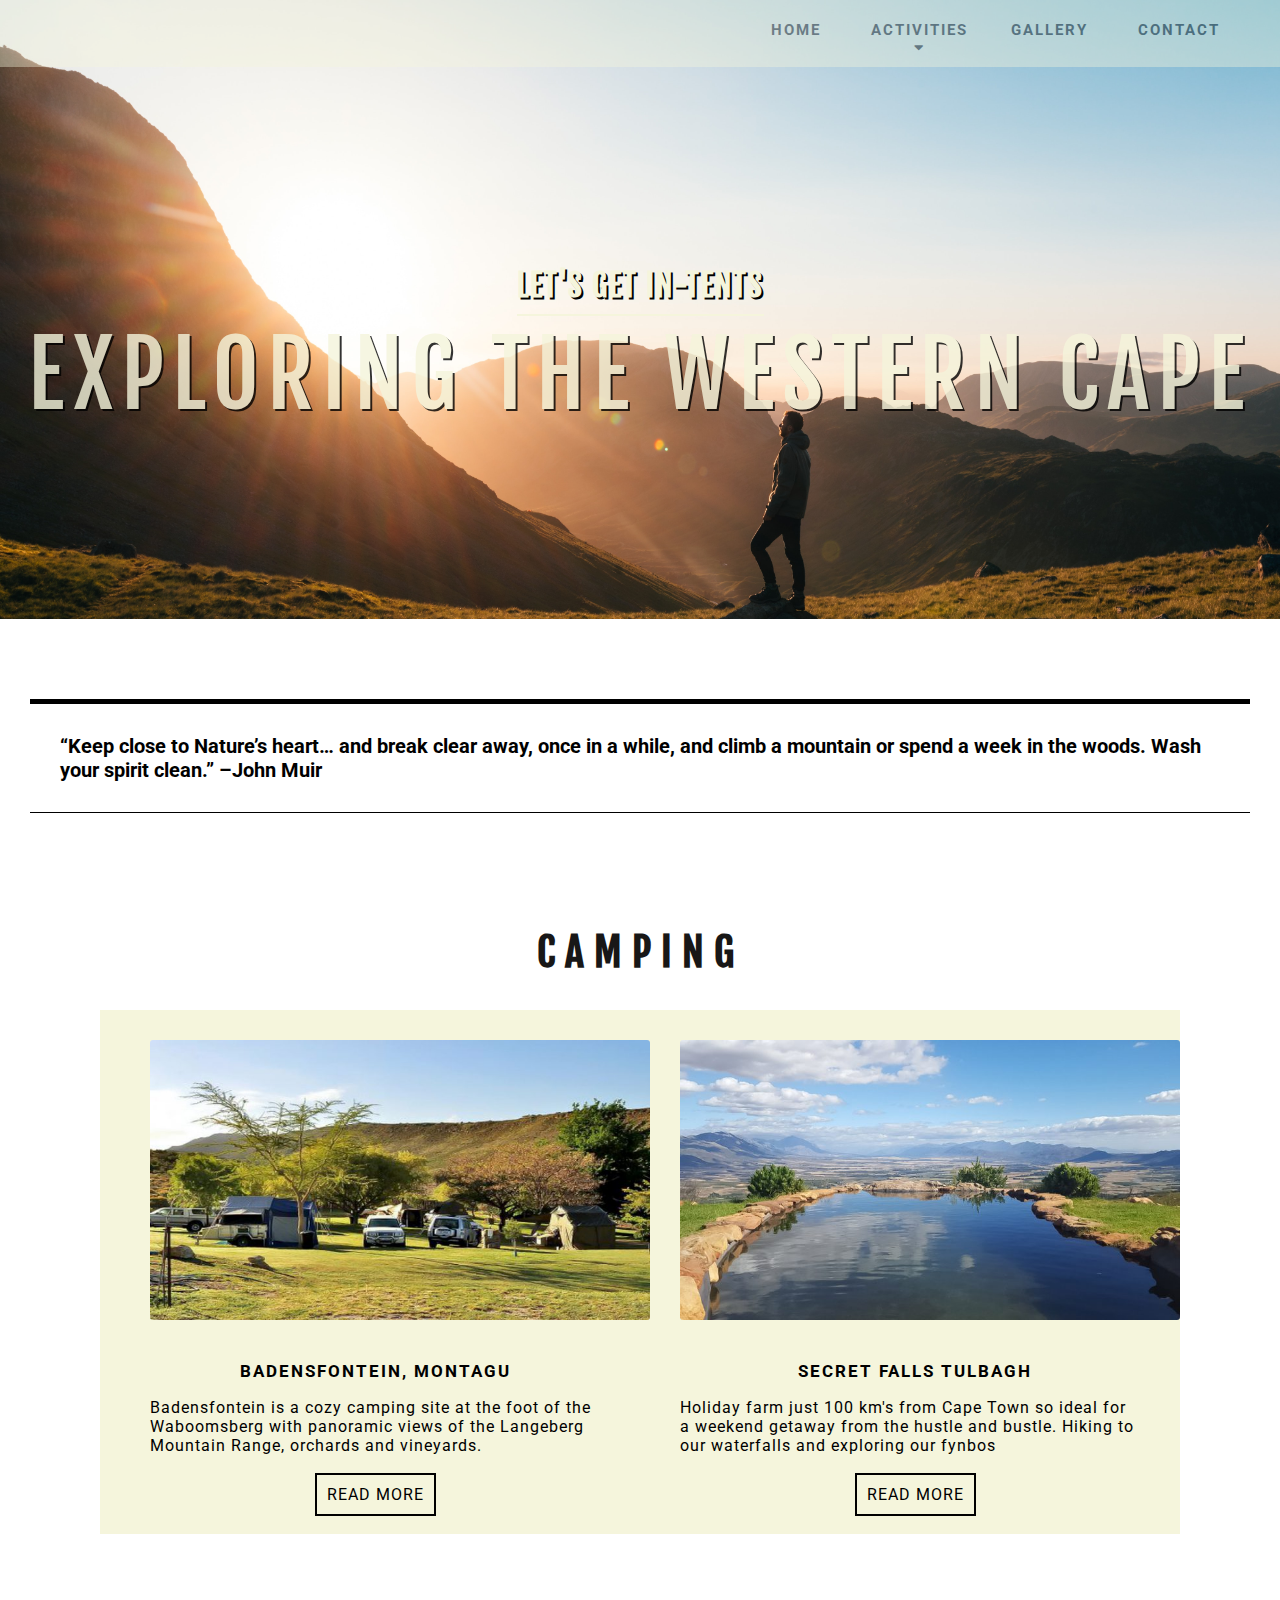
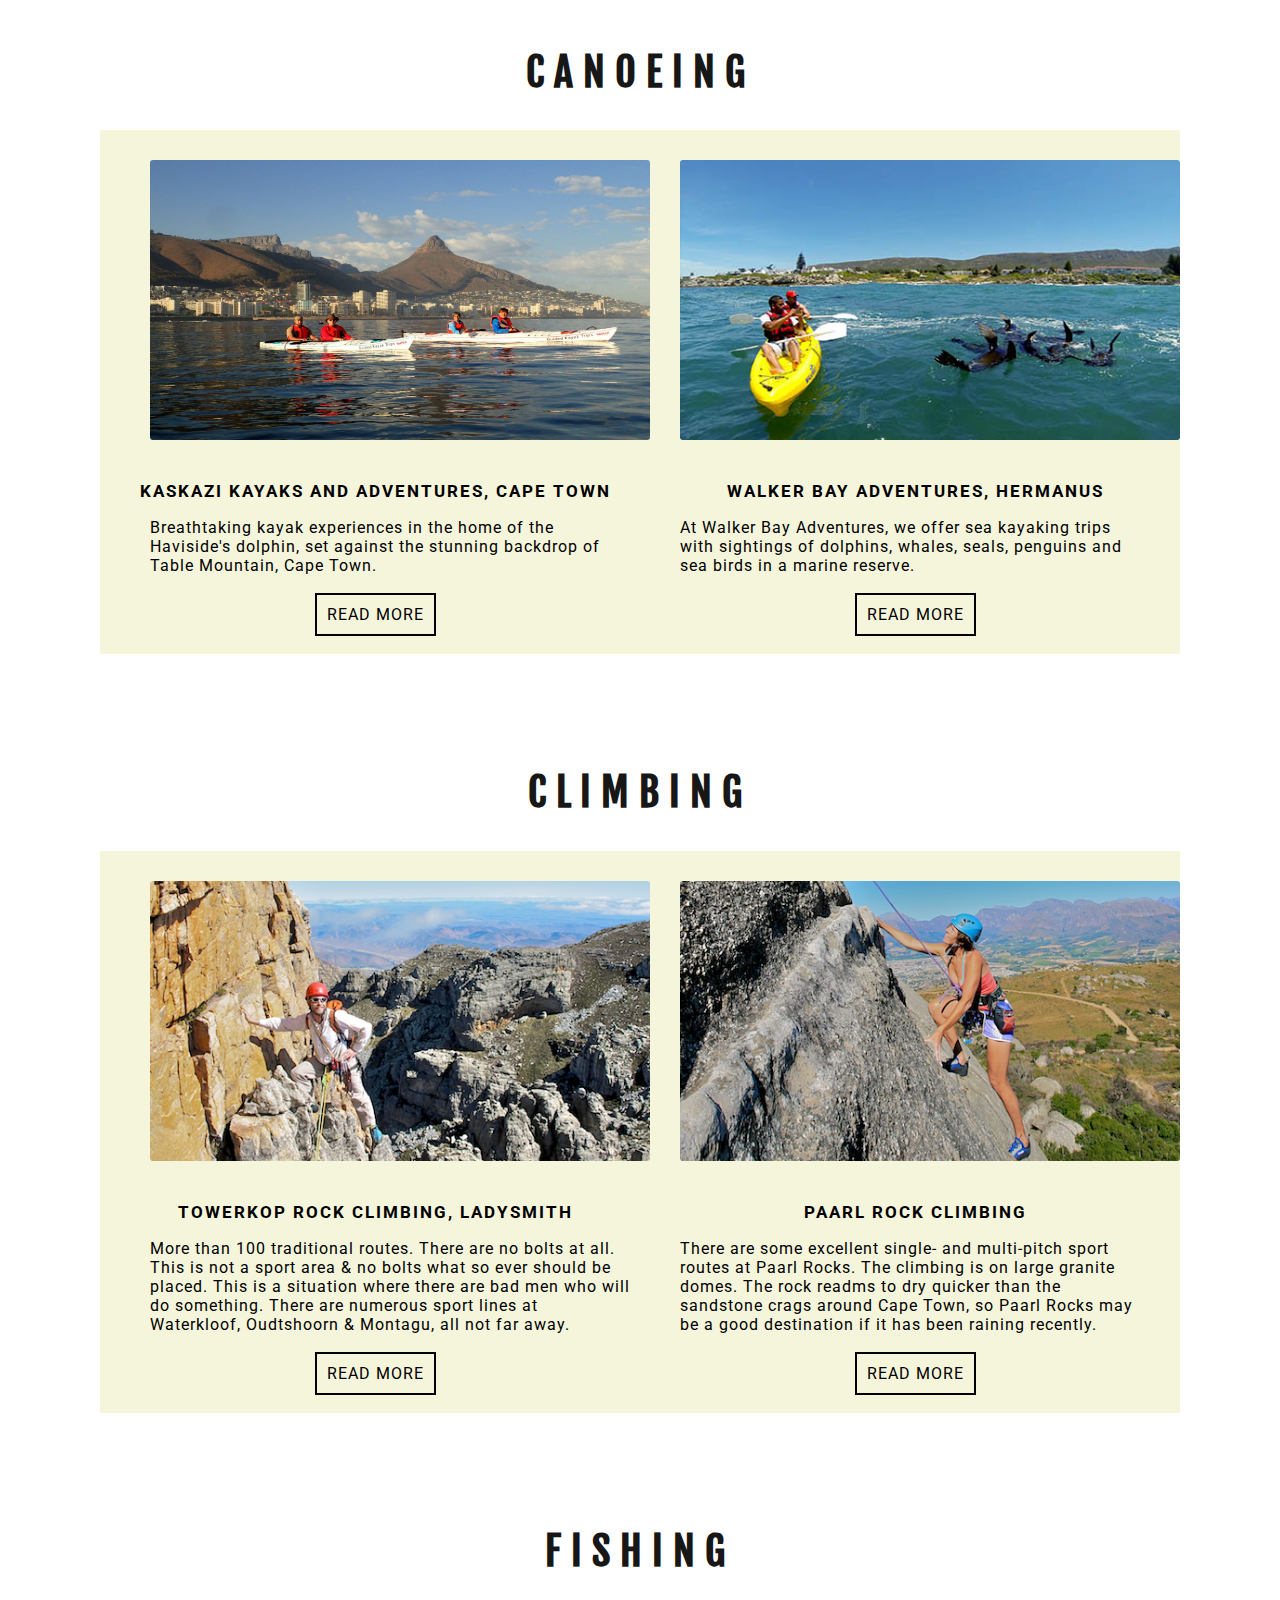
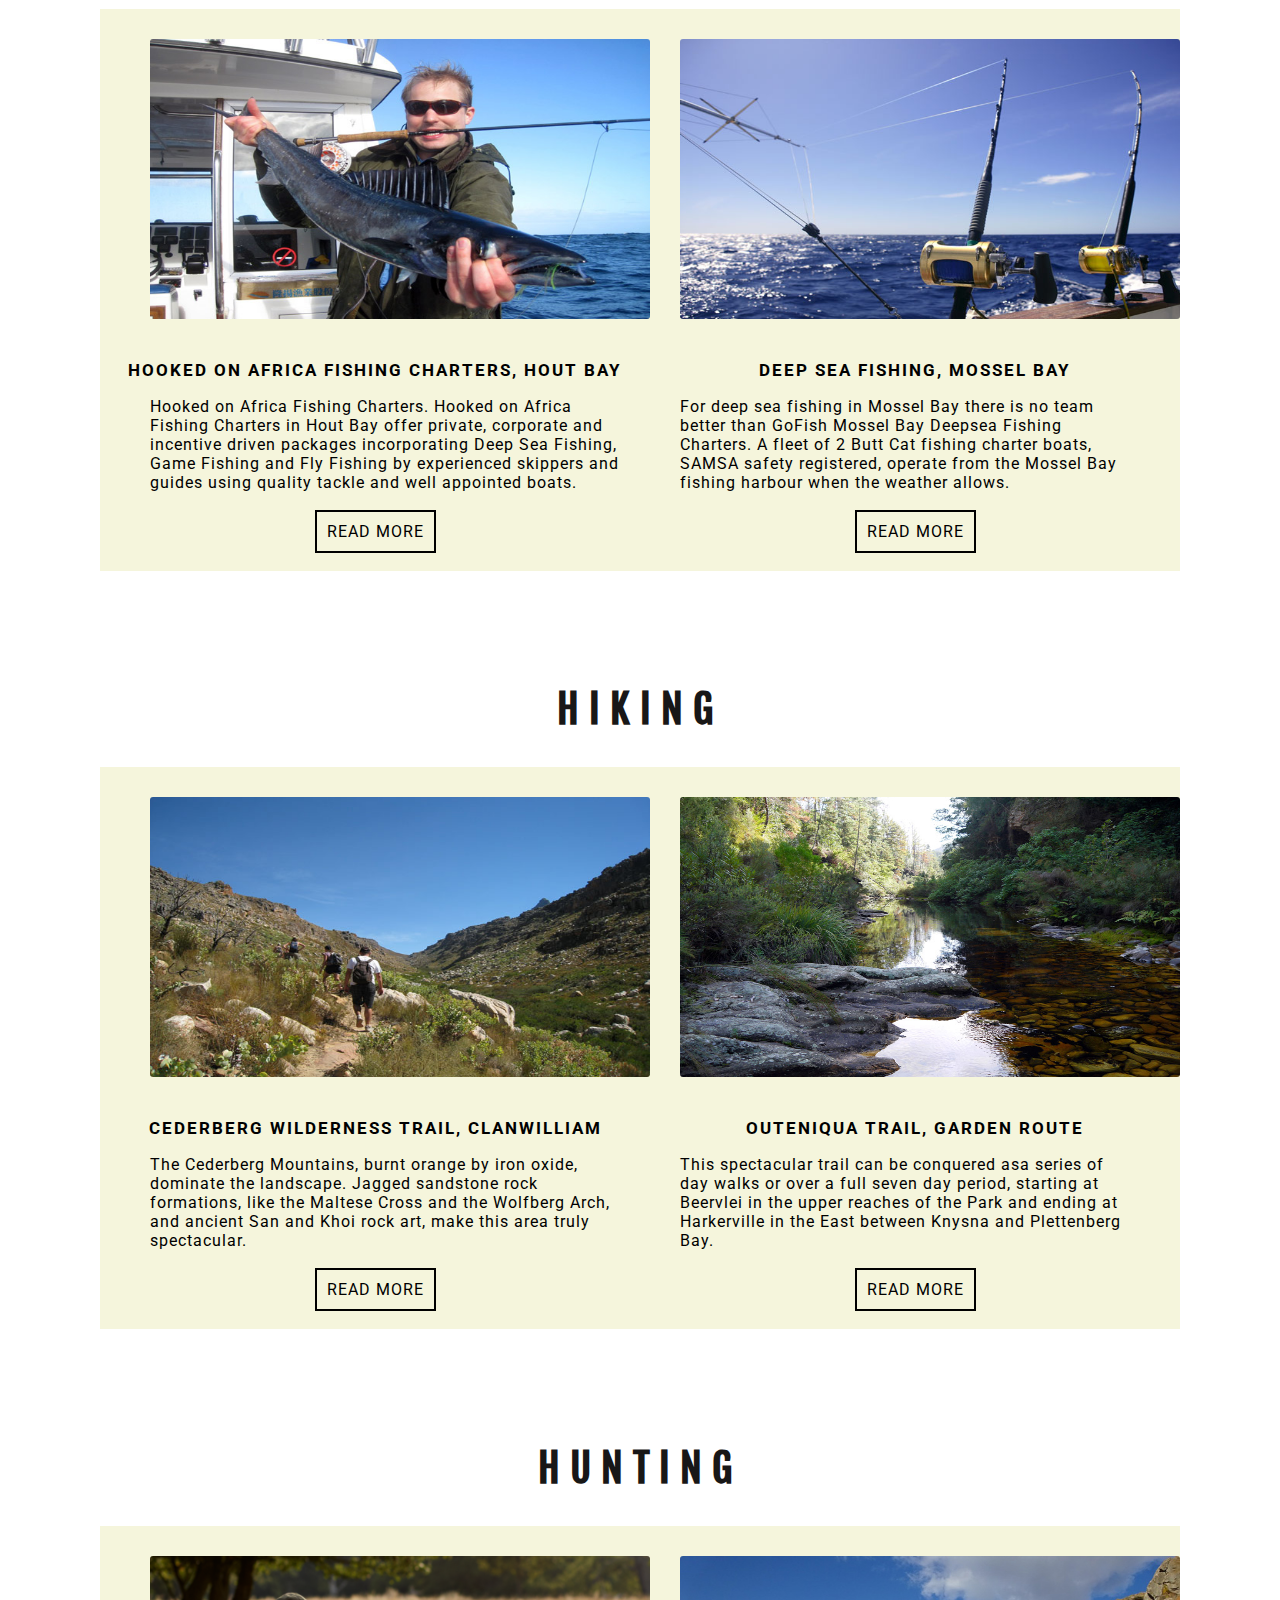
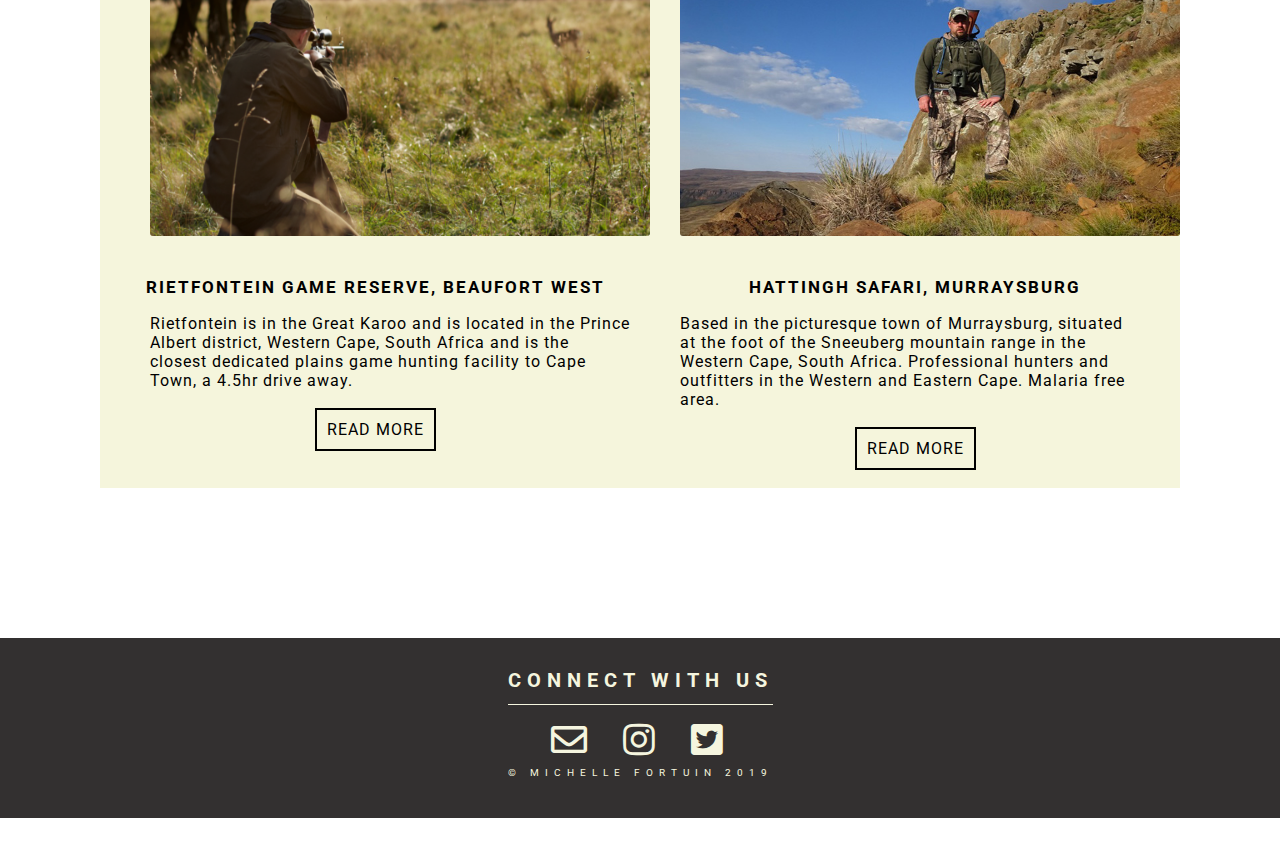
==== index.html @ d0aac638 "update project" ====
<!DOCTYPE html>
<html>
<head>
    <meta charset="utf-8" />
    <meta http-equiv="X-UA-Compatible" content="IE=edge">
    <title>Outdoor Adventures</title>
    <meta name="viewport" content="width=device-width, initial-scale=1">
    <link rel="stylesheet" type="text/css" media="screen" href="css/main.css" />
    <script src="main.js"></script>
</head>
<body>
    
    <header class="main-header parallax">
        <h1></h1>
        <nav>
            <ul>
                <li><a href="#home" class="navitem">Home</a></li>
                <li class="dropdown">
                    <a class="dropbtn navitem">Activities 
                        <i class="fa fa-caret-down"></i>
                    </a>
                    <div class="dropdown-content">
                        <a href="#activities" class="text">Camping</a>
                        <a href="#activities" class="text">Canoeing</a>
                        <a href="#activities" class="text">Climbing</a>
                        <a href="#activities" class="text">Fishing</a>
                        <a href="#activities" class="text">Hiking</a>
                        <a href="#activities" class="text">Hunting</a>
                    </div>
                <li><a href="gallery.html" class="navitem">Gallery</a></li>
                <li><a href="contact.html" class="navitem">Contact</a> </li> 
        </ul>
    </nav>
        <main class="secondary-header">
            <span class="main-title">Let's Get In-Tents</span>
            <h1 class="main-heading">Exploring the Western Cape</h1>
        </main>
        
    </header>

    <h3>
        “Keep close to Nature’s heart… and break clear away, once in a while, and climb a mountain or spend a week in the woods. Wash your spirit clean.” –John Muir
    </h3>
 
    <!-- Camping section -->
    <h2>Camping</h2>
    <div class="grid1">
    <div class="camping">
        <img src="images/Badensfontein-Camping-768x512.jpg" alt="" class="activity-pic">
        <p class="activity-title">
            Badensfontein, Montagu
        <p class="activity-desc">Badensfontein is a cozy camping site at the foot of the Waboomsberg with panoramic views of the Langeberg Mountain Range, orchards and vineyards.</p>     
        </p>
        <div class="activity-link">
            <a href="http://www.badensfontein.co.za/documents/campsite.html" target="_blank"  class="activity-link">read More</a>
        </div>
    </div>

    <div class=camping2>
        <img src="images/Taryn-Ventures-Secret-Falls-Camping-768x432.jpg" alt="" class="activity-pic2">        
        <p class="activity-title">
            Secret Falls Tulbagh 
        </p>
        <p class="activity-desc2">Holiday farm just 100 km's from Cape Town so ideal for a weekend getaway from the hustle and bustle. Hiking to our waterfalls and exploring our fynbos
        </p>
        <div class="activity-link">
            <a href="https://www.secret-falls-tulbagh.com/" target="_blank" class="activity-link">
        read more</a>
        </div>
    </div>
</div>


    <!-- Canoeing section -->
    <h2>Canoeing</h2>
    <div class="grid2">
        <div class="canoeing">
            <img src="images/scenic-6-1435x950.jpg" alt="" class="activity-pic">
            <p class="activity-title">
                Kaskazi Kayaks and Adventures, Cape Town 
            </p>
            <p class="activity-desc">Breathtaking kayak experiences in the home of the Haviside's dolphin, set against the stunning backdrop of Table Mountain, Cape Town.</p> 
            <div class="activity-link">
                <a href="https://kayak.co.za/" target="blank" class="activity-link">read More</a>
            </div>
        </div>

        <div class="canoeing2">
            <img src="images/slide03.jpg" alt="" class="activity-pic2">
            <p class="activity-title">Walker Bay Adventures, Hermanus</p> 
            <p class="activity-desc2">At Walker Bay Adventures, we offer sea kayaking trips with sightings of dolphins, whales, seals, penguins and sea birds in a marine reserve.</p>
            <div class="activity-link">
                <a href="http://www.walkerbayadventures.co.za/" target="blank" class="activity-link">read More</a>  
            </div> 
        </div>
    </div>

    <!-- Climbing section -->
    <h2>Climbing</h2>
    <div class="grid3">
        <div class="climbing">
            <img src="images/TowerkopIMG_3225.jpg" alt="" class="activity-pic">
            <p class="activity-title">
                Towerkop Rock Climbing, Ladysmith 
            </p>
            <p class="activity-desc">More than 100 traditional routes. There are no bolts at all. This is not a sport area & no bolts what so ever should be placed. This is a situation where there are bad men who will do something. There are numerous sport lines at Waterkloof, Oudtshoorn & Montagu, all not far away.</p>
            <div class="activity-link">
                <a href="https://www.nightjartravel.com/climbing/towerkop-rock-climbing-nel%E2%80%99s-cave" target="_blank" class="activity-link">read More</a>
            </div>
        </div>

        <div class="climbing2">
            <img src="images/Paarl, Climbing paarl Rock, image Fiona McIntosh_MG_4861.jpg" alt="" class="activity-pic2">
            <p class="activity-title">
                Paarl Rock Climbing
            </p>
            <p class="activity-desc2">
                There are some excellent single- and multi-pitch sport routes at Paarl Rocks. The climbing is on large granite domes.
                The rock readms to dry quicker than the sandstone crags around Cape Town, so Paarl Rocks may be a good destination if it has been raining recently.</p>
            <div class="activity-link">
                <a href="https://www.nightjartravel.com/climbing/paarl-rock-rock-climbing" target="_blank" class="activity-link">read More</a>
            </div>
        </div>
    </div>

    <!-- Fishing section -->
    <h2>Fishing</h2>
    <div class="grid4">
        <div class="fishing">
            <img src="images/2.jpg" alt="" class="activity-pic">
            <p class="activity-title">
                Hooked on Africa Fishing Charters, Hout Bay 
            </p>
            <p class="activity-desc">
                Hooked on Africa Fishing Charters. Hooked on Africa Fishing Charters in Hout Bay offer private, corporate and incentive driven packages incorporating Deep Sea Fishing, Game Fishing and Fly Fishing by experienced skippers and guides using quality tackle and well appointed boats.
            </p>
            <div class="activity-link">
                <a href="https://www.sa-venues.com/things-to-do/westerncape/go-fish/" target="_blank" class="activity-link">read More</a>
            </div>
        </div>


        <div class="fishing2">
            <img src="images/1.jpg" alt="" class="activity-pic2">
            <p class="activity-title">
                Deep Sea Fishing, Mossel Bay 
            </p>
            <p class="activity-desc2">
                For deep sea fishing in Mossel Bay there is no team better than GoFish Mossel Bay Deepsea Fishing Charters. A fleet of 2 Butt Cat fishing charter boats, SAMSA safety registered, operate from the Mossel Bay fishing harbour when the weather allows.
            </p>
            <div class="activity-link">
                <a href="https://www.sa-venues.com/things-to-do/gardenroute/deep-sea-fishing/" target="_blank" class="activity-link">read More</a>
            </div>    
        </div>
    </div>

    <!-- Hiking section -->
    <h2 class="hike-head">Hiking</h2>
    <div class="grid5">
        <div class="hiking">            
            <img src="images/clanwilliam.jpg" alt="" class="activity-pic">
            <p class="activity-title">
                Cederberg Wilderness Trail, Clanwilliam
            </p>
            <p class="activity-desc">
                The Cederberg Mountains, burnt orange by iron oxide, dominate the landscape. Jagged sandstone rock formations, like the Maltese Cross and the Wolfberg Arch, and ancient San and Khoi rock art, make this area truly spectacular.
            </p>
            <div class="activity-link">
                <a href="https://www.sa-venues.com/things-to-do/westerncape/cederberg-wilderness-trail/" target="_blank" class="activity-link">read More</a>
            </div>
        </div>
        
        <div class="hiking2">
            <img src="images/Outeniqua-trail-hiking-guide-6-1.jpg" alt="" class="activity-pic2">
            <p class="activity-title">
                Outeniqua Trail, Garden Route 
            </p>
            <p class="activity-desc2">
                This spectacular trail can be conquered asa series of day walks or over a full seven day period, starting at Beervlei in the upper reaches of the Park and ending at Harkerville in the East between Knysna and Plettenberg Bay.
            </p>
            <div class="activity-link">
                <a href="https://stingynomads.com/outeniqua-trail-hiking-guide-garden-route/" target="_blank" class="activity-link">read More</a>
            </div>    
        </div>
    </div>

    <!-- Hunting section -->
    <h2>Hunting</h2>
    <div class="grid6">
        <div class="hunting">
            <img src="images/hunting-promo.png " alt="" class="activity-pic">
            <p class="activity-title">
                Rietfontein Game Reserve, Beaufort West  
            </p>
            <p class="activity-desc">
                Rietfontein is in the Great Karoo and is located in the Prince Albert district, Western Cape, South Africa and is the closest dedicated plains game hunting facility to Cape Town, a 4.5hr drive away.
            </p>
            <div class="activity-link">
                <a href="https://rietfonteingamefarm.co.za/" target="_blank" class="activity-link">read More</a>
            </div>    
        </div> 
        
        <div class="hunting2">    
            <img src="images/text_hunt.jpg" alt="" class="activity-pic2">
            <p class="activity-title">
               Hattingh Safari, Murraysburg 
            </p>
            <p class="activity-desc2">
                Based in the picturesque town of Murraysburg, situated at the foot of the Sneeuberg mountain range in the Western Cape, South Africa. Professional hunters and outfitters in the Western and Eastern Cape. Malaria free area.</p>
            <div class="activity-link">    
                <a href="http://www.hatsafaris.co.za/" target="_blank" class="activity-link">read More</a>
            </div>    
        </div>    
    </div>

    <footer>
            <span class="connect">Connect with us</span>
            <div class="icons">
                <i class="far fa-envelope"></i>
                <i class="fab fa-instagram"></i>
                <i class="fab fa-twitter-square"></i>
            </div>
            <div class="copyright">
                &copy;  Michelle Fortuin 2019
            </div>
    </footer>

</body>
</html>
---- css/main.css ----
/* Mixins -------------------- */
@import "https://fonts.googleapis.com/css?family=Noto+Sans+SC|Unlock|Roboto|Oswald|Fahkwang|Abril+Fatface|Montserrat|Fjalla+One|Dancing+Script";
@import "https://use.fontawesome.com/releases/v5.7.0/css/all.css";
html {
  scroll-behavior: smooth;
  height: 100%; }

body {
  margin: 0; }

nav {
  overflow: hidden;
  padding-top: 2.5rem;
  padding-left: 1.25rem;
  background-color: beige;
  opacity: 0.4; }

ul {
  float: right;
  font-size: 0.9375rem;
  color: beige;
  text-align: center;
  text-decoration: none;
  margin: 0.625rem;
  letter-spacing: 0.0625rem; }

li {
  float: left;
  list-style: none;
  margin-right: 3.125rem;
  padding-top: 0.625rem; }

.dropdown-content {
  display: none;
  position: absolute;
  width: 9.375rem;
  float: left;
  padding-left: 0.625rem;
  margin-left: 16.875rem;
  margin-top: 0.625rem; }

li a,
.dropbtn {
  text-decoration: none;
  display: inline-block; }

li.dropdown {
  display: inline-block;
  width: 1.875rem;
  margin-right: 110px; }

h3 {
  font-family: 'Roboto';
  border-top: 5px solid;
  border-bottom: 1px solid;
  font-size: 20px;
  margin: 0 30px;
  padding: 30px 30px; }

h2 {
  text-align: center;
  color: #181717;
  font-family: 'Fjalla One';
  font-size: 2.5rem;
  letter-spacing: 0.625rem;
  text-transform: uppercase;
  padding-top: 5rem; }

img {
  margin-left: 3.125rem;
  width: 31.25rem;
  height: 17.5rem;
  margin-bottom: 1.25rem;
  border-radius: 0.1875rem; }

a {
  font-family: 'Roboto';
  text-decoration: none;
  color: black;
  letter-spacing: 0.0625rem; }

a.text {
  font-family: "Roboto";
  color: black;
  padding: 0.75rem 0;
  text-decoration: none;
  display: block;
  padding-left: 0.9375rem;
  padding-bottom: 0; }
a.navitem {
  color: black;
  font-weight: bold;
  font-family: "Roboto";
  text-transform: uppercase;
  letter-spacing: 0.125rem; }
a.activity-link:hover {
  background-color: #ceff2f;
  border: 0.125rem solid #ceff2f;
  color: black;
  font-weight: bold;
  border-radius: 5px; }
a.activity-link {
  border: 0.125rem black solid;
  padding: 0.625rem; }

footer {
  padding-top: 1.875rem;
  margin-top: 9.375rem;
  height: 9.375rem;
  background-color: #1d1a1a;
  opacity: 0.9;
  text-align: center;
  text-transform: uppercase;
  font-size: 1.25rem;
  font-family: 'Roboto';
  letter-spacing: 6px;
  color: beige;
  font-weight: bold; }

i:nth-child(2),
i:nth-child(3),
i:nth-child(4) {
  margin-left: 0.9375rem;
  padding-top: 1.875rem; }

form {
  opacity: 0.8;
  padding-top: 2rem;
  margin: 0 26.25rem;
  border-radius: 0.625rem; }

input {
  height: 2.5rem;
  border-radius: 0.625rem;
  border: none;
  outline: none;
  padding-left: 1.25rem;
  margin-bottom: 0.9375rem;
  color: black;
  background-color: beige;
  opacity: 0.8;
  width: 25rem; }

select {
  height: 2.5rem;
  border-radius: 0.625rem;
  border: none;
  outline: none;
  padding-left: 1.25rem;
  margin-bottom: 0.9375rem;
  color: black;
  background-color: beige;
  opacity: 0.8;
  width: 26.25rem;
  background-color: beige;
  opacity: 0.8; }

textarea {
  width: 23.75rem;
  border-radius: 0.6875rem;
  border: none;
  outline: none;
  padding: 1.25rem 1.25rem 0 1.25rem;
  background-color: beige;
  opacity: 0.8; }

button {
  background-color: beige; }

/* Web Fonts -------------------- */
.dropdown-content {
  display: none;
  position: absolute;
  top: 3.5rem;
  left: 640px;
  width: 8.125rem;
  text-align: center;
  padding-right: 1.125rem; }

.dropdown:hover .dropdown-content {
  display: block;
  background-color: beige;
  opacity: 0.9; }

.dropdown-content a {
  text-decoration: none;
  display: block; }

.grid1,
.grid2,
.grid3,
.grid4,
.grid5,
.grid6 {
  margin: 1.25rem 6.25rem;
  background-color: beige;
  padding: 30px 0; }

.activity-pic2 {
  margin-left: 1.875rem; }

.activity-title {
  text-align: center;
  font-family: 'Roboto';
  text-transform: uppercase;
  font-size: 1.0625rem;
  font-weight: bold;
  letter-spacing: 0.125rem; }

.activity-desc {
  padding-left: 3.125rem;
  margin-right: 1.25rem;
  font-family: 'Roboto';
  letter-spacing: 0.0625rem; }

.activity-desc2 {
  padding-left: 1.875rem;
  margin-right: 2.8125rem;
  font-family: 'Roboto';
  letter-spacing: 0.0625rem; }

.activity-link {
  font-family: 'Roboto';
  text-align: center;
  margin-top: 1.875rem;
  text-transform: uppercase; }

.main-header {
  background-image: url(../images/adventure-alone-backlit-746386.jpg);
  background-attachment: fixed;
  background-repeat: no-repeat;
  background-size: cover;
  height: 41.125rem;
  text-align: center;
  margin: -3.75rem 0 5rem 0; }

.main-heading {
  text-align: center;
  font-size: 5.625rem;
  text-transform: uppercase;
  font-family: 'Fjalla One';
  font-weight: normal;
  line-height: 1.3;
  margin: 0.75rem 0 0;
  color: beige;
  opacity: 0.8;
  text-shadow: 0.125rem 0.125rem black;
  letter-spacing: 0.5rem; }
.main-title {
  font-family: 'Fjalla One';
  text-transform: uppercase;
  color: beige;
  text-shadow: 0.125rem 0.125rem black;
  font-weight: bold;
  font-size: 1.875rem;
  letter-spacing: 2px;
  border-bottom: 0.125rem solid;
  padding-bottom: 0.625rem; }

.secondary-header {
  margin-top: 12.5rem; }

.connect {
  border-bottom: 0.0625rem solid;
  padding-bottom: 0.75rem;
  margin-bottom: 1.875rem; }

.icons {
  font-size: 2.25rem; }

.copyright {
  font-size: 0.625rem;
  margin-top: 0.3125rem;
  font-weight: normal; }

.navtop {
  padding-top: 0; }

.container {
  background-image: url(../images/overnight-hiking-trails-oystercatcher-trail.jpg);
  position: relative;
  background-repeat: no-repeat;
  background-size: cover;
  text-align: center;
  opacity: 0.8; }

#contact {
  margin-top: 0;
  margin-bottom: 1.25rem;
  padding-top: 3.125rem;
  text-transform: uppercase;
  text-align: center;
  font-family: 'Fjalla One';
  color: #272525;
  letter-spacing: 0.3125rem; }

.submit {
  color: black;
  border-radius: 0.625rem;
  width: 7.5rem;
  height: 2.5rem;
  border: none;
  margin: 1.25rem 0 1.875rem 0;
  font-size: 0.9375rem;
  font-weight: bold;
  outline: none; }

.submit:hover {
  opacity: 0,9;
  width: 8.75rem;
  transition: all .6s ease-in-out; }

input::placeholder,
textarea::placeholder {
  color: black;
  font-family: Arial, Helvetica, sans-serif; }

.foothead {
  margin-top: 0; }

/* Media Queries -------------------- */
@media (min-width: 2560px) {
  input {
    height: 50px;
    width: 500px;
    margin-bottom: 20px;
    font-size: 15px; }

  select {
    height: 50px;
    width: 520px;
    font-size: 15px;
    margin-bottom: 20px; }

  textarea {
    width: 485px;
    height: 300px;
    margin-top: 0;
    font-size: 15px; }

  .submit {
    text-transform: uppercase;
    letter-spacing: 2px;
    height: 50px;
    margin-top: 30px;
    margin-bottom: 10px;
    font-size: 15px;
    outline: none; }

  .container {
    height: 1100px;
    opacity: 0.6; }

  #contact {
    font-size: 48px;
    padding: 50px 0 30px 0;
    letter-spacing: 7px; }

  .form {
    padding: 60px 0 50px;
    margin-left: 800px;
    margin-right: 800px; }

  .submit:hover {
    background-color: pink;
    width: 250px;
    transition: all .6s ease-in-out; } }
@media (max-width: 1024px) {
  input {
    height: 40px;
    width: 480px;
    margin-bottom: 20px;
    font-size: 15px; }

  select {
    height: 40px;
    width: 500px;
    font-size: 15px;
    margin-bottom: 20px; }

  textarea {
    width: 460px;
    height: 300px;
    margin-top: 0;
    font-size: 15px; }

  .submit {
    width: 150px;
    height: 40px;
    margin-top: 30px;
    margin-bottom: 10px;
    font-size: 15px;
    outline: none; }

  .container {
    height: 1100px;
    opacity: 0.6; }

  #contact {
    font-size: 38px;
    padding: 50px 0 30px 0;
    letter-spacing: 7px; }

  .form {
    padding: 60px 0 50px;
    margin-left: 200px;
    margin-right: 200px; }

  .submit:hover {
    background-color: pink;
    width: 250px;
    transition: all .6s ease-in-out; } }
@media (max-width: 768px) {
  input {
    height: 30px;
    width: 350px; }

  select {
    height: 30px;
    width: 370px; }

  textarea {
    width: 340px;
    height: 250px;
    margin-top: 0;
    font-size: 15px; }

  .submit {
    width: 120px;
    outline: none; }

  .container {
    height: 900px;
    opacity: 0.6; }

  #contact {
    font-size: 30px;
    padding: 30px 0 20px 0;
    letter-spacing: 7px; }

  .form {
    padding: 40px 0;
    margin-left: 130px;
    margin-right: 130px; }

  .submit:hover {
    background-color: pink;
    width: 200px;
    transition: all .6s ease-in-out; } }
@media (max-width: 425px) {
  input {
    height: 30px;
    width: 250px;
    font-size: 10px;
    font-weight: bold;
    margin-bottom: 8px; }

  select {
    height: 30px;
    width: 270px;
    font-size: 10px;
    font-weight: bold; }

  textarea {
    width: 230px;
    height: 200px;
    font-size: 10px;
    font-weight: bold; }

  .submit {
    width: 120px;
    font-size: 9px;
    font-weight: bold;
    text-transform: uppercase;
    letter-spacing: 1px;
    outline: none; }

  .container {
    height: 700px;
    opacity: 0.6; }

  #contact {
    font-size: 20px;
    padding: 30px 0 10px 0;
    letter-spacing: 5px; }

  .form {
    padding: 20px 0;
    margin-left: 40px;
    margin-right: 40px; }

  .submit:hover {
    background-color: pink;
    width: 200px;
    transition: all .6s ease-in-out; } }
@media (max-width: 375px) {
  textarea {
    height: 150px; } }
@media (max-width: 320px) {
  input {
    height: 23px;
    width: 200px;
    font-size: 10px;
    font-weight: bold;
    margin-bottom: 12px;
    border-radius: 10px; }

  select {
    height: 25px;
    width: 220px;
    font-size: 10px;
    font-weight: bold;
    border-radius: 10px;
    margin-bottom: 12px; }

  textarea {
    width: 200px;
    border-radius: 7px;
    height: 170px;
    font-size: 10px;
    font-weight: bold;
    padding: 10px 10px 0 10px; }

  .submit {
    width: 100px;
    height: 30px;
    font-size: 9px;
    font-weight: bold;
    text-transform: uppercase;
    letter-spacing: 1px;
    border-radius: 15px;
    margin-top: 20px;
    outline: none; }

  .container {
    height: 630px;
    opacity: 0.6; }

  #contact {
    font-size: 15px;
    padding: 30px 0 10px 0;
    letter-spacing: 5px; }

  .form {
    padding: 20px 0;
    margin-left: 40px;
    margin-right: 40px;
    border-radius: 7px; }

  .submit:hover {
    background-color: pink;
    width: 200px;
    transition: all .6s ease-in-out; } }
.footer-grid {
  display: grid;
  grid-template-columns: 1fr 1fr;
  grid-template-areas: "foot-grid foot-grid2"; }

.grid1 {
  display: grid;
  grid-template-columns: 1fr 1fr;
  grid-template-areas: "camping camping2"; }

.grid2 {
  display: grid;
  grid-template-columns: 1fr 1fr;
  grid-template-areas: "canoeing canoeing2"; }

.grid3 {
  display: grid;
  grid-template-columns: 1fr 1fr;
  grid-template-areas: "climbing climbing2"; }

.grid4 {
  display: grid;
  grid-template-columns: 1fr 1fr;
  grid-template-areas: "fishing fishing2"; }

.grid5 {
  display: grid;
  grid-template-columns: 1fr 1fr;
  grid-template-areas: "hiking hiking2"; }

.grid6 {
  display: grid;
  grid-template-columns: 1fr 1fr;
  grid-template-areas: "hunting hunting2"; }

/*# sourceMappingURL=main.css.map */
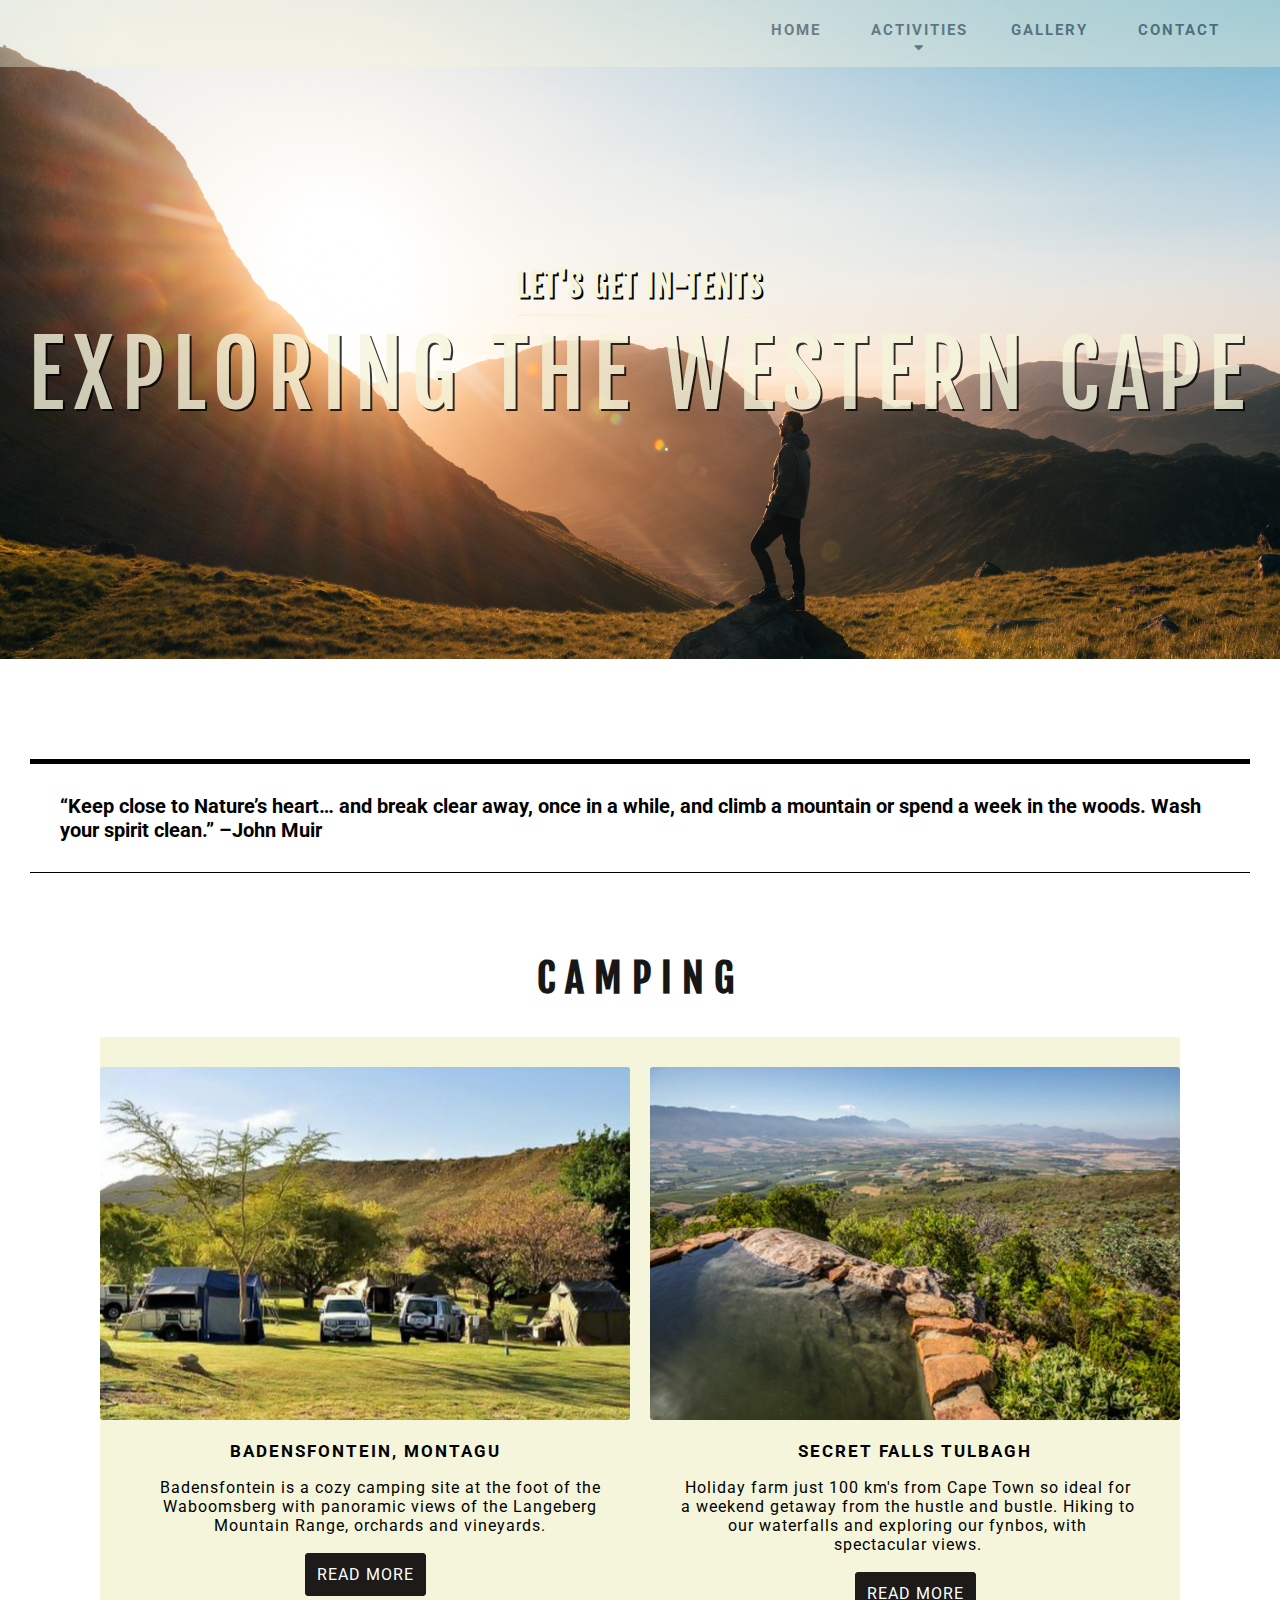
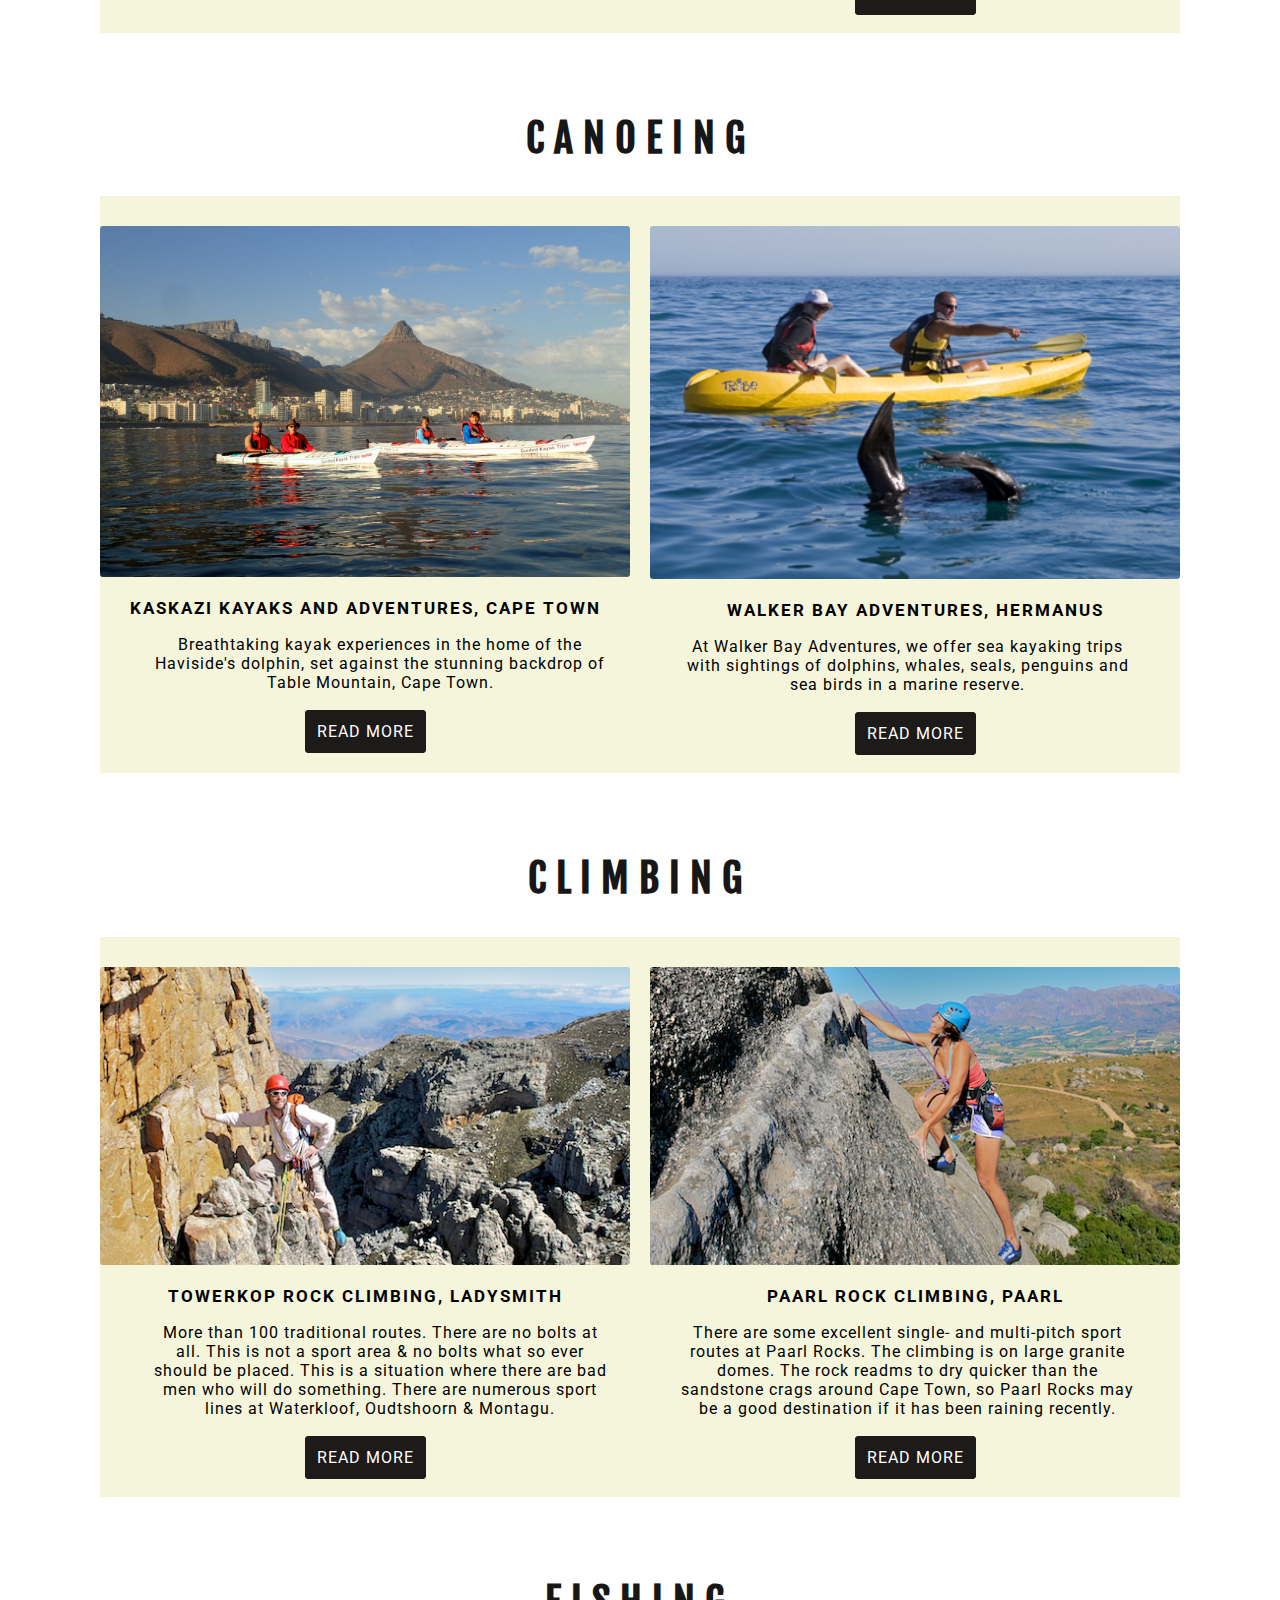
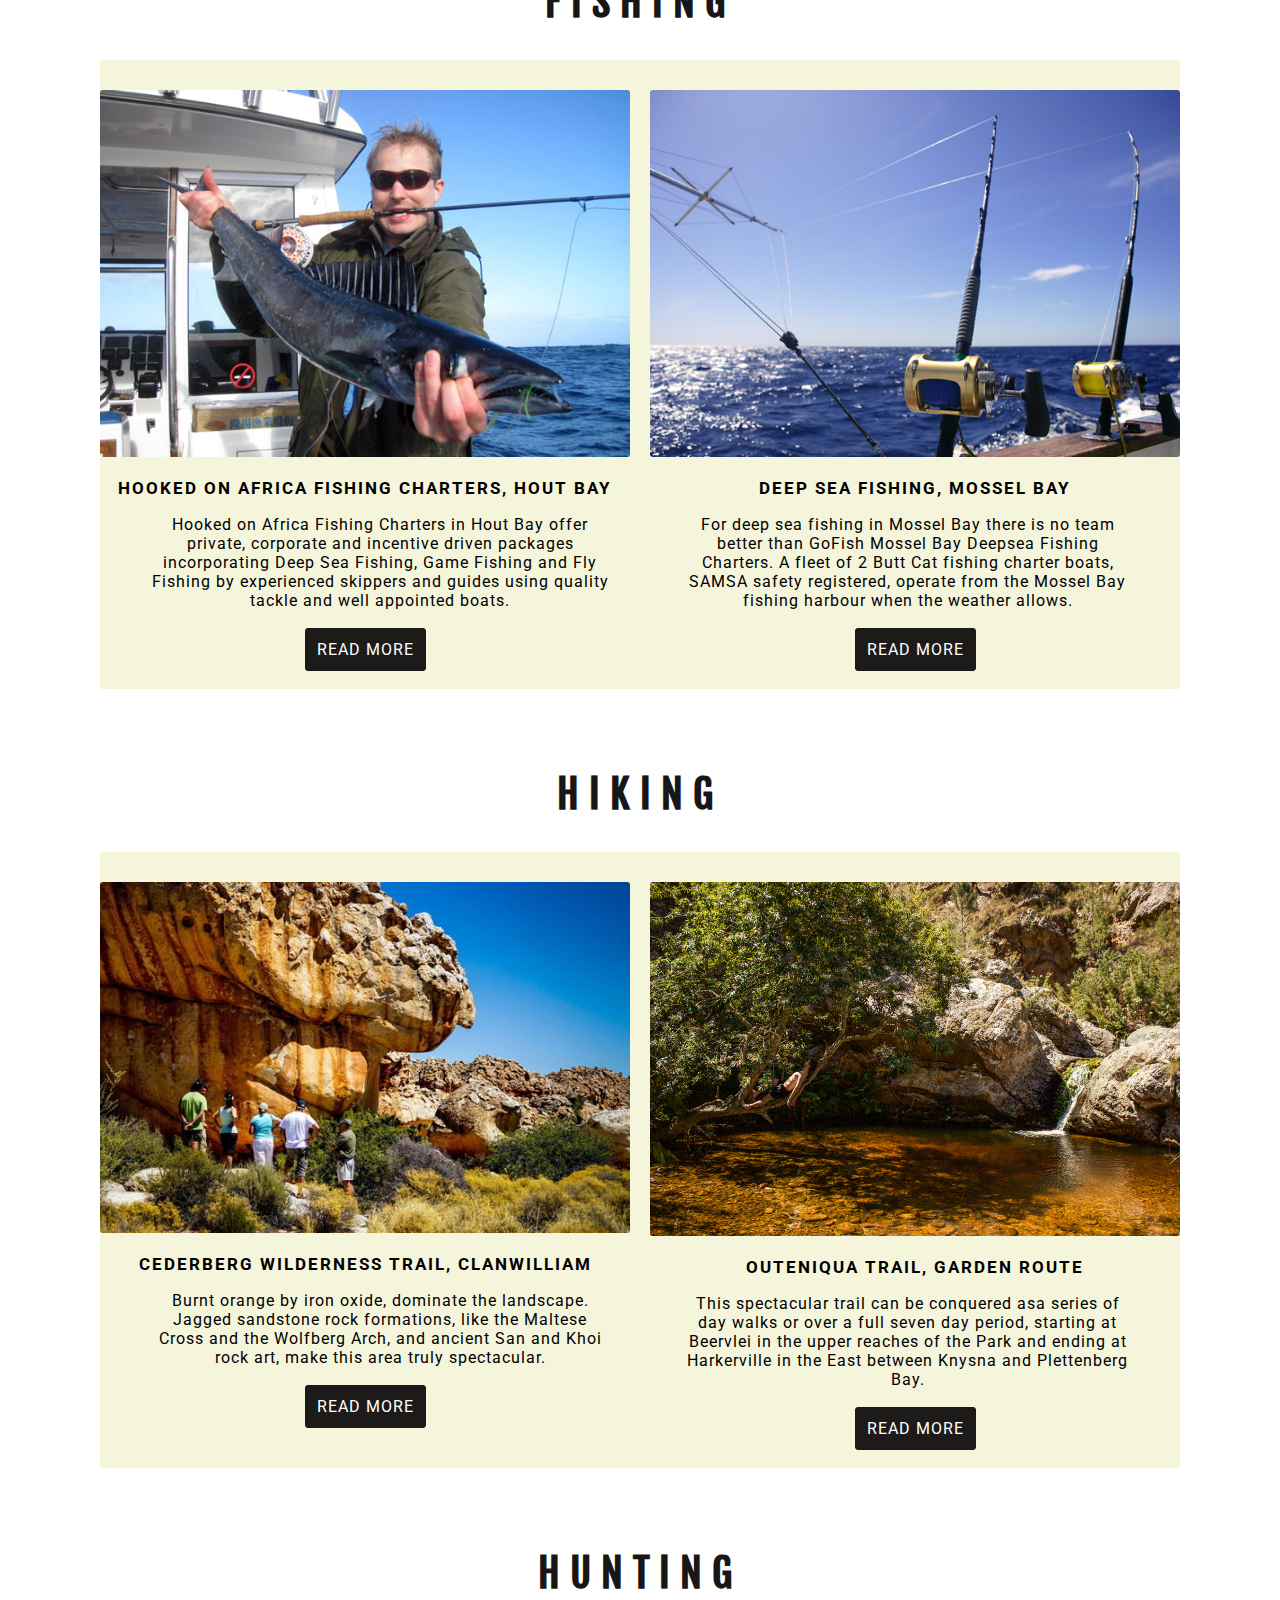
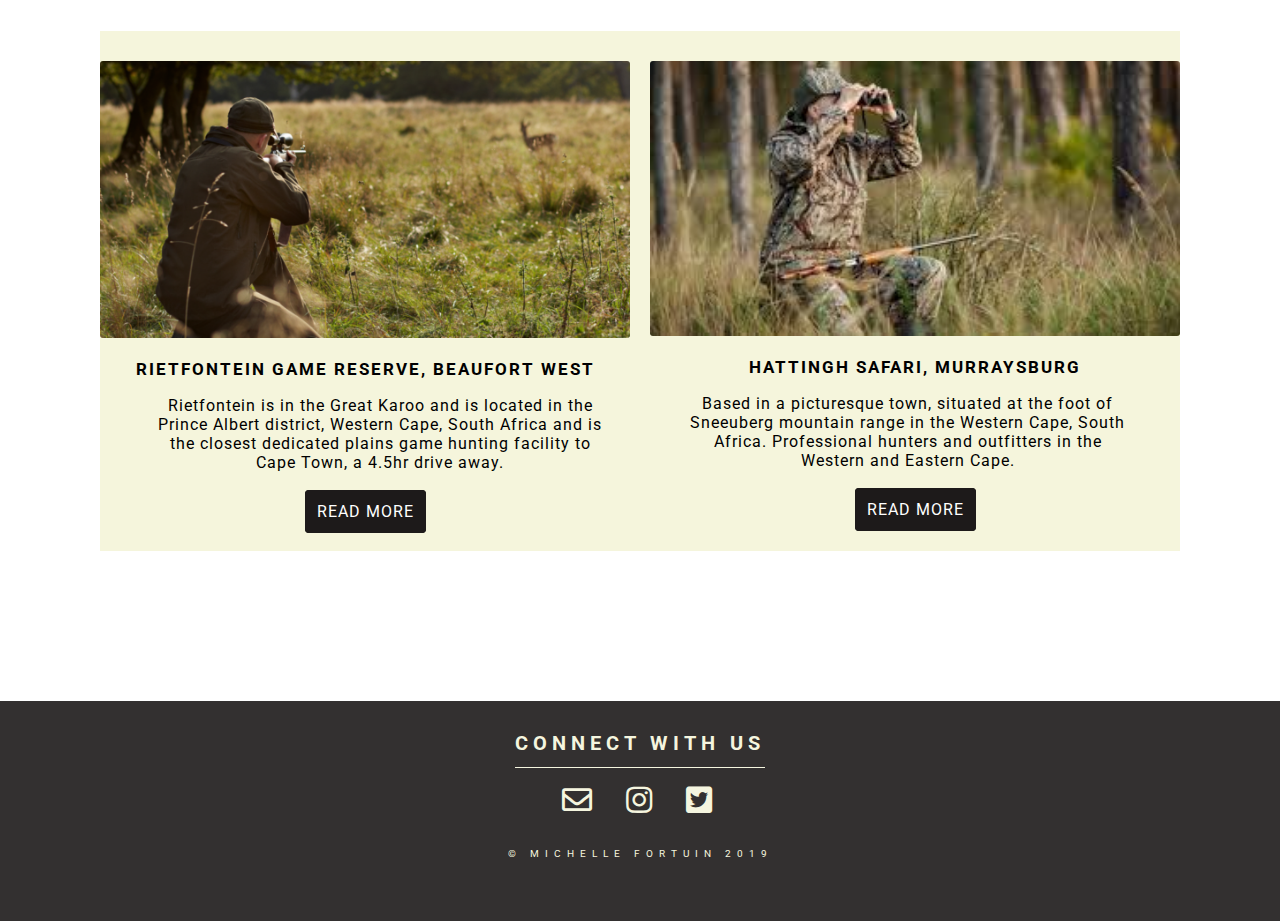
==== commit 94c2d767: "updating project" ====
--- a/index.html
+++ b/index.html
@@ -9,7 +9,7 @@
     <script src="main.js"></script>
 </head>
 <body>
-    
+    <div class="wrapper2">
     <header class="main-header parallax">
         <h1></h1>
         <nav>
@@ -20,12 +20,12 @@
                         <i class="fa fa-caret-down"></i>
                     </a>
                     <div class="dropdown-content">
-                        <a href="#activities" class="text">Camping</a>
-                        <a href="#activities" class="text">Canoeing</a>
-                        <a href="#activities" class="text">Climbing</a>
-                        <a href="#activities" class="text">Fishing</a>
-                        <a href="#activities" class="text">Hiking</a>
-                        <a href="#activities" class="text">Hunting</a>
+                        <a href="#camping" class="text">Camping</a>
+                        <a href="#canoeing" class="text">Canoeing</a>
+                        <a href="#climbing" class="text">Climbing</a>
+                        <a href="#fishing" class="text">Fishing</a>
+                        <a href="#hiking" class="text">Hiking</a>
+                        <a href="#hunting" class="text">Hunting</a>
                     </div>
                 <li><a href="gallery.html" class="navitem">Gallery</a></li>
                 <li><a href="contact.html" class="navitem">Contact</a> </li> 
@@ -43,10 +43,10 @@
     </h3>
  
     <!-- Camping section -->
-    <h2>Camping</h2>
+    <h2 id="camping">Camping</h2>
     <div class="grid1">
     <div class="camping">
-        <img src="images/Badensfontein-Camping-768x512.jpg" alt="" class="activity-pic">
+        <img src="images/Badensfontein.jpg" alt="" class="activity-pic">
         <p class="activity-title">
             Badensfontein, Montagu
         <p class="activity-desc">Badensfontein is a cozy camping site at the foot of the Waboomsberg with panoramic views of the Langeberg Mountain Range, orchards and vineyards.</p>     
@@ -55,24 +55,25 @@
             <a href="http://www.badensfontein.co.za/documents/campsite.html" target="_blank"  class="activity-link">read More</a>
         </div>
     </div>
-
+    
     <div class=camping2>
-        <img src="images/Taryn-Ventures-Secret-Falls-Camping-768x432.jpg" alt="" class="activity-pic2">        
+        <img src="images/secret falls.jpeg" alt="" class="activity-pic2">        
         <p class="activity-title">
             Secret Falls Tulbagh 
         </p>
-        <p class="activity-desc2">Holiday farm just 100 km's from Cape Town so ideal for a weekend getaway from the hustle and bustle. Hiking to our waterfalls and exploring our fynbos
+        <p class="activity-desc2">Holiday farm just 100 km's from Cape Town so ideal for a weekend getaway from the hustle and bustle. Hiking to our waterfalls and exploring our fynbos, with spectacular views.
         </p>
         <div class="activity-link">
             <a href="https://www.secret-falls-tulbagh.com/" target="_blank" class="activity-link">
         read more</a>
         </div>
     </div>
+
 </div>
 
 
     <!-- Canoeing section -->
-    <h2>Canoeing</h2>
+    <h2 id="canoeing">Canoeing</h2>
     <div class="grid2">
         <div class="canoeing">
             <img src="images/scenic-6-1435x950.jpg" alt="" class="activity-pic">
@@ -86,7 +87,7 @@
         </div>
 
         <div class="canoeing2">
-            <img src="images/slide03.jpg" alt="" class="activity-pic2">
+            <img src="images/Walker_Bay_adv1.jpg" alt="" class="activity-pic2">
             <p class="activity-title">Walker Bay Adventures, Hermanus</p> 
             <p class="activity-desc2">At Walker Bay Adventures, we offer sea kayaking trips with sightings of dolphins, whales, seals, penguins and sea birds in a marine reserve.</p>
             <div class="activity-link">
@@ -96,14 +97,14 @@
     </div>
 
     <!-- Climbing section -->
-    <h2>Climbing</h2>
+    <h2 id="climbing">Climbing</h2>
     <div class="grid3">
         <div class="climbing">
             <img src="images/TowerkopIMG_3225.jpg" alt="" class="activity-pic">
             <p class="activity-title">
                 Towerkop Rock Climbing, Ladysmith 
             </p>
-            <p class="activity-desc">More than 100 traditional routes. There are no bolts at all. This is not a sport area & no bolts what so ever should be placed. This is a situation where there are bad men who will do something. There are numerous sport lines at Waterkloof, Oudtshoorn & Montagu, all not far away.</p>
+            <p class="activity-desc">More than 100 traditional routes. There are no bolts at all. This is not a sport area & no bolts what so ever should be placed. This is a situation where there are bad men who will do something. There are numerous sport lines at Waterkloof, Oudtshoorn & Montagu.</p>
             <div class="activity-link">
                 <a href="https://www.nightjartravel.com/climbing/towerkop-rock-climbing-nel%E2%80%99s-cave" target="_blank" class="activity-link">read More</a>
             </div>
@@ -112,7 +113,7 @@
         <div class="climbing2">
             <img src="images/Paarl, Climbing paarl Rock, image Fiona McIntosh_MG_4861.jpg" alt="" class="activity-pic2">
             <p class="activity-title">
-                Paarl Rock Climbing
+                Paarl Rock Climbing, Paarl
             </p>
             <p class="activity-desc2">
                 There are some excellent single- and multi-pitch sport routes at Paarl Rocks. The climbing is on large granite domes.
@@ -124,7 +125,7 @@
     </div>
 
     <!-- Fishing section -->
-    <h2>Fishing</h2>
+    <h2 id="fishing">Fishing</h2>
     <div class="grid4">
         <div class="fishing">
             <img src="images/2.jpg" alt="" class="activity-pic">
@@ -132,7 +133,7 @@
                 Hooked on Africa Fishing Charters, Hout Bay 
             </p>
             <p class="activity-desc">
-                Hooked on Africa Fishing Charters. Hooked on Africa Fishing Charters in Hout Bay offer private, corporate and incentive driven packages incorporating Deep Sea Fishing, Game Fishing and Fly Fishing by experienced skippers and guides using quality tackle and well appointed boats.
+                Hooked on Africa Fishing Charters in Hout Bay offer private, corporate and incentive driven packages incorporating Deep Sea Fishing, Game Fishing and Fly Fishing by experienced skippers and guides using quality tackle and well appointed boats.
             </p>
             <div class="activity-link">
                 <a href="https://www.sa-venues.com/things-to-do/westerncape/go-fish/" target="_blank" class="activity-link">read More</a>
@@ -155,15 +156,15 @@
     </div>
 
     <!-- Hiking section -->
-    <h2 class="hike-head">Hiking</h2>
+    <h2 id="hiking">Hiking</h2>
     <div class="grid5">
         <div class="hiking">            
-            <img src="images/clanwilliam.jpg" alt="" class="activity-pic">
+            <img src="images/kagga-kamma-private-game-reserve-rock-formations-590x390.jpg" alt="" class="activity-pic">
             <p class="activity-title">
                 Cederberg Wilderness Trail, Clanwilliam
             </p>
             <p class="activity-desc">
-                The Cederberg Mountains, burnt orange by iron oxide, dominate the landscape. Jagged sandstone rock formations, like the Maltese Cross and the Wolfberg Arch, and ancient San and Khoi rock art, make this area truly spectacular.
+               Burnt orange by iron oxide, dominate the landscape. Jagged sandstone rock formations, like the Maltese Cross and the Wolfberg Arch, and ancient San and Khoi rock art, make this area truly spectacular.
             </p>
             <div class="activity-link">
                 <a href="https://www.sa-venues.com/things-to-do/westerncape/cederberg-wilderness-trail/" target="_blank" class="activity-link">read More</a>
@@ -171,7 +172,7 @@
         </div>
         
         <div class="hiking2">
-            <img src="images/Outeniqua-trail-hiking-guide-6-1.jpg" alt="" class="activity-pic2">
+            <img src="images/genadendal-matthew-sterne-17.jpg" alt="" class="activity-pic2">
             <p class="activity-title">
                 Outeniqua Trail, Garden Route 
             </p>
@@ -185,10 +186,10 @@
     </div>
 
     <!-- Hunting section -->
-    <h2>Hunting</h2>
+    <h2 id="hunting">Hunting</h2>
     <div class="grid6">
         <div class="hunting">
-            <img src="images/hunting-promo.png " alt="" class="activity-pic">
+            <img src="images/hunting-promo.png" alt="" class="activity-pic">
             <p class="activity-title">
                 Rietfontein Game Reserve, Beaufort West  
             </p>
@@ -201,12 +202,12 @@
         </div> 
         
         <div class="hunting2">    
-            <img src="images/text_hunt.jpg" alt="" class="activity-pic2">
+            <img src="images/binoculars.jpg" alt="" class="activity-pic2">
             <p class="activity-title">
                Hattingh Safari, Murraysburg 
             </p>
             <p class="activity-desc2">
-                Based in the picturesque town of Murraysburg, situated at the foot of the Sneeuberg mountain range in the Western Cape, South Africa. Professional hunters and outfitters in the Western and Eastern Cape. Malaria free area.</p>
+                Based in a  picturesque town, situated at the foot of Sneeuberg mountain range in the Western Cape, South Africa. Professional hunters and outfitters in the Western and Eastern Cape.</p>
             <div class="activity-link">    
                 <a href="http://www.hatsafaris.co.za/" target="_blank" class="activity-link">read More</a>
             </div>    
@@ -224,6 +225,6 @@
                 &copy;  Michelle Fortuin 2019
             </div>
     </footer>
-
+</div>
 </body>
 </html>--- a/css/main.css
+++ b/css/main.css
@@ -1,178 +1,16 @@
 /* Mixins -------------------- */
+/* Web Fonts -------------------- */
 @import "https://fonts.googleapis.com/css?family=Noto+Sans+SC|Unlock|Roboto|Oswald|Fahkwang|Abril+Fatface|Montserrat|Fjalla+One|Dancing+Script";
 @import "https://use.fontawesome.com/releases/v5.7.0/css/all.css";
-html {
-  scroll-behavior: smooth;
-  height: 100%; }
-
-body {
-  margin: 0; }
-
-nav {
-  overflow: hidden;
-  padding-top: 2.5rem;
-  padding-left: 1.25rem;
-  background-color: beige;
-  opacity: 0.4; }
-
-ul {
-  float: right;
-  font-size: 0.9375rem;
-  color: beige;
-  text-align: center;
-  text-decoration: none;
-  margin: 0.625rem;
-  letter-spacing: 0.0625rem; }
-
-li {
-  float: left;
-  list-style: none;
-  margin-right: 3.125rem;
-  padding-top: 0.625rem; }
+.wrapper2 {
+  width: 100%;
+  height: auto; }
 
 .dropdown-content {
   display: none;
   position: absolute;
-  width: 9.375rem;
-  float: left;
-  padding-left: 0.625rem;
-  margin-left: 16.875rem;
-  margin-top: 0.625rem; }
-
-li a,
-.dropbtn {
-  text-decoration: none;
-  display: inline-block; }
-
-li.dropdown {
-  display: inline-block;
-  width: 1.875rem;
-  margin-right: 110px; }
-
-h3 {
-  font-family: 'Roboto';
-  border-top: 5px solid;
-  border-bottom: 1px solid;
-  font-size: 20px;
-  margin: 0 30px;
-  padding: 30px 30px; }
-
-h2 {
-  text-align: center;
-  color: #181717;
-  font-family: 'Fjalla One';
-  font-size: 2.5rem;
-  letter-spacing: 0.625rem;
-  text-transform: uppercase;
-  padding-top: 5rem; }
-
-img {
-  margin-left: 3.125rem;
-  width: 31.25rem;
-  height: 17.5rem;
-  margin-bottom: 1.25rem;
-  border-radius: 0.1875rem; }
-
-a {
-  font-family: 'Roboto';
-  text-decoration: none;
-  color: black;
-  letter-spacing: 0.0625rem; }
-
-a.text {
-  font-family: "Roboto";
-  color: black;
-  padding: 0.75rem 0;
-  text-decoration: none;
-  display: block;
-  padding-left: 0.9375rem;
-  padding-bottom: 0; }
-a.navitem {
-  color: black;
-  font-weight: bold;
-  font-family: "Roboto";
-  text-transform: uppercase;
-  letter-spacing: 0.125rem; }
-a.activity-link:hover {
-  background-color: #ceff2f;
-  border: 0.125rem solid #ceff2f;
-  color: black;
-  font-weight: bold;
-  border-radius: 5px; }
-a.activity-link {
-  border: 0.125rem black solid;
-  padding: 0.625rem; }
-
-footer {
-  padding-top: 1.875rem;
-  margin-top: 9.375rem;
-  height: 9.375rem;
-  background-color: #1d1a1a;
-  opacity: 0.9;
-  text-align: center;
-  text-transform: uppercase;
-  font-size: 1.25rem;
-  font-family: 'Roboto';
-  letter-spacing: 6px;
-  color: beige;
-  font-weight: bold; }
-
-i:nth-child(2),
-i:nth-child(3),
-i:nth-child(4) {
-  margin-left: 0.9375rem;
-  padding-top: 1.875rem; }
-
-form {
-  opacity: 0.8;
-  padding-top: 2rem;
-  margin: 0 26.25rem;
-  border-radius: 0.625rem; }
-
-input {
-  height: 2.5rem;
-  border-radius: 0.625rem;
-  border: none;
-  outline: none;
-  padding-left: 1.25rem;
-  margin-bottom: 0.9375rem;
-  color: black;
-  background-color: beige;
-  opacity: 0.8;
-  width: 25rem; }
-
-select {
-  height: 2.5rem;
-  border-radius: 0.625rem;
-  border: none;
-  outline: none;
-  padding-left: 1.25rem;
-  margin-bottom: 0.9375rem;
-  color: black;
-  background-color: beige;
-  opacity: 0.8;
-  width: 26.25rem;
-  background-color: beige;
-  opacity: 0.8; }
-
-textarea {
-  width: 23.75rem;
-  border-radius: 0.6875rem;
-  border: none;
-  outline: none;
-  padding: 1.25rem 1.25rem 0 1.25rem;
-  background-color: beige;
-  opacity: 0.8; }
-
-button {
-  background-color: beige; }
-
-/* Web Fonts -------------------- */
-.dropdown-content {
-  display: none;
-  position: absolute;
-  top: 3.5rem;
-  left: 640px;
+  top: 3rem;
+  left: 40rem;
   width: 8.125rem;
   text-align: center;
   padding-right: 1.125rem; }
@@ -194,10 +32,15 @@
 .grid6 {
   margin: 1.25rem 6.25rem;
   background-color: beige;
-  padding: 30px 0; }
+  padding: 1.875rem 0; }
+
+.activity-pic {
+  width: 100%;
+  height: auto; }
 
 .activity-pic2 {
-  margin-left: 1.875rem; }
+  width: 100%;
+  height: auto; }
 
 .activity-title {
   text-align: center;
@@ -232,7 +75,8 @@
   background-size: cover;
   height: 41.125rem;
   text-align: center;
-  margin: -3.75rem 0 5rem 0; }
+  margin: -3.75rem 0 6.25rem 0;
+  padding-bottom: 2.5rem; }
 
 .main-heading {
   text-align: center;
@@ -253,7 +97,7 @@
   text-shadow: 0.125rem 0.125rem black;
   font-weight: bold;
   font-size: 1.875rem;
-  letter-spacing: 2px;
+  letter-spacing: 0.125rem;
   border-bottom: 0.125rem solid;
   padding-bottom: 0.625rem; }
 
@@ -263,18 +107,23 @@
 .connect {
   border-bottom: 0.0625rem solid;
   padding-bottom: 0.75rem;
-  margin-bottom: 1.875rem; }
+  margin-bottom: 1.875rem;
+  font-size: 1.25rem !important;
+  letter-spacing: 0.3125rem !important; }
 
 .icons {
-  font-size: 2.25rem; }
+  font-size: 1.875rem !important; }
 
 .copyright {
-  font-size: 0.625rem;
-  margin-top: 0.3125rem;
+  font-size: 0.625rem !important;
+  margin: 1.875rem 0 !important;
   font-weight: normal; }
 
-.navtop {
-  padding-top: 0; }
+nav.navtop {
+  padding-top: 0;
+  padding-bottom: 1.25rem;
+  background-color: #f3f3df;
+  opacity: 0.5; }
 
 .container {
   background-image: url(../images/overnight-hiking-trails-oystercatcher-trail.jpg);
@@ -282,7 +131,8 @@
   background-repeat: no-repeat;
   background-size: cover;
   text-align: center;
-  opacity: 0.8; }
+  opacity: 0.8;
+  width: 100%; }
 
 #contact {
   margin-top: 0;
@@ -318,272 +168,619 @@
 .foothead {
   margin-top: 0; }
 
+html {
+  scroll-behavior: smooth;
+  height: 100%; }
+
+body {
+  margin: 0; }
+
+nav {
+  overflow: hidden;
+  padding-top: 2.5rem;
+  padding-left: 1.25rem;
+  background-color: beige;
+  opacity: 0.4; }
+
+ul {
+  float: right;
+  font-size: 0.9375rem;
+  color: beige;
+  text-align: center;
+  text-decoration: none;
+  margin: 0.625rem;
+  letter-spacing: 0.0625rem; }
+
+li {
+  float: left;
+  list-style: none;
+  margin-right: 3.125rem;
+  padding-top: 0.625rem; }
+
+.dropdown-content {
+  display: none;
+  position: absolute;
+  width: 9.375rem;
+  float: left;
+  padding-left: 0.625rem;
+  margin-left: 16.875rem;
+  margin-top: 0.625rem; }
+
+li a,
+.dropbtn {
+  text-decoration: none;
+  display: inline-block; }
+
+li.dropdown {
+  display: inline-block;
+  width: 1.875rem;
+  margin-right: 6.875rem; }
+
+h3 {
+  font-family: 'Roboto';
+  border-top: 0.3125rem solid;
+  border-bottom: 0.0625rem solid;
+  font-size: 1.25rem;
+  margin: 0 1.875rem;
+  padding: 1.875rem; }
+
+p {
+  text-align: center; }
+
+.wrapper2 {
+  width: 100%;
+  overflow-x: hidden; }
+
+h2 {
+  text-align: center;
+  color: #181717;
+  font-family: 'Fjalla One';
+  font-size: 2.5rem;
+  letter-spacing: 0.625rem;
+  text-transform: uppercase;
+  padding-top: 0.625rem;
+  margin-top: 4.375rem; }
+
+img {
+  width: 100%;
+  height: 100%;
+  border-radius: 0.1875rem; }
+
+a {
+  font-family: 'Roboto';
+  text-decoration: none;
+  color: black;
+  letter-spacing: 0.0625rem; }
+
+a.text {
+  font-family: "Roboto";
+  color: black;
+  padding: 0.75rem 0;
+  text-decoration: none;
+  display: block;
+  padding-left: 0.9375rem;
+  padding-bottom: 0; }
+a.navitem {
+  color: black;
+  font-weight: bold;
+  font-family: "Roboto";
+  text-transform: uppercase;
+  letter-spacing: 0.125rem; }
+a.activity-link:hover {
+  background-color: beige;
+  border: 0.125rem solid #1d1a1a;
+  color: #1d1a1a;
+  font-weight: bold;
+  border-radius: 0.3125rem; }
+a.activity-link {
+  border: 0.125rem #1d1a1a solid;
+  color: white;
+  border-radius: 0.25rem;
+  background-color: #1d1a1a;
+  padding: 0.625rem; }
+
+footer {
+  padding-top: 1.875rem;
+  margin-top: 9.375rem;
+  height: 11.875rem !important;
+  background-color: #1d1a1a;
+  opacity: 0.9;
+  text-align: center;
+  text-transform: uppercase;
+  font-size: 1.25rem;
+  font-family: 'Roboto';
+  letter-spacing: 0.375rem;
+  color: beige;
+  font-weight: bold; }
+
+i:nth-child(2),
+i:nth-child(3),
+i:nth-child(4) {
+  margin-left: 0.9375rem;
+  padding-top: 1.875rem; }
+
+form {
+  opacity: 0.8;
+  padding-top: 2rem;
+  margin: 0 26.25rem;
+  border-radius: 0.625rem; }
+
+input {
+  height: 2.5rem;
+  border-radius: 0.625rem;
+  border: none;
+  outline: none;
+  padding-left: 1.25rem;
+  margin-bottom: 0.9375rem;
+  color: black;
+  background-color: beige;
+  opacity: 0.8;
+  width: 25rem; }
+
+select {
+  height: 2.5rem;
+  border-radius: 0.625rem;
+  border: none;
+  outline: none;
+  padding-left: 1.25rem;
+  margin-bottom: 0.9375rem;
+  color: black;
+  background-color: beige;
+  opacity: 0.8;
+  width: 26.25rem;
+  background-color: beige;
+  opacity: 0.8; }
+
+textarea {
+  width: 23.75rem;
+  border-radius: 0.6875rem;
+  border: none;
+  outline: none;
+  padding: 1.25rem 1.25rem 0 1.25rem;
+  background-color: beige;
+  opacity: 0.8; }
+
+button {
+  background-color: beige; }
+
+.grid1 {
+  display: grid;
+  grid-gap: 1.25rem;
+  grid-template-columns: 1fr 1fr;
+  grid-template-areas: "camping camping2"; }
+
+.grid2 {
+  display: grid;
+  grid-gap: 1.25rem;
+  grid-template-columns: 1fr 1fr;
+  grid-template-areas: "canoeing canoeing2"; }
+
+.grid3 {
+  display: grid;
+  grid-gap: 1.25rem;
+  grid-template-columns: 1fr 1fr;
+  grid-template-areas: "climbing climbing2"; }
+
+.grid4 {
+  display: grid;
+  grid-gap: 1.25rem;
+  grid-template-columns: 1fr 1fr;
+  grid-template-areas: "fishing fishing2"; }
+
+.grid5 {
+  display: grid;
+  grid-gap: 1.25rem;
+  grid-template-columns: 1fr 1fr;
+  grid-template-areas: "hiking hiking2"; }
+
+.grid6 {
+  display: grid;
+  grid-gap: 1.25rem;
+  grid-template-columns: 1fr 1fr;
+  grid-template-areas: "hunting hunting2"; }
+
+.wrapper {
+  display: grid;
+  grid-gap: 0.625rem;
+  grid-template-columns: 1fr  1fr 1fr 1fr;
+  grid-template-rows: repeat(10, 12.5rem);
+  margin: 2.5rem 8.75rem; }
+
+.pic {
+  width: 100%;
+  height: 100%;
+  object-fit: cover;
+  border-radius: 0;
+  margin: 0; }
+
+.item1,
+.item12 {
+  grid-column: span 2;
+  grid-row: span 2; }
+
+.item4 {
+  grid-row: span 2; }
+
+.item5 {
+  grid-row: span 3;
+  grid-column: span 2; }
+
+.item6 {
+  grid-row: span 2;
+  grid-column: span 2; }
+
+.item8 {
+  grid-row: span 2;
+  grid-column: span 2; }
+
+.item9 {
+  grid-row: span 4;
+  grid-column: span 2; }
+
+.item11 {
+  grid-row: span 3;
+  grid-column: span 2; }
+
+.item18 {
+  grid-column: 1 / -1;
+  grid-row: span 3; }
+
+.item19 {
+  grid-column: span 2;
+  grid-row: span 2; }
+
+.item20 {
+  grid-column: span 2; }
+
 /* Media Queries -------------------- */
+@media (max-width: 1024px) {
+  .main-header {
+    margin-bottom: 5rem; }
+
+  .main-heading {
+    font-size: 3.75rem; }
+  .main-title {
+    font-size: 1.5625rem; }
+
+  h2 {
+    font-size: 2.1875rem;
+    letter-spacing: 0.5rem; }
+
+  footer {
+    margin-top: 5.625rem; } }
+@media only screen and (max-width: 768px) {
+  .main-heading {
+    font-size: 3rem; }
+  .main-title {
+    font-size: 1.25rem; }
+
+  h3 {
+    font-size: 1.125rem;
+    line-height: 1.875rem; }
+
+  footer {
+    margin-top: 5.625rem; } }
+@media only screen and (max-width: 1200px) {
+  .grid1 {
+    display: grid;
+    grid-template-columns: 1fr;
+    grid-template-areas: "camping" "camping2"; }
+
+  .camping {
+    width: 100%; }
+
+  .grid2 {
+    display: grid;
+    grid-template-columns: 1fr;
+    grid-template-areas: "canoeing" "canoeing2"; }
+
+  .grid3 {
+    display: grid;
+    grid-template-columns: 1fr;
+    grid-template-areas: "climbing" "climbing2"; }
+
+  .grid4 {
+    display: grid;
+    grid-template-columns: 1fr;
+    grid-template-areas: "fishing" "fishing2"; }
+
+  .grid5 {
+    display: grid;
+    grid-template-columns: 1fr;
+    grid-template-areas: "hiking" "hiking2"; }
+
+  .grid6 {
+    display: grid;
+    grid-template-columns: 1fr;
+    grid-template-areas: "hunting" "hunting2"; } }
+@media only screen and (max-width: 300px) {
+  .grid1 {
+    display: grid;
+    grid-template-columns: 1fr;
+    grid-template-areas: "camping" "camping2"; }
+
+  .camping {
+    width: 100%; }
+
+  .grid2 {
+    display: grid;
+    grid-template-columns: 1fr;
+    grid-template-areas: "canoeing" "canoeing2"; }
+
+  .grid3 {
+    display: grid;
+    grid-template-columns: 1fr;
+    grid-template-areas: "climbing" "climbing2"; }
+
+  .grid4 {
+    display: grid;
+    grid-template-columns: 1fr;
+    grid-template-areas: "fishing" "fishing2"; }
+
+  .grid5 {
+    display: grid;
+    grid-template-columns: 1fr;
+    grid-template-areas: "hiking" "hiking2"; }
+
+  .grid6 {
+    display: grid;
+    grid-template-columns: 1fr;
+    grid-template-areas: "hunting" "hunting2"; } }
 @media (min-width: 2560px) {
   input {
-    height: 50px;
-    width: 500px;
-    margin-bottom: 20px;
-    font-size: 15px; }
+    height: 3.125rem;
+    width: 31.25rem;
+    margin-bottom: 1.25rem;
+    font-size: 0.9375rem; }
 
   select {
-    height: 50px;
-    width: 520px;
-    font-size: 15px;
-    margin-bottom: 20px; }
+    height: 3.125rem;
+    width: 32.5rem;
+    font-size: 0.9375rem;
+    margin-bottom: 1.25rem; }
 
   textarea {
-    width: 485px;
-    height: 300px;
+    width: 30.3125rem;
+    height: 18.75rem;
     margin-top: 0;
-    font-size: 15px; }
+    font-size: 0.9375rem; }
 
   .submit {
     text-transform: uppercase;
-    letter-spacing: 2px;
-    height: 50px;
-    margin-top: 30px;
-    margin-bottom: 10px;
-    font-size: 15px;
+    letter-spacing: 0.125rem;
+    height: 3.125rem;
+    margin-top: 1.875rem;
+    margin-bottom: 0.625rem;
+    font-size: 0.9375rem;
     outline: none; }
 
   .container {
-    height: 1100px;
+    height: 68.75rem;
     opacity: 0.6; }
 
   #contact {
-    font-size: 48px;
-    padding: 50px 0 30px 0;
-    letter-spacing: 7px; }
-
-  .form {
-    padding: 60px 0 50px;
-    margin-left: 800px;
-    margin-right: 800px; }
+    font-size: 3rem;
+    padding: 3.125rem 0 1.875rem 0;
+    letter-spacing: 0.4375rem; }
 
   .submit:hover {
     background-color: pink;
-    width: 250px;
+    width: 15.625rem;
     transition: all .6s ease-in-out; } }
 @media (max-width: 1024px) {
+  form {
+    margin: 0 12.5rem; }
+
   input {
-    height: 40px;
-    width: 480px;
-    margin-bottom: 20px;
-    font-size: 15px; }
+    height: 2.5rem;
+    width: 30rem;
+    margin-bottom: 1.25rem;
+    font-size: 0.9375rem; }
 
   select {
-    height: 40px;
-    width: 500px;
-    font-size: 15px;
-    margin-bottom: 20px; }
+    height: 2.5rem;
+    width: 31.25rem;
+    font-size: 0.9375rem;
+    margin-bottom: 1.25rem; }
 
   textarea {
-    width: 460px;
-    height: 300px;
+    width: 28.75rem;
+    height: 18.75rem;
     margin-top: 0;
-    font-size: 15px; }
+    font-size: 0.9375rem; }
 
   .submit {
-    width: 150px;
-    height: 40px;
-    margin-top: 30px;
-    margin-bottom: 10px;
-    font-size: 15px;
+    width: 9.375rem;
+    height: 2.5rem;
+    margin-top: 1.875rem;
+    margin-bottom: 0.625rem;
+    font-size: 0.9375rem;
     outline: none; }
 
   .container {
-    height: 1100px;
+    height: 68.75rem;
     opacity: 0.6; }
 
   #contact {
-    font-size: 38px;
-    padding: 50px 0 30px 0;
-    letter-spacing: 7px; }
+    font-size: 2.375rem;
+    padding: 3.125rem 0 1.875rem 0;
+    letter-spacing: 0.4375rem; }
 
   .form {
-    padding: 60px 0 50px;
-    margin-left: 200px;
-    margin-right: 200px; }
+    padding: 3.75rem 0 3.125rem;
+    margin-left: 12.5rem;
+    margin-right: 12.5rem; }
 
   .submit:hover {
     background-color: pink;
-    width: 250px;
+    width: 15.625rem;
     transition: all .6s ease-in-out; } }
 @media (max-width: 768px) {
   input {
-    height: 30px;
-    width: 350px; }
+    height: 1.875rem;
+    width: 21.875rem; }
 
   select {
-    height: 30px;
-    width: 370px; }
+    height: 1.875rem;
+    width: 23.125rem; }
 
   textarea {
-    width: 340px;
-    height: 250px;
+    width: 21.25rem;
+    height: 15.625rem;
     margin-top: 0;
-    font-size: 15px; }
+    font-size: 0.9375rem; }
 
   .submit {
-    width: 120px;
+    width: 7.5rem;
     outline: none; }
 
   .container {
-    height: 900px;
+    height: 48.75rem;
     opacity: 0.6; }
 
   #contact {
-    font-size: 30px;
-    padding: 30px 0 20px 0;
-    letter-spacing: 7px; }
+    font-size: 1.875rem;
+    padding: 1.875rem 0 1.25rem 0;
+    letter-spacing: 0.4375rem; }
 
   .form {
-    padding: 40px 0;
-    margin-left: 130px;
-    margin-right: 130px; }
+    padding: 2.5rem 0;
+    margin-left: 8.125rem;
+    margin-right: 8.125rem; }
 
   .submit:hover {
     background-color: pink;
-    width: 200px;
+    width: 12.5rem;
     transition: all .6s ease-in-out; } }
 @media (max-width: 425px) {
+  form {
+    margin: 0 3.125rem; }
+
   input {
-    height: 30px;
-    width: 250px;
-    font-size: 10px;
+    height: 1.875rem;
+    width: 15.625rem;
+    font-size: 0.625rem;
     font-weight: bold;
-    margin-bottom: 8px; }
+    margin-bottom: 0.5rem; }
 
   select {
-    height: 30px;
-    width: 270px;
-    font-size: 10px;
+    height: 1.875rem;
+    width: 16.875rem;
+    font-size: 0.625rem;
     font-weight: bold; }
 
   textarea {
-    width: 230px;
-    height: 200px;
-    font-size: 10px;
+    width: 14.375rem;
+    height: 12.5rem;
+    font-size: 0.625rem;
     font-weight: bold; }
 
   .submit {
-    width: 120px;
-    font-size: 9px;
+    width: 7.5rem;
+    font-size: 0.5625rem;
     font-weight: bold;
     text-transform: uppercase;
-    letter-spacing: 1px;
+    letter-spacing: 0.0625rem;
     outline: none; }
 
   .container {
-    height: 700px;
+    height: 40.625rem;
     opacity: 0.6; }
 
   #contact {
-    font-size: 20px;
-    padding: 30px 0 10px 0;
-    letter-spacing: 5px; }
+    font-size: 1.25rem;
+    padding: 1.875rem 0 0.625rem 0;
+    letter-spacing: 0.3125rem; }
 
   .form {
-    padding: 20px 0;
-    margin-left: 40px;
-    margin-right: 40px; }
+    padding: 1.25rem 0;
+    margin-left: 2.5rem;
+    margin-right: 2.5rem; }
 
   .submit:hover {
     background-color: pink;
-    width: 200px;
+    width: 12.5rem;
     transition: all .6s ease-in-out; } }
+footer {
+  height: 8.125rem; }
+
+.connect {
+  border-bottom: 0.0625rem solid;
+  padding-bottom: 0.75rem;
+  margin-bottom: 1.875rem;
+  font-size: 0.8125rem;
+  letter-spacing: 0.1875rem; }
+
+.icons {
+  font-size: 1.5625rem; }
+
+.copyright {
+  font-size: 0.5rem;
+  margin-top: 1.875rem;
+  font-weight: normal; }
+
 @media (max-width: 375px) {
   textarea {
-    height: 150px; } }
+    height: 9.375rem; } }
 @media (max-width: 320px) {
+  form {
+    padding-top: 0.9375rem; }
+
   input {
-    height: 23px;
-    width: 200px;
-    font-size: 10px;
+    height: 1.4375rem;
+    width: 12.5rem;
+    font-size: 0.625rem;
     font-weight: bold;
-    margin-bottom: 12px;
-    border-radius: 10px; }
+    margin-bottom: 0.75rem;
+    border-radius: 0.3125rem; }
 
   select {
-    height: 25px;
-    width: 220px;
-    font-size: 10px;
+    height: 1.5625rem;
+    width: 13.75rem;
+    font-size: 0.625rem;
     font-weight: bold;
-    border-radius: 10px;
-    margin-bottom: 12px; }
+    border-radius: 0.3125rem;
+    margin-bottom: 0.75rem; }
 
   textarea {
-    width: 200px;
-    border-radius: 7px;
-    height: 170px;
-    font-size: 10px;
+    width: 12.5rem;
+    border-radius: 0.25rem;
+    height: 10.625rem;
+    font-size: 0.625rem;
     font-weight: bold;
-    padding: 10px 10px 0 10px; }
+    padding: 0.625rem 0.625rem 0 0.625rem; }
 
   .submit {
-    width: 100px;
-    height: 30px;
-    font-size: 9px;
+    width: 6.25rem;
+    height: 1.875rem;
+    font-size: 0.5625rem;
     font-weight: bold;
     text-transform: uppercase;
-    letter-spacing: 1px;
-    border-radius: 15px;
-    margin-top: 20px;
+    letter-spacing: 0.0625rem;
+    border-radius: 0.4375rem;
+    margin-top: 1.25rem;
     outline: none; }
 
   .container {
-    height: 630px;
+    height: 30rem;
     opacity: 0.6; }
 
   #contact {
-    font-size: 15px;
-    padding: 30px 0 10px 0;
-    letter-spacing: 5px; }
-
-  .form {
-    padding: 20px 0;
-    margin-left: 40px;
-    margin-right: 40px;
-    border-radius: 7px; }
+    font-size: 0.9375rem;
+    padding-top: 1.875rem;
+    margin-bottom: 0;
+    letter-spacing: 0.3125rem; }
 
   .submit:hover {
     background-color: pink;
-    width: 200px;
+    width: 12.5rem;
     transition: all .6s ease-in-out; } }
-.footer-grid {
-  display: grid;
-  grid-template-columns: 1fr 1fr;
-  grid-template-areas: "foot-grid foot-grid2"; }
-
-.grid1 {
-  display: grid;
-  grid-template-columns: 1fr 1fr;
-  grid-template-areas: "camping camping2"; }
-
-.grid2 {
-  display: grid;
-  grid-template-columns: 1fr 1fr;
-  grid-template-areas: "canoeing canoeing2"; }
-
-.grid3 {
-  display: grid;
-  grid-template-columns: 1fr 1fr;
-  grid-template-areas: "climbing climbing2"; }
-
-.grid4 {
-  display: grid;
-  grid-template-columns: 1fr 1fr;
-  grid-template-areas: "fishing fishing2"; }
-
-.grid5 {
-  display: grid;
-  grid-template-columns: 1fr 1fr;
-  grid-template-areas: "hiking hiking2"; }
-
-.grid6 {
-  display: grid;
-  grid-template-columns: 1fr 1fr;
-  grid-template-areas: "hunting hunting2"; }
+@media (max-width: 425px) {
+  .wrapper {
+    display: block;
+    grid-gap: 0.625rem;
+    grid-template-columns: 1fr  1fr 1fr 1fr;
+    grid-template-rows: repeat(10, 12.5rem);
+    margin: 2.5rem 8.75rem; } }
 
 /*# sourceMappingURL=main.css.map */
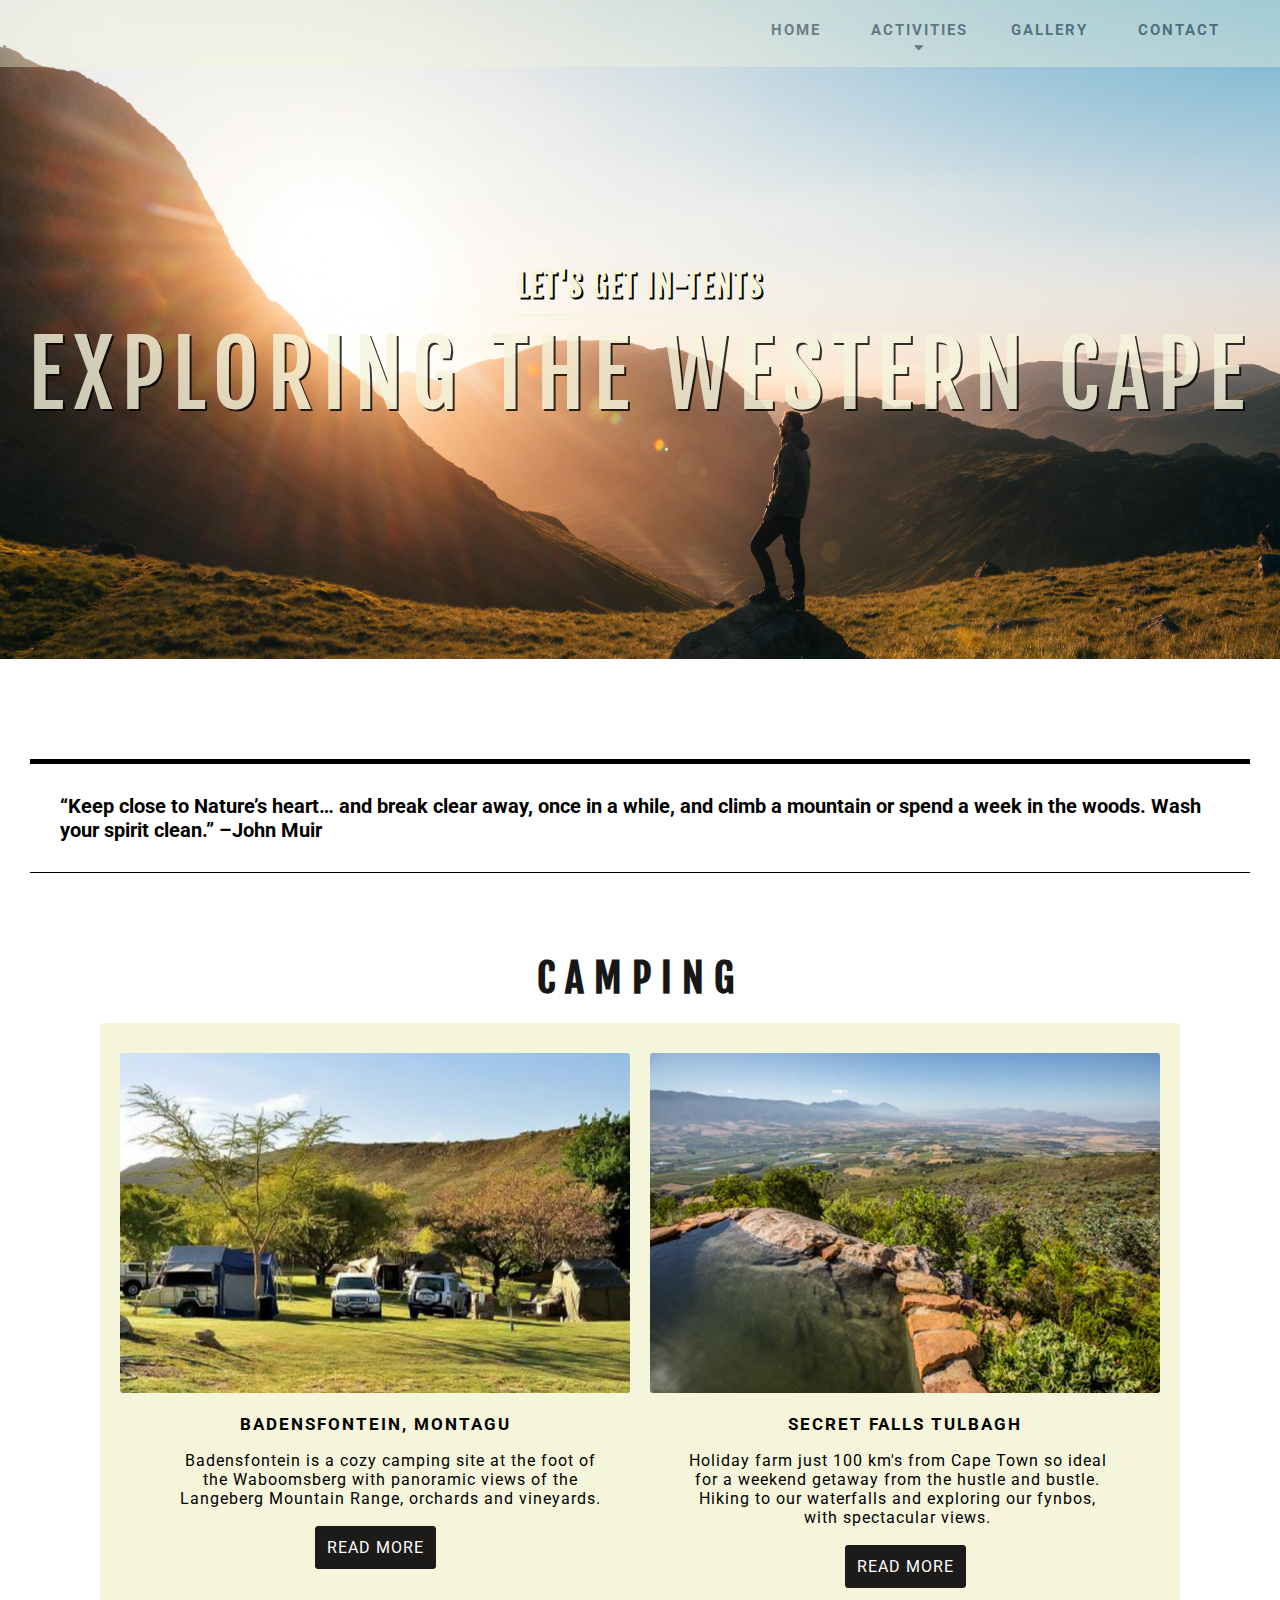
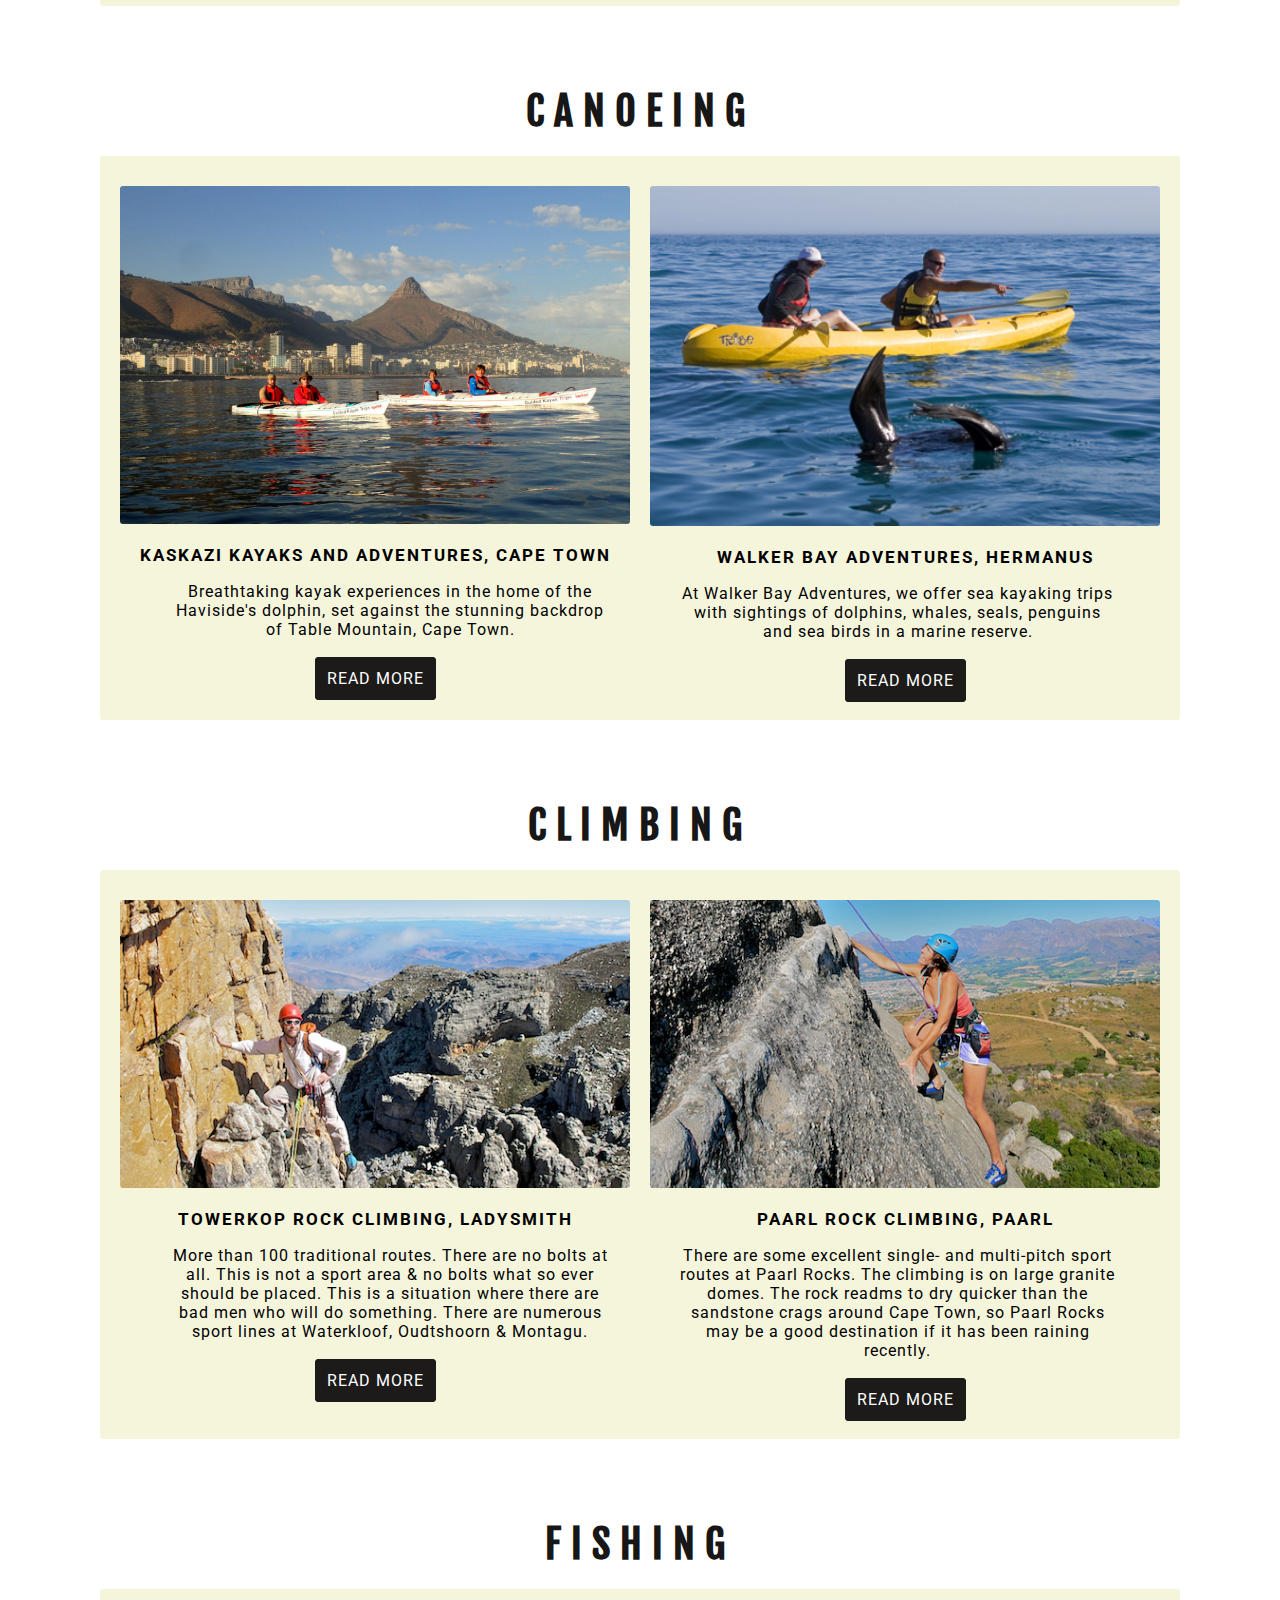
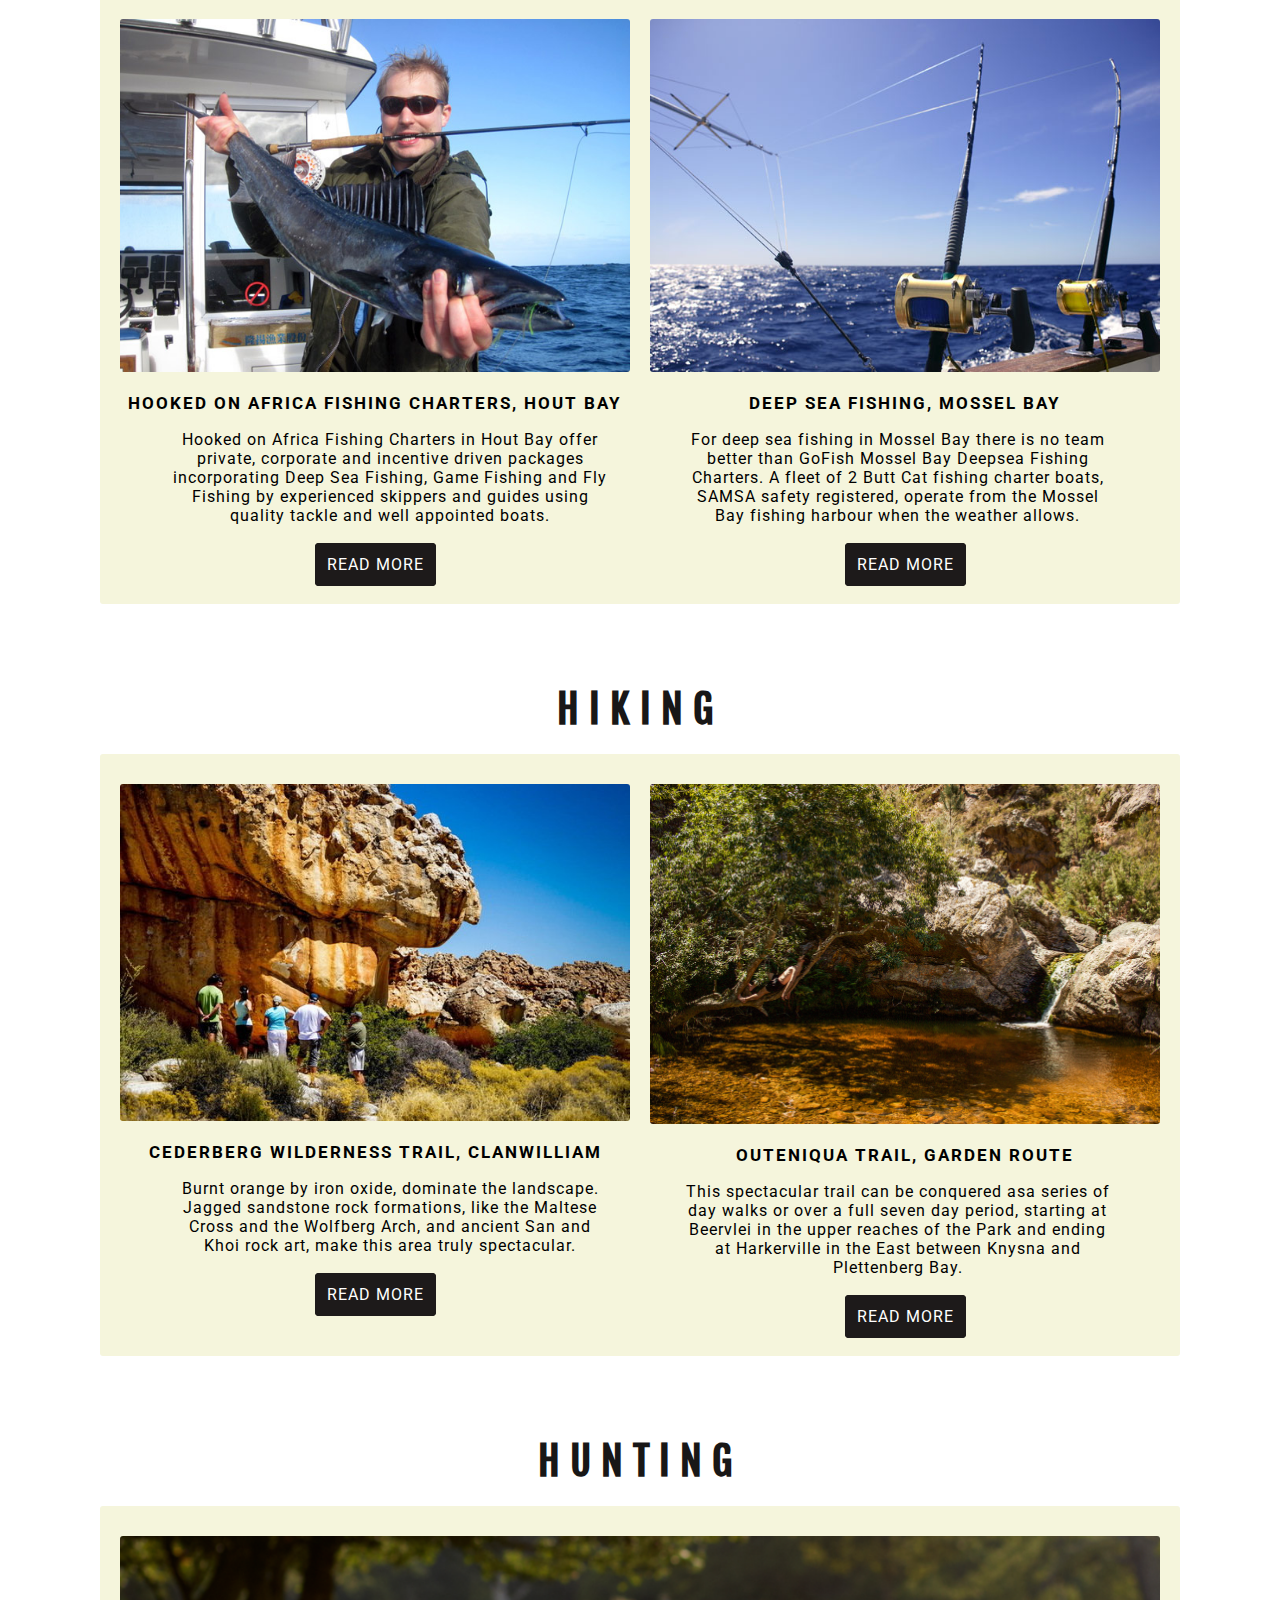
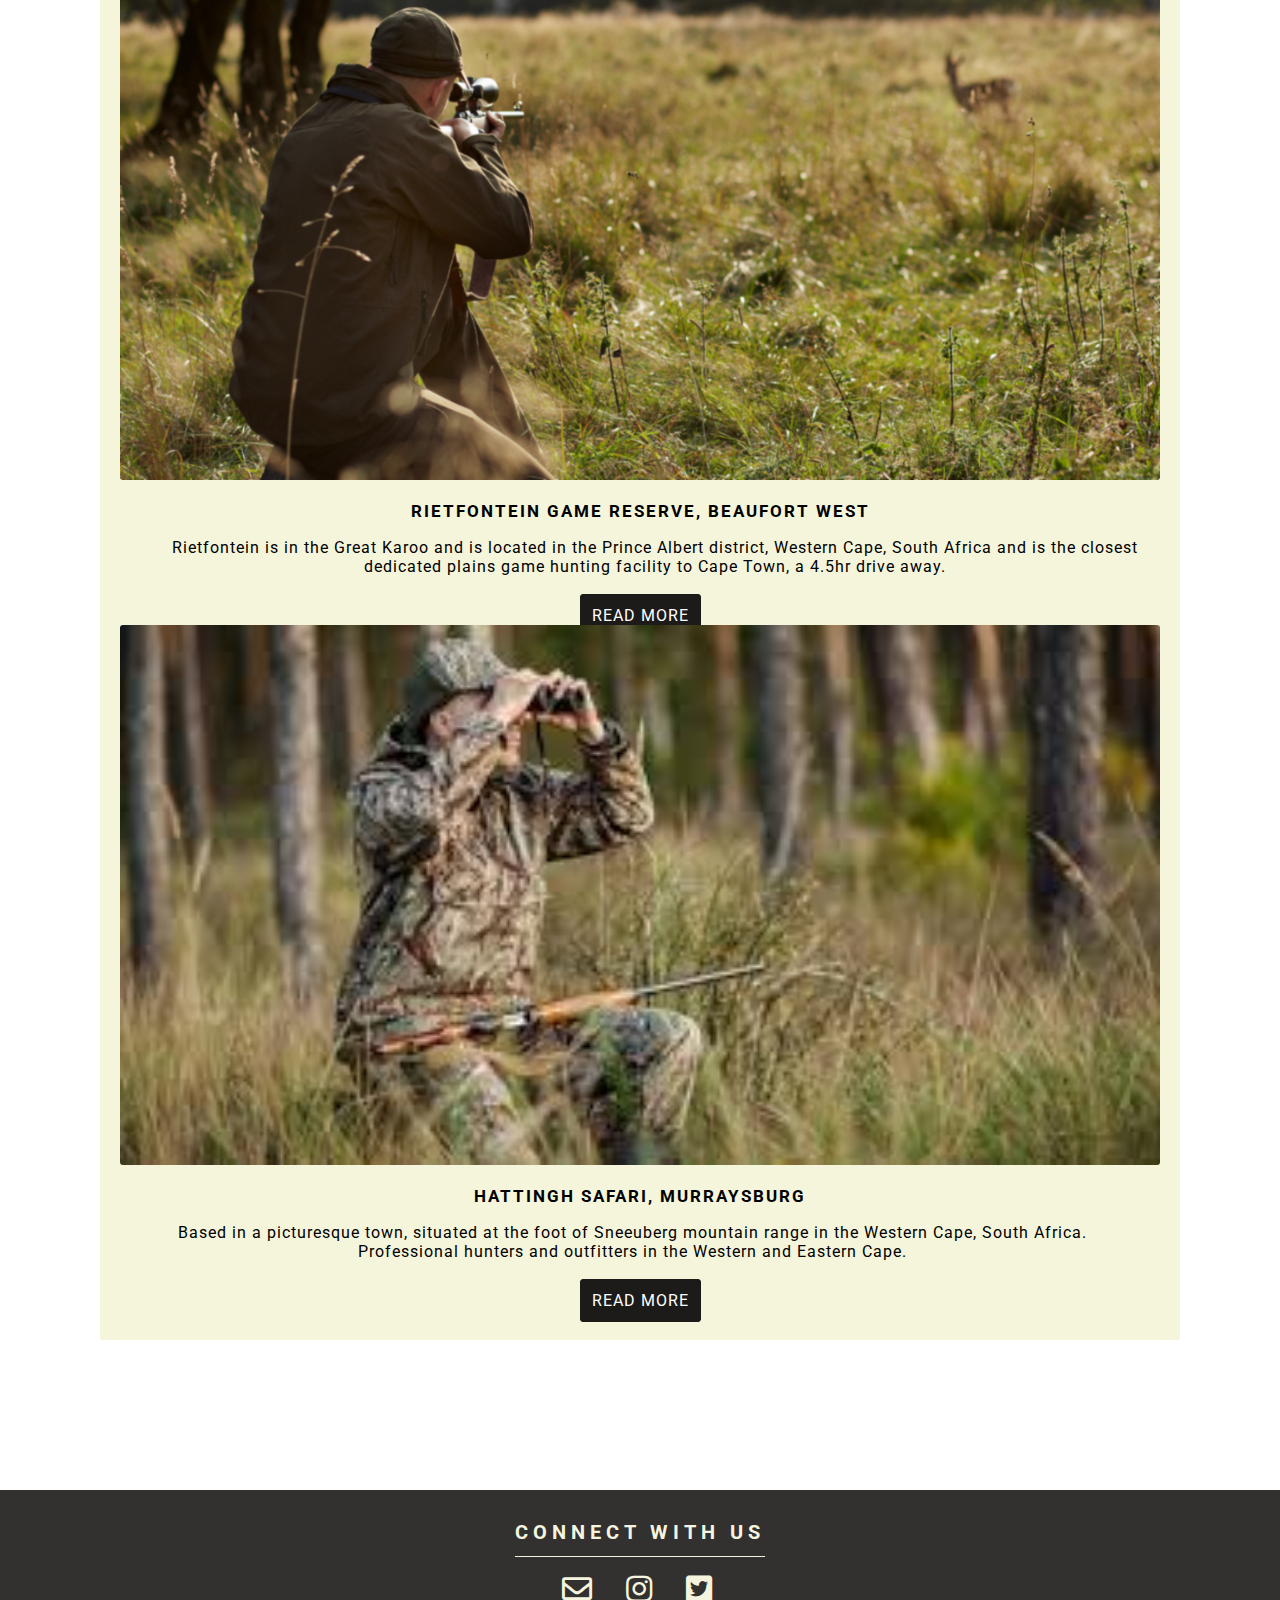
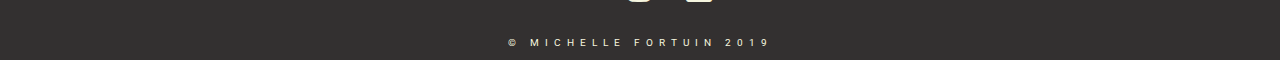
==== commit 974ad028: "removed all div's from html" ====
--- a/index.html
+++ b/index.html
@@ -9,7 +9,7 @@
     <script src="main.js"></script>
 </head>
 <body>
-    <div class="wrapper2">
+    <section class="wrapper2">
     <header class="main-header parallax">
         <h1></h1>
         <nav>
@@ -19,14 +19,14 @@
                     <a class="dropbtn navitem">Activities 
                         <i class="fa fa-caret-down"></i>
                     </a>
-                    <div class="dropdown-content">
+                    <section class="dropdown-content">
                         <a href="#camping" class="text">Camping</a>
                         <a href="#canoeing" class="text">Canoeing</a>
                         <a href="#climbing" class="text">Climbing</a>
                         <a href="#fishing" class="text">Fishing</a>
                         <a href="#hiking" class="text">Hiking</a>
                         <a href="#hunting" class="text">Hunting</a>
-                    </div>
+                    </section>
                 <li><a href="gallery.html" class="navitem">Gallery</a></li>
                 <li><a href="contact.html" class="navitem">Contact</a> </li> 
         </ul>
@@ -44,187 +44,187 @@
  
     <!-- Camping section -->
     <h2 id="camping">Camping</h2>
-    <div class="grid1">
-    <div class="camping">
+    <section class="camp-grid">
+    <section class="camping-section">
         <img src="images/Badensfontein.jpg" alt="" class="activity-pic">
-        <p class="activity-title">
+        <p class="activity-location">
             Badensfontein, Montagu
-        <p class="activity-desc">Badensfontein is a cozy camping site at the foot of the Waboomsberg with panoramic views of the Langeberg Mountain Range, orchards and vineyards.</p>     
+        <p class="activity-description">Badensfontein is a cozy camping site at the foot of the Waboomsberg with panoramic views of the Langeberg Mountain Range, orchards and vineyards.</p>     
         </p>
-        <div class="activity-link">
+        <section class="activity-link">
             <a href="http://www.badensfontein.co.za/documents/campsite.html" target="_blank"  class="activity-link">read More</a>
-        </div>
-    </div>
+        </section>
+    </section>
     
-    <div class=camping2>
+    <section class="camping-section-2">
         <img src="images/secret falls.jpeg" alt="" class="activity-pic2">        
-        <p class="activity-title">
+        <p class="activity-location">
             Secret Falls Tulbagh 
         </p>
-        <p class="activity-desc2">Holiday farm just 100 km's from Cape Town so ideal for a weekend getaway from the hustle and bustle. Hiking to our waterfalls and exploring our fynbos, with spectacular views.
+        <p class="activity-description-2">Holiday farm just 100 km's from Cape Town so ideal for a weekend getaway from the hustle and bustle. Hiking to our waterfalls and exploring our fynbos, with spectacular views.
         </p>
-        <div class="activity-link">
+        <section class="activity-link">
             <a href="https://www.secret-falls-tulbagh.com/" target="_blank" class="activity-link">
         read more</a>
-        </div>
-    </div>
-
-</div>
+        </section>
+    </section>
+
+</section>
 
 
     <!-- Canoeing section -->
     <h2 id="canoeing">Canoeing</h2>
-    <div class="grid2">
-        <div class="canoeing">
+    <section class="canoe-grid">
+        <section class="canoeing-section">
             <img src="images/scenic-6-1435x950.jpg" alt="" class="activity-pic">
-            <p class="activity-title">
+            <p class="activity-location">
                 Kaskazi Kayaks and Adventures, Cape Town 
             </p>
-            <p class="activity-desc">Breathtaking kayak experiences in the home of the Haviside's dolphin, set against the stunning backdrop of Table Mountain, Cape Town.</p> 
-            <div class="activity-link">
+            <p class="activity-description">Breathtaking kayak experiences in the home of the Haviside's dolphin, set against the stunning backdrop of Table Mountain, Cape Town.</p> 
+            <section class="activity-link">
                 <a href="https://kayak.co.za/" target="blank" class="activity-link">read More</a>
-            </div>
-        </div>
-
-        <div class="canoeing2">
+            </section>
+        </section>
+
+        <section class="canoeing-section-2">
             <img src="images/Walker_Bay_adv1.jpg" alt="" class="activity-pic2">
-            <p class="activity-title">Walker Bay Adventures, Hermanus</p> 
-            <p class="activity-desc2">At Walker Bay Adventures, we offer sea kayaking trips with sightings of dolphins, whales, seals, penguins and sea birds in a marine reserve.</p>
-            <div class="activity-link">
+            <p class="activity-location">Walker Bay Adventures, Hermanus</p> 
+            <p class="activity-description-2">At Walker Bay Adventures, we offer sea kayaking trips with sightings of dolphins, whales, seals, penguins and sea birds in a marine reserve.</p>
+            <section class="activity-link">
                 <a href="http://www.walkerbayadventures.co.za/" target="blank" class="activity-link">read More</a>  
-            </div> 
-        </div>
-    </div>
+            </section> 
+        </section>
+    </section>
 
     <!-- Climbing section -->
     <h2 id="climbing">Climbing</h2>
-    <div class="grid3">
-        <div class="climbing">
+    <section class="climb-grid">
+        <section class="climbing-section">
             <img src="images/TowerkopIMG_3225.jpg" alt="" class="activity-pic">
-            <p class="activity-title">
+            <p class="activity-location">
                 Towerkop Rock Climbing, Ladysmith 
             </p>
-            <p class="activity-desc">More than 100 traditional routes. There are no bolts at all. This is not a sport area & no bolts what so ever should be placed. This is a situation where there are bad men who will do something. There are numerous sport lines at Waterkloof, Oudtshoorn & Montagu.</p>
-            <div class="activity-link">
+            <p class="activity-description">More than 100 traditional routes. There are no bolts at all. This is not a sport area & no bolts what so ever should be placed. This is a situation where there are bad men who will do something. There are numerous sport lines at Waterkloof, Oudtshoorn & Montagu.</p>
+            <section class="activity-link">
                 <a href="https://www.nightjartravel.com/climbing/towerkop-rock-climbing-nel%E2%80%99s-cave" target="_blank" class="activity-link">read More</a>
-            </div>
-        </div>
-
-        <div class="climbing2">
+            </section>
+        </section>
+
+        <section class="climbing-section-2">
             <img src="images/Paarl, Climbing paarl Rock, image Fiona McIntosh_MG_4861.jpg" alt="" class="activity-pic2">
-            <p class="activity-title">
+            <p class="activity-location">
                 Paarl Rock Climbing, Paarl
             </p>
-            <p class="activity-desc2">
+            <p class="activity-description-2">
                 There are some excellent single- and multi-pitch sport routes at Paarl Rocks. The climbing is on large granite domes.
                 The rock readms to dry quicker than the sandstone crags around Cape Town, so Paarl Rocks may be a good destination if it has been raining recently.</p>
-            <div class="activity-link">
+            <section class="activity-link">
                 <a href="https://www.nightjartravel.com/climbing/paarl-rock-rock-climbing" target="_blank" class="activity-link">read More</a>
-            </div>
-        </div>
-    </div>
+            </section>
+        </section>
+    </section>
 
     <!-- Fishing section -->
     <h2 id="fishing">Fishing</h2>
-    <div class="grid4">
-        <div class="fishing">
+    <section class="fish-grid">
+        <section class="fishing-section">
             <img src="images/2.jpg" alt="" class="activity-pic">
-            <p class="activity-title">
+            <p class="activity-location">
                 Hooked on Africa Fishing Charters, Hout Bay 
             </p>
-            <p class="activity-desc">
+            <p class="activity-description">
                 Hooked on Africa Fishing Charters in Hout Bay offer private, corporate and incentive driven packages incorporating Deep Sea Fishing, Game Fishing and Fly Fishing by experienced skippers and guides using quality tackle and well appointed boats.
             </p>
-            <div class="activity-link">
+            <section class="activity-link">
                 <a href="https://www.sa-venues.com/things-to-do/westerncape/go-fish/" target="_blank" class="activity-link">read More</a>
-            </div>
-        </div>
-
-
-        <div class="fishing2">
+            </section>
+        </section>
+
+
+        <section class="fishing-section-2">
             <img src="images/1.jpg" alt="" class="activity-pic2">
-            <p class="activity-title">
+            <p class="activity-location">
                 Deep Sea Fishing, Mossel Bay 
             </p>
-            <p class="activity-desc2">
+            <p class="activity-description-2">
                 For deep sea fishing in Mossel Bay there is no team better than GoFish Mossel Bay Deepsea Fishing Charters. A fleet of 2 Butt Cat fishing charter boats, SAMSA safety registered, operate from the Mossel Bay fishing harbour when the weather allows.
             </p>
-            <div class="activity-link">
+            <section class="activity-link">
                 <a href="https://www.sa-venues.com/things-to-do/gardenroute/deep-sea-fishing/" target="_blank" class="activity-link">read More</a>
-            </div>    
-        </div>
-    </div>
+            </section>    
+        </section>
+    </section>
 
     <!-- Hiking section -->
     <h2 id="hiking">Hiking</h2>
-    <div class="grid5">
-        <div class="hiking">            
+    <section class="hike-grid">
+        <section class="hiking-section">            
             <img src="images/kagga-kamma-private-game-reserve-rock-formations-590x390.jpg" alt="" class="activity-pic">
-            <p class="activity-title">
+            <p class="activity-location">
                 Cederberg Wilderness Trail, Clanwilliam
             </p>
-            <p class="activity-desc">
+            <p class="activity-description">
                Burnt orange by iron oxide, dominate the landscape. Jagged sandstone rock formations, like the Maltese Cross and the Wolfberg Arch, and ancient San and Khoi rock art, make this area truly spectacular.
             </p>
-            <div class="activity-link">
+            <section class="activity-link">
                 <a href="https://www.sa-venues.com/things-to-do/westerncape/cederberg-wilderness-trail/" target="_blank" class="activity-link">read More</a>
-            </div>
-        </div>
+            </section>
+        </section>
         
-        <div class="hiking2">
+        <section class="hiking-section-2">
             <img src="images/genadendal-matthew-sterne-17.jpg" alt="" class="activity-pic2">
-            <p class="activity-title">
+            <p class="activity-location">
                 Outeniqua Trail, Garden Route 
             </p>
-            <p class="activity-desc2">
+            <p class="activity-description-2">
                 This spectacular trail can be conquered asa series of day walks or over a full seven day period, starting at Beervlei in the upper reaches of the Park and ending at Harkerville in the East between Knysna and Plettenberg Bay.
             </p>
-            <div class="activity-link">
+            <section class="activity-link">
                 <a href="https://stingynomads.com/outeniqua-trail-hiking-guide-garden-route/" target="_blank" class="activity-link">read More</a>
-            </div>    
-        </div>
-    </div>
+            </section>    
+        </section>
+    </section>
 
     <!-- Hunting section -->
     <h2 id="hunting">Hunting</h2>
-    <div class="grid6">
-        <div class="hunting">
+    <section class="hunt-grid">
+        <section class="hunting-section">
             <img src="images/hunting-promo.png" alt="" class="activity-pic">
-            <p class="activity-title">
+            <p class="activity-location">
                 Rietfontein Game Reserve, Beaufort West  
             </p>
-            <p class="activity-desc">
+            <p class="activity-description">
                 Rietfontein is in the Great Karoo and is located in the Prince Albert district, Western Cape, South Africa and is the closest dedicated plains game hunting facility to Cape Town, a 4.5hr drive away.
             </p>
-            <div class="activity-link">
+            <section class="activity-link">
                 <a href="https://rietfonteingamefarm.co.za/" target="_blank" class="activity-link">read More</a>
-            </div>    
-        </div> 
+            </section>    
+        </section> 
         
-        <div class="hunting2">    
+        <section class="hunting-section-2">    
             <img src="images/binoculars.jpg" alt="" class="activity-pic2">
-            <p class="activity-title">
+            <p class="activity-location">
                Hattingh Safari, Murraysburg 
             </p>
-            <p class="activity-desc2">
+            <p class="activity-description-2">
                 Based in a  picturesque town, situated at the foot of Sneeuberg mountain range in the Western Cape, South Africa. Professional hunters and outfitters in the Western and Eastern Cape.</p>
-            <div class="activity-link">    
+            <section class="activity-link">    
                 <a href="http://www.hatsafaris.co.za/" target="_blank" class="activity-link">read More</a>
-            </div>    
-        </div>    
-    </div>
+            </section>    
+        </section>    
+    </section>
 
     <footer>
             <span class="connect">Connect with us</span>
-            <div class="icons">
+            <section class="icons">
                 <i class="far fa-envelope"></i>
                 <i class="fab fa-instagram"></i>
                 <i class="fab fa-twitter-square"></i>
-            </div>
-            <div class="copyright">
+            </section>
+            <section class="copyright">
                 &copy;  Michelle Fortuin 2019
-            </div>
+            </section>
     </footer>
-</div>
+</section>
 </body>
 </html>--- a/css/main.css
+++ b/css/main.css
@@ -24,15 +24,16 @@
   text-decoration: none;
   display: block; }
 
-.grid1,
-.grid2,
-.grid3,
-.grid4,
-.grid5,
-.grid6 {
+.camp-grid,
+.canoe-grid,
+.climb-grid,
+.fish-grid,
+.hike-grid,
+.hunt-grid {
   margin: 1.25rem 6.25rem;
   background-color: beige;
-  padding: 1.875rem 0; }
+  padding: 1.875rem 1.25rem;
+  border-radius: 0.1875rem; }
 
 .activity-pic {
   width: 100%;
@@ -42,7 +43,7 @@
   width: 100%;
   height: auto; }
 
-.activity-title {
+.activity-location {
   text-align: center;
   font-family: 'Roboto';
   text-transform: uppercase;
@@ -50,13 +51,13 @@
   font-weight: bold;
   letter-spacing: 0.125rem; }
 
-.activity-desc {
+.activity-description {
   padding-left: 3.125rem;
   margin-right: 1.25rem;
   font-family: 'Roboto';
   letter-spacing: 0.0625rem; }
 
-.activity-desc2 {
+.activity-description-2 {
   padding-left: 1.875rem;
   margin-right: 2.8125rem;
   font-family: 'Roboto';
@@ -116,7 +117,6 @@
 
 .copyright {
   font-size: 0.625rem !important;
-  margin: 1.875rem 0 !important;
   font-weight: normal; }
 
 nav.navtop {
@@ -239,7 +239,8 @@
   letter-spacing: 0.625rem;
   text-transform: uppercase;
   padding-top: 0.625rem;
-  margin-top: 4.375rem; }
+  margin-top: 4.375rem;
+  margin-bottom: 1.25rem; }
 
 img {
   width: 100%;
@@ -282,7 +283,7 @@
 footer {
   padding-top: 1.875rem;
   margin-top: 9.375rem;
-  height: 11.875rem !important;
+  height: 8.75rem !important;
   background-color: #1d1a1a;
   opacity: 0.9;
   text-align: center;
@@ -343,35 +344,35 @@
 button {
   background-color: beige; }
 
-.grid1 {
+.camp-grid {
   display: grid;
   grid-gap: 1.25rem;
   grid-template-columns: 1fr 1fr;
-  grid-template-areas: "camping camping2"; }
-
-.grid2 {
+  grid-template-areas: "camping-section camping-section-2"; }
+
+.canoe-grid {
   display: grid;
   grid-gap: 1.25rem;
   grid-template-columns: 1fr 1fr;
-  grid-template-areas: "canoeing canoeing2"; }
-
-.grid3 {
+  grid-template-areas: "canoeing-section canoeing-section-2"; }
+
+.climb-grid {
   display: grid;
   grid-gap: 1.25rem;
   grid-template-columns: 1fr 1fr;
-  grid-template-areas: "climbing climbing2"; }
-
-.grid4 {
+  grid-template-areas: "climbing-section climbing-section-2"; }
+
+.fish-grid {
   display: grid;
   grid-gap: 1.25rem;
   grid-template-columns: 1fr 1fr;
-  grid-template-areas: "fishing fishing2"; }
-
-.grid5 {
+  grid-template-areas: "fishing-section fishing-section-2"; }
+
+.hike-grid {
   display: grid;
   grid-gap: 1.25rem;
   grid-template-columns: 1fr 1fr;
-  grid-template-areas: "hiking hiking2"; }
+  grid-template-areas: "hiking-section hiking-section-2"; }
 
 .grid6 {
   display: grid;
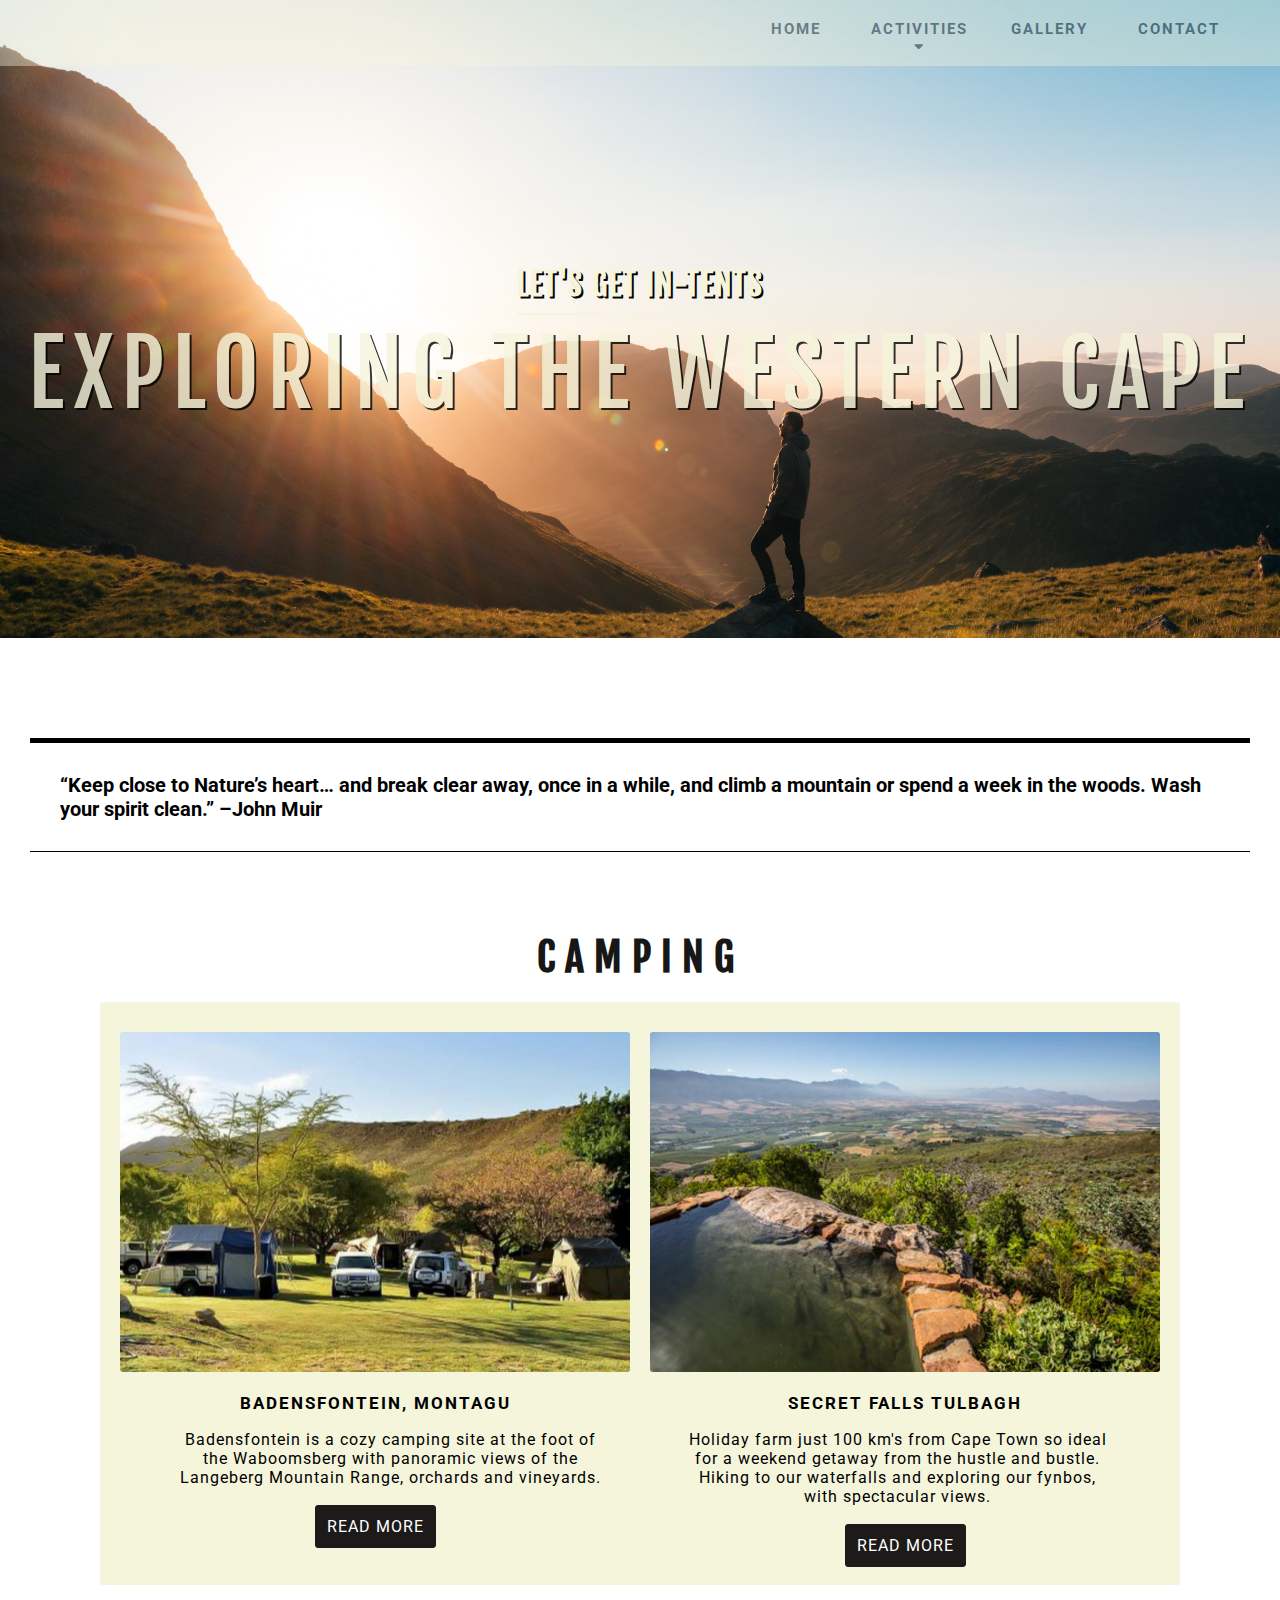
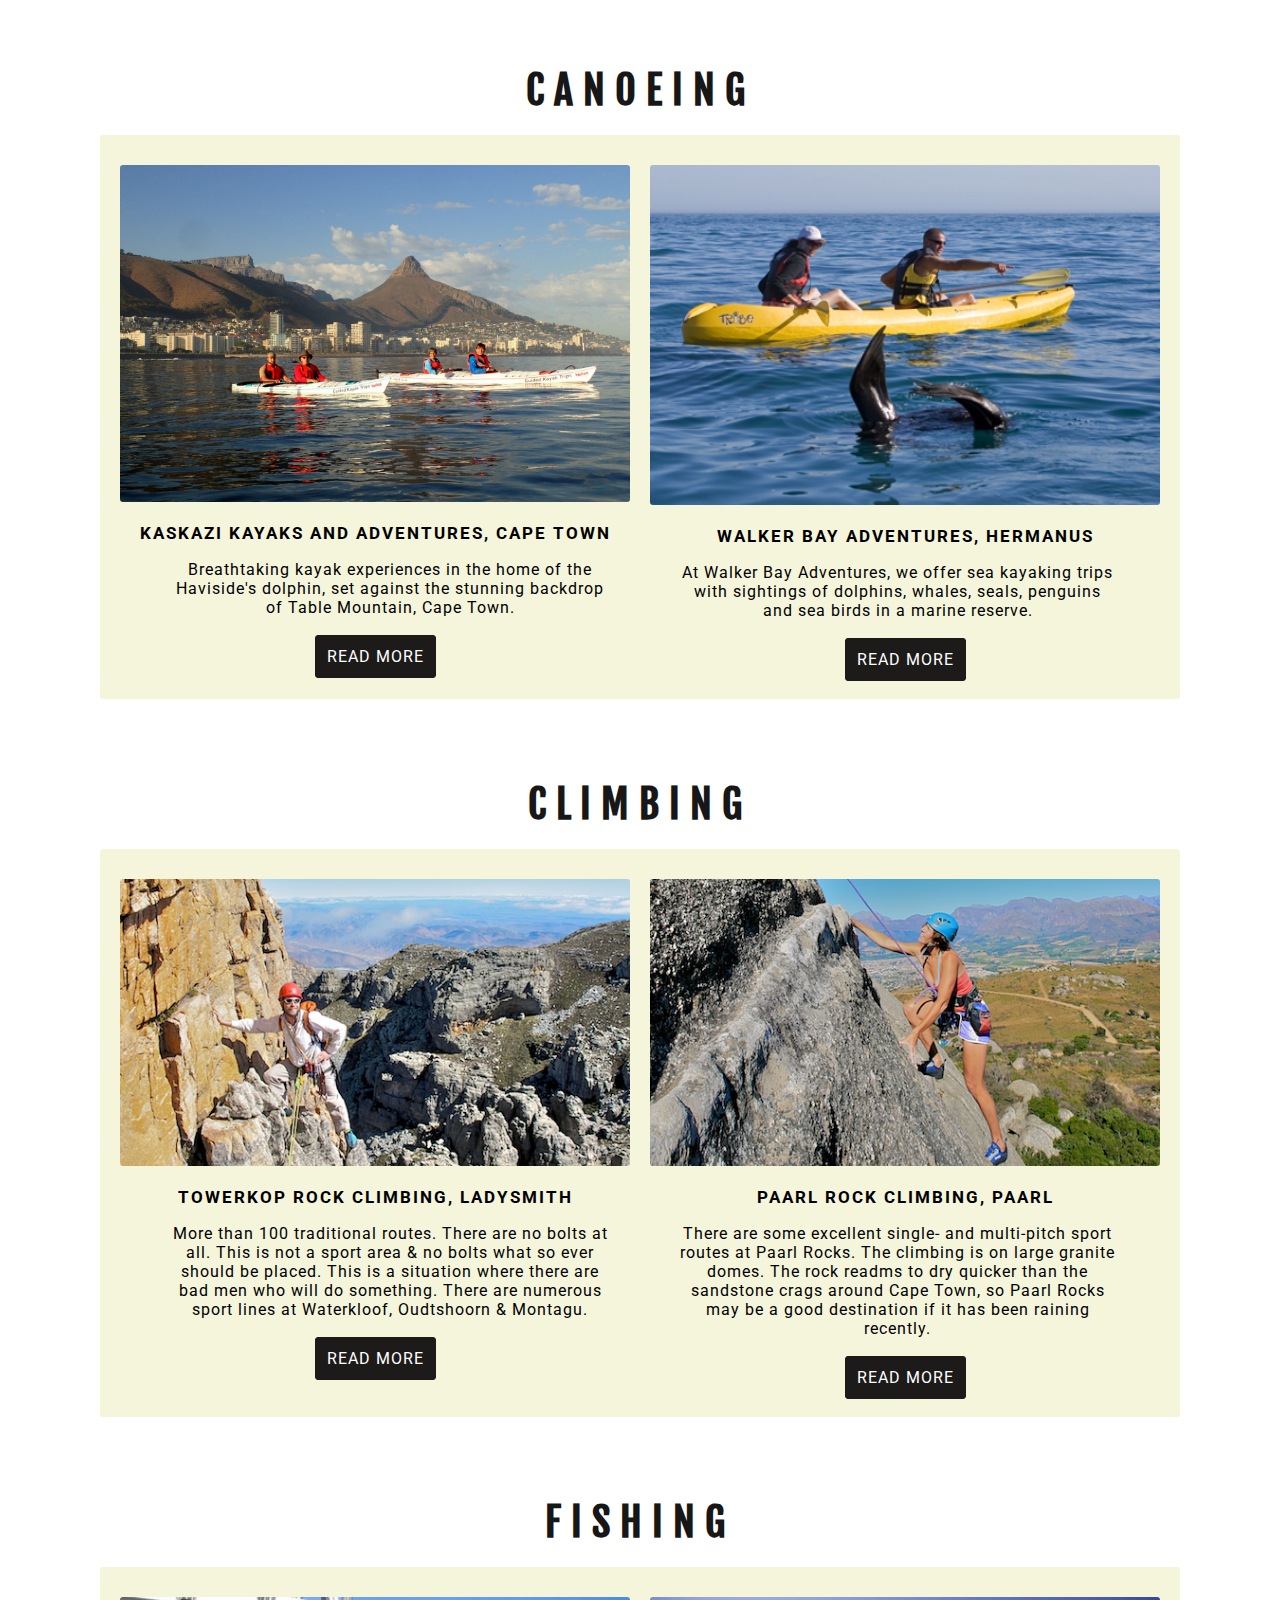
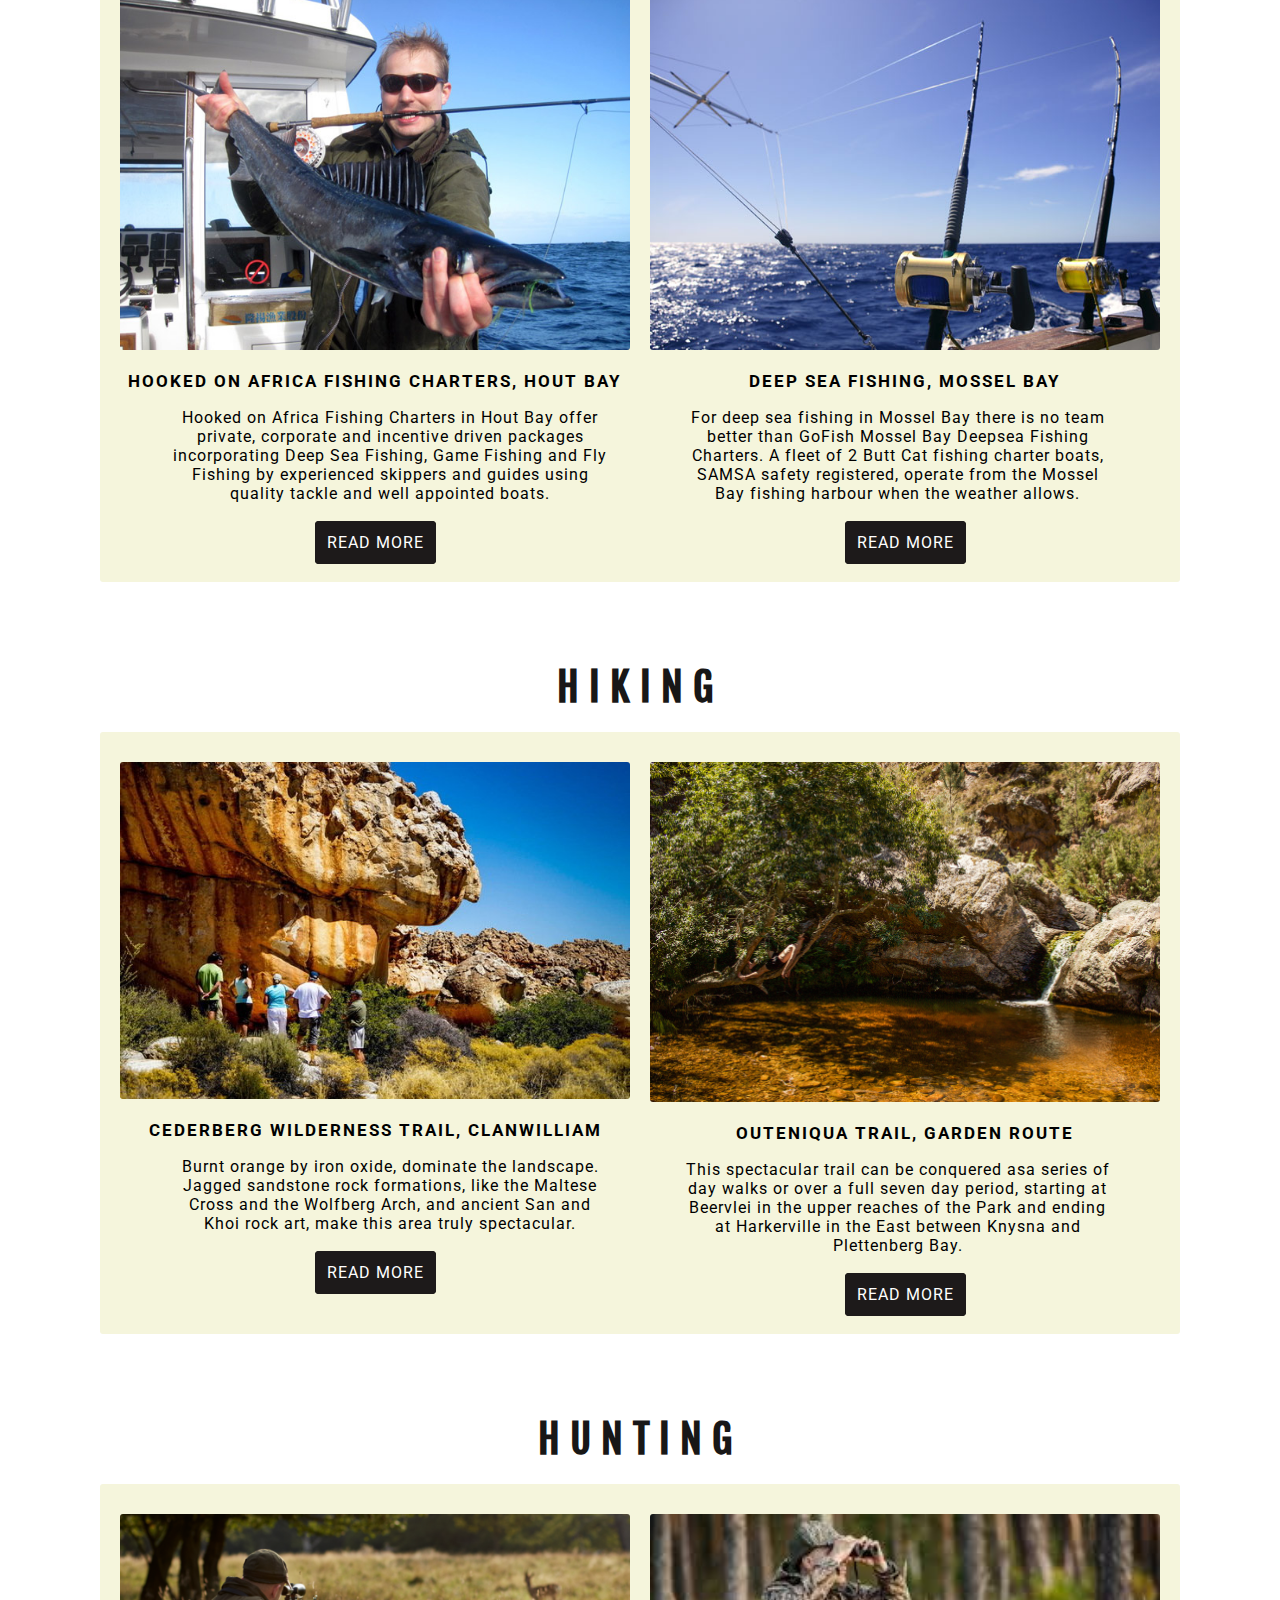
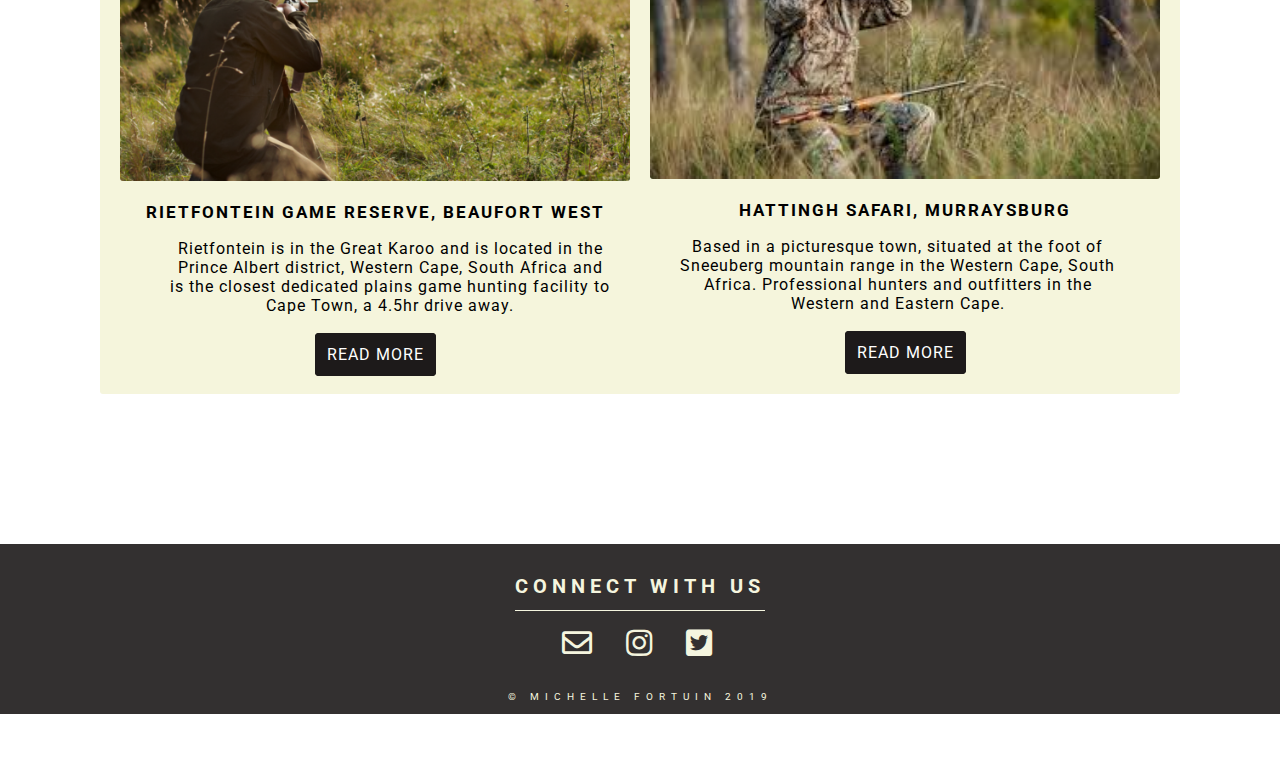
==== commit ab56c582: "made changes to all pages" ====
--- a/index.html
+++ b/index.html
@@ -9,9 +9,8 @@
     <script src="main.js"></script>
 </head>
 <body>
-    <section class="wrapper2">
+    <section class="main-wrapper">
     <header class="main-header parallax">
-        <h1></h1>
         <nav>
             <ul>
                 <li><a href="#home" class="navitem">Home</a></li>
@@ -215,7 +214,7 @@
     </section>
 
     <footer>
-            <span class="connect">Connect with us</span>
+            <span class="connect-with-us">Connect with us</span>
             <section class="icons">
                 <i class="far fa-envelope"></i>
                 <i class="fab fa-instagram"></i>
--- a/css/main.css
+++ b/css/main.css
@@ -2,7 +2,7 @@
 /* Web Fonts -------------------- */
 @import "https://fonts.googleapis.com/css?family=Noto+Sans+SC|Unlock|Roboto|Oswald|Fahkwang|Abril+Fatface|Montserrat|Fjalla+One|Dancing+Script";
 @import "https://use.fontawesome.com/releases/v5.7.0/css/all.css";
-.wrapper2 {
+.main-wrapper {
   width: 100%;
   height: auto; }
 
@@ -105,7 +105,7 @@
 .secondary-header {
   margin-top: 12.5rem; }
 
-.connect {
+.connect-with-us {
   border-bottom: 0.0625rem solid;
   padding-bottom: 0.75rem;
   margin-bottom: 1.875rem;
@@ -119,7 +119,7 @@
   font-size: 0.625rem !important;
   font-weight: normal; }
 
-nav.navtop {
+nav.secondary-nav {
   padding-top: 0;
   padding-bottom: 1.25rem;
   background-color: #f3f3df;
@@ -132,7 +132,8 @@
   background-size: cover;
   text-align: center;
   opacity: 0.8;
-  width: 100%; }
+  width: 100%;
+  height: 100%; }
 
 #contact {
   margin-top: 0;
@@ -162,10 +163,10 @@
 
 input::placeholder,
 textarea::placeholder {
-  color: black;
+  color: white;
   font-family: Arial, Helvetica, sans-serif; }
 
-.foothead {
+.secondary-footer {
   margin-top: 0; }
 
 html {
@@ -177,7 +178,7 @@
 
 nav {
   overflow: hidden;
-  padding-top: 2.5rem;
+  padding-top: 3.75rem;
   padding-left: 1.25rem;
   background-color: beige;
   opacity: 0.4; }
@@ -300,45 +301,32 @@
   margin-left: 0.9375rem;
   padding-top: 1.875rem; }
 
-form {
-  opacity: 0.8;
-  padding-top: 2rem;
-  margin: 0 26.25rem;
-  border-radius: 0.625rem; }
-
 input {
   height: 2.5rem;
-  border-radius: 0.625rem;
-  border: none;
-  outline: none;
+  border: 2px solid white;
+  background: none;
   padding-left: 1.25rem;
   margin-bottom: 0.9375rem;
-  color: black;
-  background-color: beige;
+  color: white;
   opacity: 0.8;
   width: 25rem; }
 
 select {
   height: 2.5rem;
-  border-radius: 0.625rem;
-  border: none;
-  outline: none;
+  border: 2px solid white;
+  background: none;
   padding-left: 1.25rem;
   margin-bottom: 0.9375rem;
-  color: black;
-  background-color: beige;
+  color: white;
   opacity: 0.8;
   width: 26.25rem;
-  background-color: beige;
   opacity: 0.8; }
 
 textarea {
   width: 23.75rem;
-  border-radius: 0.6875rem;
-  border: none;
-  outline: none;
+  background: none;
+  border: 1px solid white;
   padding: 1.25rem 1.25rem 0 1.25rem;
-  background-color: beige;
   opacity: 0.8; }
 
 button {
@@ -374,13 +362,13 @@
   grid-template-columns: 1fr 1fr;
   grid-template-areas: "hiking-section hiking-section-2"; }
 
-.grid6 {
+.hunt-grid {
   display: grid;
   grid-gap: 1.25rem;
   grid-template-columns: 1fr 1fr;
-  grid-template-areas: "hunting hunting2"; }
-
-.wrapper {
+  grid-template-areas: "hunting-section hunting-section-2"; }
+
+.grid-wrapper {
   display: grid;
   grid-gap: 0.625rem;
   grid-template-columns: 1fr  1fr 1fr 1fr;
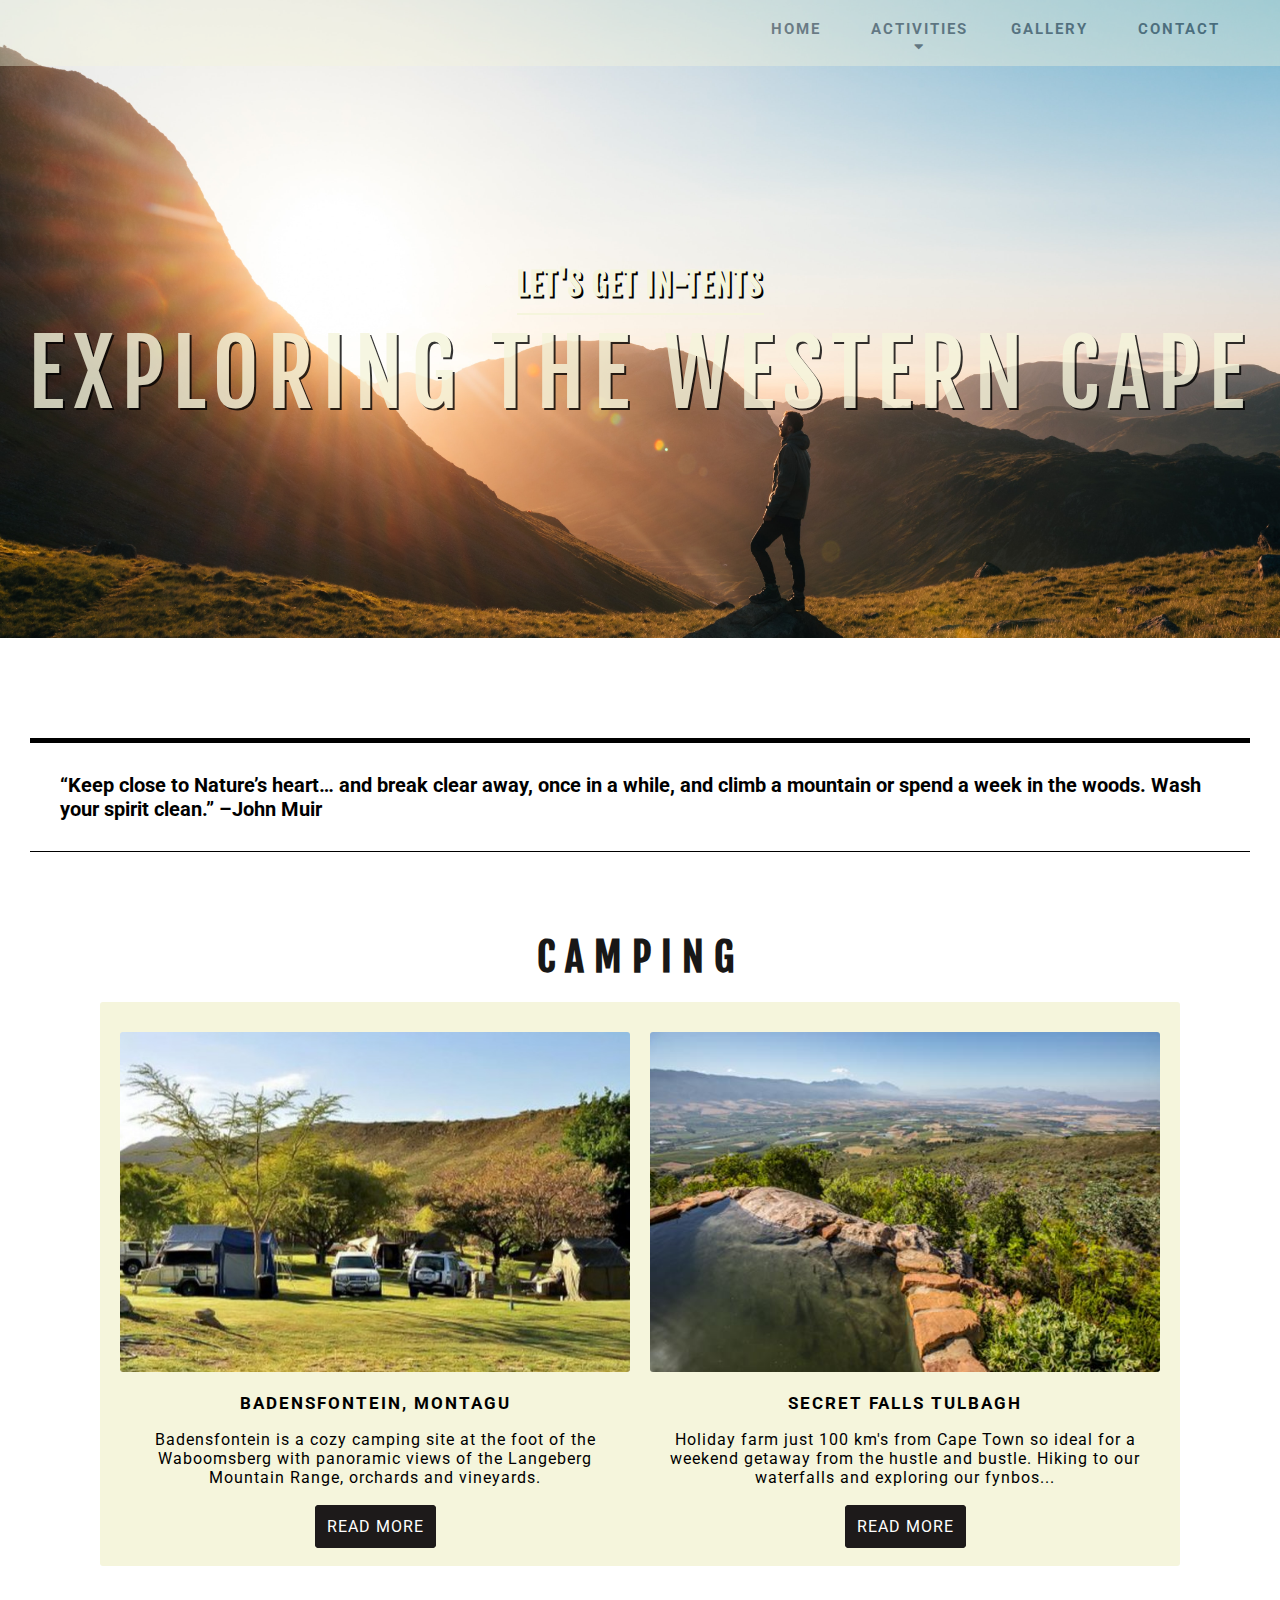
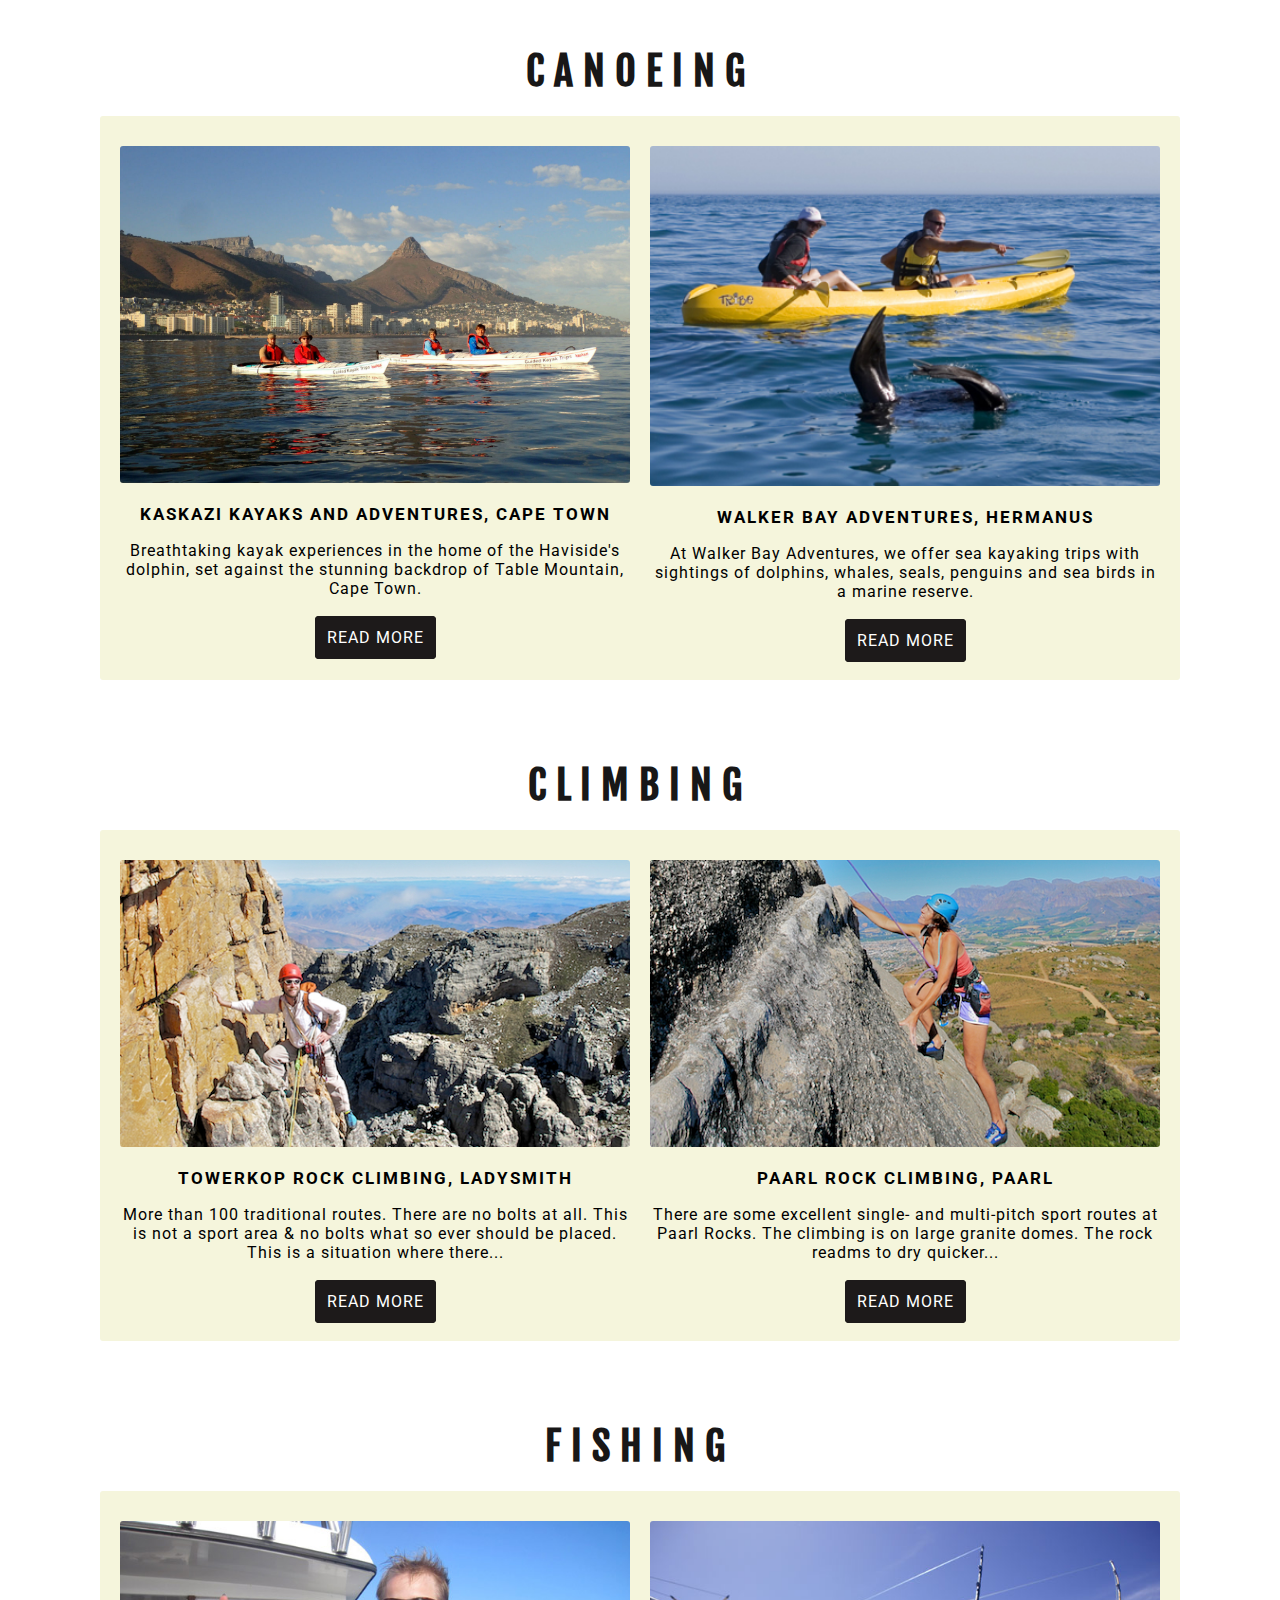
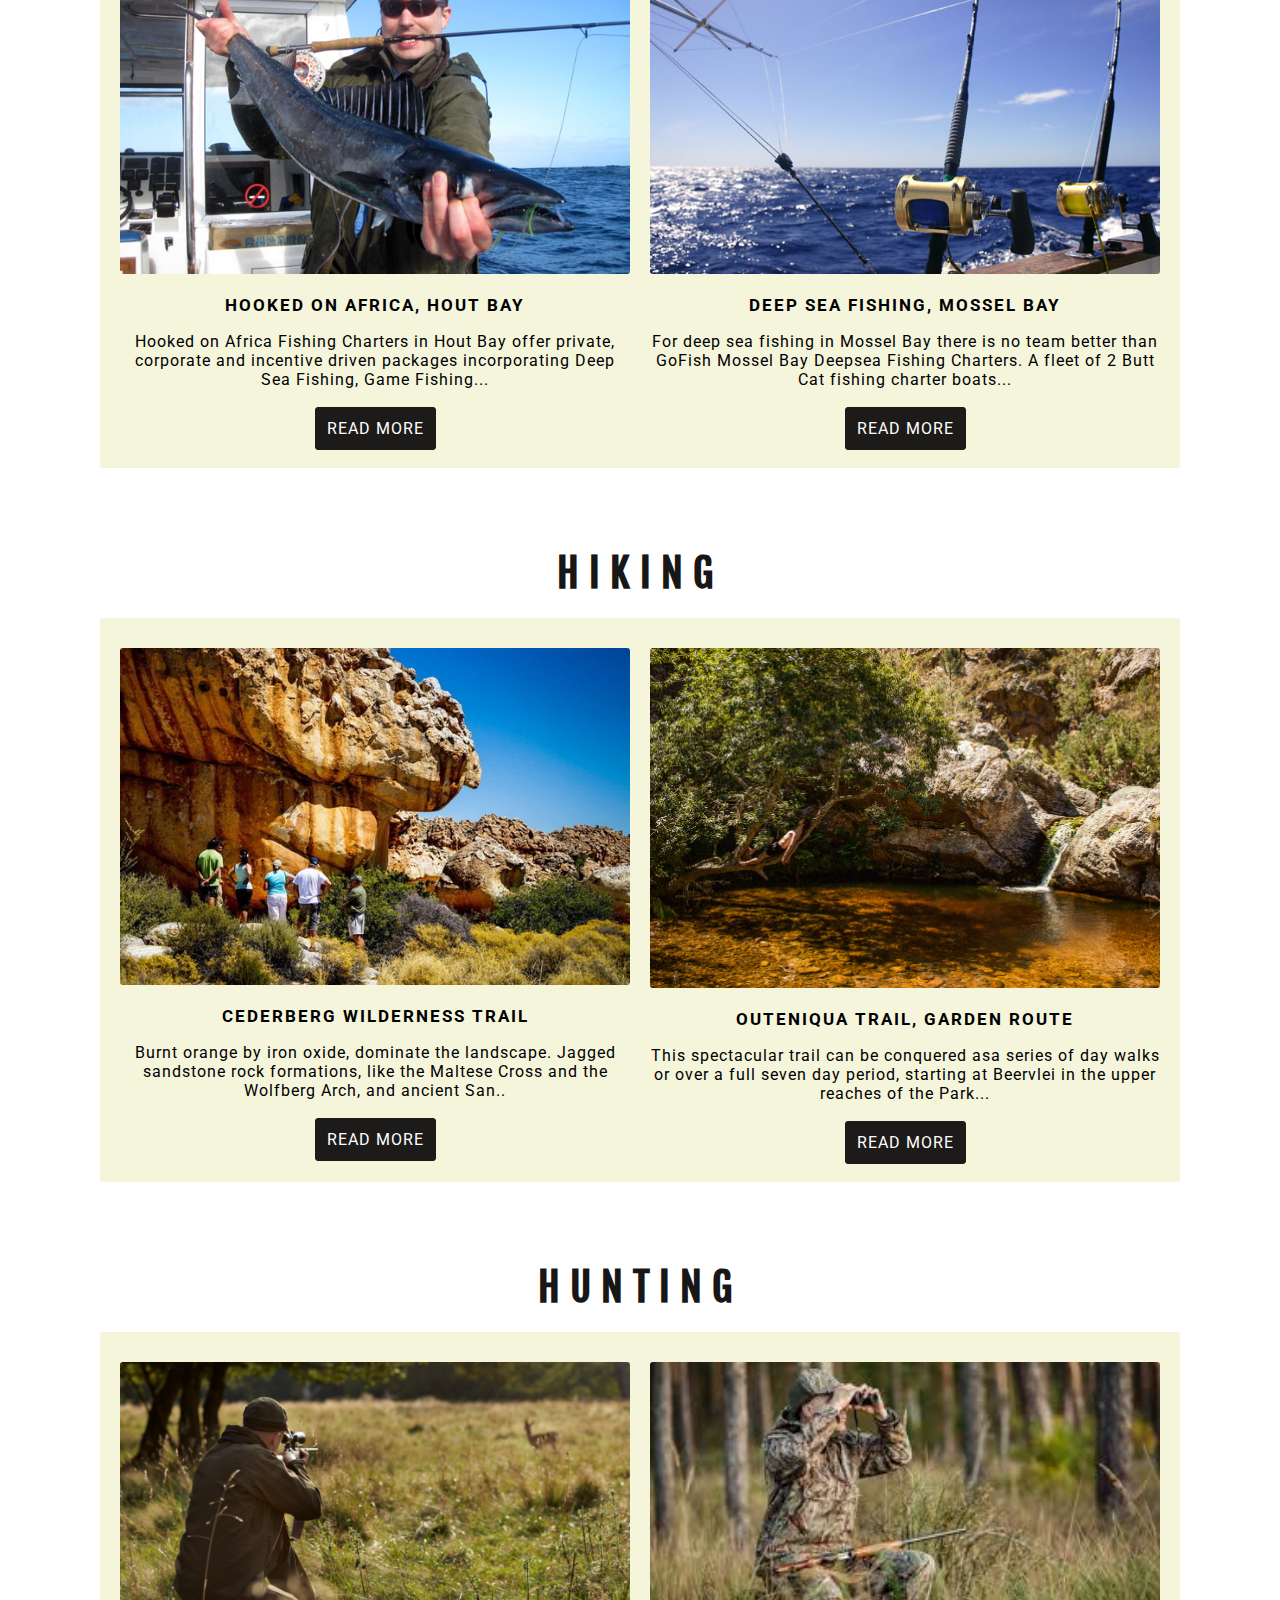
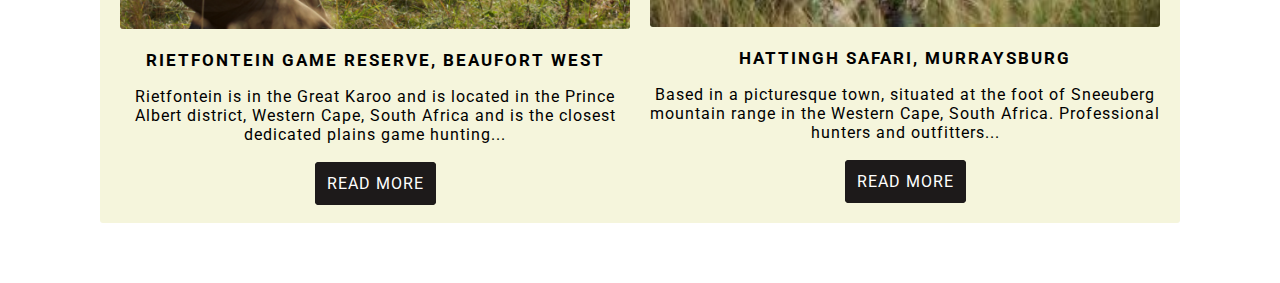
==== commit 333f9a3d: "made index responsive for all screens" ====
--- a/index.html
+++ b/index.html
@@ -9,6 +9,8 @@
     <script src="main.js"></script>
 </head>
 <body>
+
+    <!-- Nav and Header -->
     <section class="main-wrapper">
     <header class="main-header parallax">
         <nav>
@@ -50,8 +52,8 @@
             Badensfontein, Montagu
         <p class="activity-description">Badensfontein is a cozy camping site at the foot of the Waboomsberg with panoramic views of the Langeberg Mountain Range, orchards and vineyards.</p>     
         </p>
-        <section class="activity-link">
-            <a href="http://www.badensfontein.co.za/documents/campsite.html" target="_blank"  class="activity-link">read More</a>
+        <section class="read-more-btn">
+            <a href="http://www.badensfontein.co.za/documents/campsite.html" target="_blank"  class="read-more-btn">read More</a>
         </section>
     </section>
     
@@ -60,14 +62,13 @@
         <p class="activity-location">
             Secret Falls Tulbagh 
         </p>
-        <p class="activity-description-2">Holiday farm just 100 km's from Cape Town so ideal for a weekend getaway from the hustle and bustle. Hiking to our waterfalls and exploring our fynbos, with spectacular views.
+        <p class="activity-description-2">Holiday farm just 100 km's from Cape Town so ideal for a weekend getaway from the hustle and bustle. Hiking to our waterfalls and exploring our fynbos...
         </p>
-        <section class="activity-link">
-            <a href="https://www.secret-falls-tulbagh.com/" target="_blank" class="activity-link">
+        <section class="read-more-btn">
+            <a href="https://www.secret-falls-tulbagh.com/" target="_blank" class="read-more-btn">
         read more</a>
         </section>
     </section>
-
 </section>
 
 
@@ -80,8 +81,8 @@
                 Kaskazi Kayaks and Adventures, Cape Town 
             </p>
             <p class="activity-description">Breathtaking kayak experiences in the home of the Haviside's dolphin, set against the stunning backdrop of Table Mountain, Cape Town.</p> 
-            <section class="activity-link">
-                <a href="https://kayak.co.za/" target="blank" class="activity-link">read More</a>
+            <section class="read-more-btn">
+                <a href="https://kayak.co.za/" target="blank" class="read-more-btn">read More</a>
             </section>
         </section>
 
@@ -89,8 +90,8 @@
             <img src="images/Walker_Bay_adv1.jpg" alt="" class="activity-pic2">
             <p class="activity-location">Walker Bay Adventures, Hermanus</p> 
             <p class="activity-description-2">At Walker Bay Adventures, we offer sea kayaking trips with sightings of dolphins, whales, seals, penguins and sea birds in a marine reserve.</p>
-            <section class="activity-link">
-                <a href="http://www.walkerbayadventures.co.za/" target="blank" class="activity-link">read More</a>  
+            <section class="read-more-btn">
+                <a href="http://www.walkerbayadventures.co.za/" target="blank" class="read-more-btn">read More</a>  
             </section> 
         </section>
     </section>
@@ -103,9 +104,9 @@
             <p class="activity-location">
                 Towerkop Rock Climbing, Ladysmith 
             </p>
-            <p class="activity-description">More than 100 traditional routes. There are no bolts at all. This is not a sport area & no bolts what so ever should be placed. This is a situation where there are bad men who will do something. There are numerous sport lines at Waterkloof, Oudtshoorn & Montagu.</p>
-            <section class="activity-link">
-                <a href="https://www.nightjartravel.com/climbing/towerkop-rock-climbing-nel%E2%80%99s-cave" target="_blank" class="activity-link">read More</a>
+            <p class="activity-description">More than 100 traditional routes. There are no bolts at all. This is not a sport area & no bolts what so ever should be placed. This is a situation where there...</p>
+            <section class="read-more-btn">
+                <a href="https://www.nightjartravel.com/climbing/towerkop-rock-climbing-nel%E2%80%99s-cave" target="_blank" class="read-more-btn">read More</a>
             </section>
         </section>
 
@@ -116,9 +117,9 @@
             </p>
             <p class="activity-description-2">
                 There are some excellent single- and multi-pitch sport routes at Paarl Rocks. The climbing is on large granite domes.
-                The rock readms to dry quicker than the sandstone crags around Cape Town, so Paarl Rocks may be a good destination if it has been raining recently.</p>
-            <section class="activity-link">
-                <a href="https://www.nightjartravel.com/climbing/paarl-rock-rock-climbing" target="_blank" class="activity-link">read More</a>
+                The rock readms to dry quicker...</p>
+            <section class="read-more-btn">
+                <a href="https://www.nightjartravel.com/climbing/paarl-rock-rock-climbing" target="_blank" class="read-more-btn">read More</a>
             </section>
         </section>
     </section>
@@ -129,13 +130,13 @@
         <section class="fishing-section">
             <img src="images/2.jpg" alt="" class="activity-pic">
             <p class="activity-location">
-                Hooked on Africa Fishing Charters, Hout Bay 
+                Hooked on Africa, Hout Bay 
             </p>
             <p class="activity-description">
-                Hooked on Africa Fishing Charters in Hout Bay offer private, corporate and incentive driven packages incorporating Deep Sea Fishing, Game Fishing and Fly Fishing by experienced skippers and guides using quality tackle and well appointed boats.
-            </p>
-            <section class="activity-link">
-                <a href="https://www.sa-venues.com/things-to-do/westerncape/go-fish/" target="_blank" class="activity-link">read More</a>
+                Hooked on Africa Fishing Charters in Hout Bay offer private, corporate and incentive driven packages incorporating Deep Sea Fishing, Game Fishing...
+            </p>
+            <section class="read-more-btn">
+                <a href="https://www.sa-venues.com/things-to-do/westerncape/go-fish/" target="_blank" class="read-more-btn">read More</a>
             </section>
         </section>
 
@@ -146,10 +147,10 @@
                 Deep Sea Fishing, Mossel Bay 
             </p>
             <p class="activity-description-2">
-                For deep sea fishing in Mossel Bay there is no team better than GoFish Mossel Bay Deepsea Fishing Charters. A fleet of 2 Butt Cat fishing charter boats, SAMSA safety registered, operate from the Mossel Bay fishing harbour when the weather allows.
-            </p>
-            <section class="activity-link">
-                <a href="https://www.sa-venues.com/things-to-do/gardenroute/deep-sea-fishing/" target="_blank" class="activity-link">read More</a>
+                For deep sea fishing in Mossel Bay there is no team better than GoFish Mossel Bay Deepsea Fishing Charters. A fleet of 2 Butt Cat fishing charter boats...
+            </p>
+            <section class="read-more-btn">
+                <a href="https://www.sa-venues.com/things-to-do/gardenroute/deep-sea-fishing/" target="_blank" class="read-more-btn">read More</a>
             </section>    
         </section>
     </section>
@@ -160,13 +161,13 @@
         <section class="hiking-section">            
             <img src="images/kagga-kamma-private-game-reserve-rock-formations-590x390.jpg" alt="" class="activity-pic">
             <p class="activity-location">
-                Cederberg Wilderness Trail, Clanwilliam
+                Cederberg Wilderness Trail
             </p>
             <p class="activity-description">
-               Burnt orange by iron oxide, dominate the landscape. Jagged sandstone rock formations, like the Maltese Cross and the Wolfberg Arch, and ancient San and Khoi rock art, make this area truly spectacular.
-            </p>
-            <section class="activity-link">
-                <a href="https://www.sa-venues.com/things-to-do/westerncape/cederberg-wilderness-trail/" target="_blank" class="activity-link">read More</a>
+               Burnt orange by iron oxide, dominate the landscape. Jagged sandstone rock formations, like the Maltese Cross and the Wolfberg Arch, and ancient San..
+            </p>
+            <section class="read-more-btn">
+                <a href="https://www.sa-venues.com/things-to-do/westerncape/cederberg-wilderness-trail/" target="_blank" class="read-more-btn">read More</a>
             </section>
         </section>
         
@@ -176,10 +177,10 @@
                 Outeniqua Trail, Garden Route 
             </p>
             <p class="activity-description-2">
-                This spectacular trail can be conquered asa series of day walks or over a full seven day period, starting at Beervlei in the upper reaches of the Park and ending at Harkerville in the East between Knysna and Plettenberg Bay.
-            </p>
-            <section class="activity-link">
-                <a href="https://stingynomads.com/outeniqua-trail-hiking-guide-garden-route/" target="_blank" class="activity-link">read More</a>
+                This spectacular trail can be conquered asa series of day walks or over a full seven day period, starting at Beervlei in the upper reaches of the Park...
+            </p>
+            <section class="read-more-btn">
+                <a href="https://stingynomads.com/outeniqua-trail-hiking-guide-garden-route/" target="_blank" class="read-more-btn">read More</a>
             </section>    
         </section>
     </section>
@@ -193,10 +194,10 @@
                 Rietfontein Game Reserve, Beaufort West  
             </p>
             <p class="activity-description">
-                Rietfontein is in the Great Karoo and is located in the Prince Albert district, Western Cape, South Africa and is the closest dedicated plains game hunting facility to Cape Town, a 4.5hr drive away.
-            </p>
-            <section class="activity-link">
-                <a href="https://rietfonteingamefarm.co.za/" target="_blank" class="activity-link">read More</a>
+                Rietfontein is in the Great Karoo and is located in the Prince Albert district, Western Cape, South Africa and is the closest dedicated plains game hunting...
+            </p>
+            <section class="read-more-btn">
+                <a href="https://rietfonteingamefarm.co.za/" target="_blank" class="read-more-btn">read More</a>
             </section>    
         </section> 
         
@@ -206,9 +207,9 @@
                Hattingh Safari, Murraysburg 
             </p>
             <p class="activity-description-2">
-                Based in a  picturesque town, situated at the foot of Sneeuberg mountain range in the Western Cape, South Africa. Professional hunters and outfitters in the Western and Eastern Cape.</p>
-            <section class="activity-link">    
-                <a href="http://www.hatsafaris.co.za/" target="_blank" class="activity-link">read More</a>
+                Based in a  picturesque town, situated at the foot of Sneeuberg mountain range in the Western Cape, South Africa. Professional hunters and outfitters...</p>
+            <section class="read-more-btn">    
+                <a href="http://www.hatsafaris.co.za/" target="_blank" class="read-more-btn">read More</a>
             </section>    
         </section>    
     </section>
--- a/css/main.css
+++ b/css/main.css
@@ -2,6 +2,167 @@
 /* Web Fonts -------------------- */
 @import "https://fonts.googleapis.com/css?family=Noto+Sans+SC|Unlock|Roboto|Oswald|Fahkwang|Abril+Fatface|Montserrat|Fjalla+One|Dancing+Script";
 @import "https://use.fontawesome.com/releases/v5.7.0/css/all.css";
+html {
+  scroll-behavior: smooth;
+  height: 100%; }
+
+body {
+  margin: 0; }
+
+nav {
+  overflow: hidden;
+  padding-top: 3.75rem;
+  padding-left: 1.25rem;
+  background-color: beige;
+  opacity: 0.4; }
+
+ul {
+  float: right;
+  font-size: 0.9375rem;
+  color: beige;
+  text-align: center;
+  text-decoration: none;
+  margin: 0.625rem;
+  letter-spacing: 0.0625rem; }
+
+li {
+  float: left;
+  list-style: none;
+  margin-right: 3.125rem;
+  padding-top: 0.625rem; }
+
+.dropdown-content {
+  display: none;
+  position: absolute;
+  width: 9.375rem;
+  float: left;
+  padding-left: 0.625rem;
+  margin-left: 16.875rem;
+  margin-top: 0.625rem; }
+
+li a,
+.dropbtn {
+  text-decoration: none;
+  display: inline-block; }
+
+li.dropdown {
+  display: inline-block;
+  width: 1.875rem;
+  margin-right: 6.875rem; }
+
+h3 {
+  font-family: 'Roboto';
+  border-top: 0.3125rem solid;
+  border-bottom: 0.0625rem solid;
+  font-size: 1.25rem;
+  margin: 0 1.875rem;
+  padding: 1.875rem; }
+
+p {
+  text-align: center; }
+
+h2 {
+  text-align: center;
+  color: #181717;
+  font-family: 'Fjalla One';
+  font-size: 2.5rem;
+  letter-spacing: 0.625rem;
+  text-transform: uppercase;
+  padding-top: 0.625rem;
+  margin-top: 4.375rem;
+  margin-bottom: 1.25rem; }
+
+img {
+  width: 100%;
+  height: 100%;
+  border-radius: 0.1875rem; }
+
+a {
+  font-family: 'Roboto';
+  text-decoration: none;
+  color: black;
+  letter-spacing: 0.0625rem; }
+
+a.text {
+  font-family: "Roboto";
+  color: black;
+  padding: 0.75rem 0;
+  text-decoration: none;
+  display: block;
+  padding-left: 0.9375rem;
+  padding-bottom: 0; }
+a.navitem {
+  color: black;
+  font-weight: bold;
+  font-family: "Roboto";
+  text-transform: uppercase;
+  letter-spacing: 0.125rem; }
+a.read-more-btn:hover {
+  background-color: beige;
+  border: 0.125rem solid #1d1a1a;
+  color: #1d1a1a;
+  font-weight: bold;
+  border-radius: 0.3125rem; }
+a.read-more-btn {
+  border: 0.125rem #1d1a1a solid;
+  color: white;
+  border-radius: 0.25rem;
+  background-color: #1d1a1a;
+  padding: 0.625rem; }
+
+footer {
+  position: fixed;
+  width: 100%;
+  padding-top: 1.875rem;
+  margin-top: 9.375rem;
+  height: 8.75rem !important;
+  background-color: #1d1a1a;
+  opacity: 0.9;
+  text-align: center;
+  text-transform: uppercase;
+  font-size: 1.25rem;
+  font-family: 'Roboto';
+  letter-spacing: 0.375rem;
+  color: beige;
+  font-weight: bold; }
+
+i:nth-child(2),
+i:nth-child(3),
+i:nth-child(4) {
+  margin-left: 0.9375rem;
+  padding-top: 1.875rem; }
+
+input {
+  height: 2.5rem;
+  border: 1px solid black;
+  font-weight: 600;
+  background: none;
+  padding-left: 1.25rem;
+  color: black;
+  opacity: 0.8;
+  width: 25rem; }
+
+select {
+  height: 2.5rem;
+  border: 1px solid black;
+  font-weight: 600;
+  background: none;
+  padding-left: 1.25rem;
+  color: black;
+  opacity: 0.8;
+  width: 26.25rem;
+  opacity: 0.8; }
+
+textarea {
+  width: 23.75rem;
+  background: none;
+  border: 0.0625rem solid black;
+  padding: 1.25rem 1.25rem 0 1.25rem;
+  opacity: 0.8; }
+
+button {
+  background-color: beige; }
+
 .main-wrapper {
   width: 100%;
   height: auto; }
@@ -52,18 +213,14 @@
   letter-spacing: 0.125rem; }
 
 .activity-description {
-  padding-left: 3.125rem;
-  margin-right: 1.25rem;
   font-family: 'Roboto';
   letter-spacing: 0.0625rem; }
 
 .activity-description-2 {
-  padding-left: 1.875rem;
-  margin-right: 2.8125rem;
   font-family: 'Roboto';
   letter-spacing: 0.0625rem; }
 
-.activity-link {
+.read-more-btn {
   font-family: 'Roboto';
   text-align: center;
   margin-top: 1.875rem;
@@ -126,12 +283,11 @@
   opacity: 0.5; }
 
 .container {
-  background-image: url(../images/overnight-hiking-trails-oystercatcher-trail.jpg);
-  position: relative;
+  background-image: url(../images/adventure-beautiful-cliff-1659434.jpg);
+  background-attachment: fixed;
   background-repeat: no-repeat;
   background-size: cover;
   text-align: center;
-  opacity: 0.8;
   width: 100%;
   height: 100%; }
 
@@ -140,14 +296,15 @@
   margin-bottom: 1.25rem;
   padding-top: 3.125rem;
   text-transform: uppercase;
-  text-align: center;
   font-family: 'Fjalla One';
   color: #272525;
   letter-spacing: 0.3125rem; }
 
 .submit {
   color: black;
-  border-radius: 0.625rem;
+  text-transform: uppercase;
+  border: 1px solid black;
+  letter-spacing: 2px;
   width: 7.5rem;
   height: 2.5rem;
   border: none;
@@ -158,179 +315,18 @@
 
 .submit:hover {
   opacity: 0,9;
-  width: 8.75rem;
-  transition: all .6s ease-in-out; }
+  background-color: black;
+  color: beige;
+  transition: all .10s ease-in-out; }
 
 input::placeholder,
 textarea::placeholder {
-  color: white;
+  color: black;
+  font-weight: 600;
   font-family: Arial, Helvetica, sans-serif; }
 
 .secondary-footer {
   margin-top: 0; }
-
-html {
-  scroll-behavior: smooth;
-  height: 100%; }
-
-body {
-  margin: 0; }
-
-nav {
-  overflow: hidden;
-  padding-top: 3.75rem;
-  padding-left: 1.25rem;
-  background-color: beige;
-  opacity: 0.4; }
-
-ul {
-  float: right;
-  font-size: 0.9375rem;
-  color: beige;
-  text-align: center;
-  text-decoration: none;
-  margin: 0.625rem;
-  letter-spacing: 0.0625rem; }
-
-li {
-  float: left;
-  list-style: none;
-  margin-right: 3.125rem;
-  padding-top: 0.625rem; }
-
-.dropdown-content {
-  display: none;
-  position: absolute;
-  width: 9.375rem;
-  float: left;
-  padding-left: 0.625rem;
-  margin-left: 16.875rem;
-  margin-top: 0.625rem; }
-
-li a,
-.dropbtn {
-  text-decoration: none;
-  display: inline-block; }
-
-li.dropdown {
-  display: inline-block;
-  width: 1.875rem;
-  margin-right: 6.875rem; }
-
-h3 {
-  font-family: 'Roboto';
-  border-top: 0.3125rem solid;
-  border-bottom: 0.0625rem solid;
-  font-size: 1.25rem;
-  margin: 0 1.875rem;
-  padding: 1.875rem; }
-
-p {
-  text-align: center; }
-
-.wrapper2 {
-  width: 100%;
-  overflow-x: hidden; }
-
-h2 {
-  text-align: center;
-  color: #181717;
-  font-family: 'Fjalla One';
-  font-size: 2.5rem;
-  letter-spacing: 0.625rem;
-  text-transform: uppercase;
-  padding-top: 0.625rem;
-  margin-top: 4.375rem;
-  margin-bottom: 1.25rem; }
-
-img {
-  width: 100%;
-  height: 100%;
-  border-radius: 0.1875rem; }
-
-a {
-  font-family: 'Roboto';
-  text-decoration: none;
-  color: black;
-  letter-spacing: 0.0625rem; }
-
-a.text {
-  font-family: "Roboto";
-  color: black;
-  padding: 0.75rem 0;
-  text-decoration: none;
-  display: block;
-  padding-left: 0.9375rem;
-  padding-bottom: 0; }
-a.navitem {
-  color: black;
-  font-weight: bold;
-  font-family: "Roboto";
-  text-transform: uppercase;
-  letter-spacing: 0.125rem; }
-a.activity-link:hover {
-  background-color: beige;
-  border: 0.125rem solid #1d1a1a;
-  color: #1d1a1a;
-  font-weight: bold;
-  border-radius: 0.3125rem; }
-a.activity-link {
-  border: 0.125rem #1d1a1a solid;
-  color: white;
-  border-radius: 0.25rem;
-  background-color: #1d1a1a;
-  padding: 0.625rem; }
-
-footer {
-  padding-top: 1.875rem;
-  margin-top: 9.375rem;
-  height: 8.75rem !important;
-  background-color: #1d1a1a;
-  opacity: 0.9;
-  text-align: center;
-  text-transform: uppercase;
-  font-size: 1.25rem;
-  font-family: 'Roboto';
-  letter-spacing: 0.375rem;
-  color: beige;
-  font-weight: bold; }
-
-i:nth-child(2),
-i:nth-child(3),
-i:nth-child(4) {
-  margin-left: 0.9375rem;
-  padding-top: 1.875rem; }
-
-input {
-  height: 2.5rem;
-  border: 2px solid white;
-  background: none;
-  padding-left: 1.25rem;
-  margin-bottom: 0.9375rem;
-  color: white;
-  opacity: 0.8;
-  width: 25rem; }
-
-select {
-  height: 2.5rem;
-  border: 2px solid white;
-  background: none;
-  padding-left: 1.25rem;
-  margin-bottom: 0.9375rem;
-  color: white;
-  opacity: 0.8;
-  width: 26.25rem;
-  opacity: 0.8; }
-
-textarea {
-  width: 23.75rem;
-  background: none;
-  border: 1px solid white;
-  padding: 1.25rem 1.25rem 0 1.25rem;
-  opacity: 0.8; }
-
-button {
-  background-color: beige; }
 
 .camp-grid {
   display: grid;
@@ -368,12 +364,18 @@
   grid-template-columns: 1fr 1fr;
   grid-template-areas: "hunting-section hunting-section-2"; }
 
+form {
+  grid-gap: 20px;
+  grid-template-columns: 1fr;
+  margin: auto;
+  display: block; }
+
 .grid-wrapper {
   display: grid;
   grid-gap: 0.625rem;
   grid-template-columns: 1fr  1fr 1fr 1fr;
   grid-template-rows: repeat(10, 12.5rem);
-  margin: 2.5rem 8.75rem; }
+  margin: 2.5rem 0; }
 
 .pic {
   width: 100%;
@@ -388,6 +390,7 @@
   grid-row: span 2; }
 
 .item4 {
+  grid-column: span 2;
   grid-row: span 2; }
 
 .item5 {
@@ -418,7 +421,8 @@
   grid-column: span 2;
   grid-row: span 2; }
 
-.item20 {
+.item20,
+.item22 {
   grid-column: span 2; }
 
 /* Media Queries -------------------- */
@@ -435,8 +439,67 @@
     font-size: 2.1875rem;
     letter-spacing: 0.5rem; }
 
+  .camp-grid {
+    grid-gap: 0.625rem;
+    grid-template-columns: 1fr 1fr;
+    grid-template-areas: "camping-section camping-section-2"; }
+
+  .canoe-grid {
+    grid-gap: 0.625rem;
+    grid-template-columns: 1fr 1fr;
+    grid-template-areas: "canoeing-section canoeing-section-2"; }
+
+  .climb-grid {
+    grid-gap: 0.625rem;
+    grid-template-columns: 1fr 1fr;
+    grid-template-areas: "climbing-section climbing-section-2"; }
+
+  .fish-grid {
+    grid-gap: 0.625rem;
+    grid-template-columns: 1fr 1fr;
+    grid-template-areas: "fishing-section fishing-section-2"; }
+
+  .hike-grid {
+    grid-gap: 0.625rem;
+    grid-template-columns: 1fr 1fr;
+    grid-template-areas: "hiking-section hiking-section-2"; }
+
+  .hunt-grid {
+    grid-gap: 1.25rem;
+    grid-template-columns: 1fr 1fr;
+    grid-template-areas: "hunting-section hunting-section-2"; }
+
+  .read-more-btn {
+    margin-top: 0;
+    padding-top: 50px; }
+
+  .camp-grid,
+  .canoe-grid,
+  .fish-grid,
+  .hike-grid,
+  .climb-grid,
+  .hunt-grid {
+    height: 31.25rem; }
+
+  .activity-location {
+    height: 2.25rem; }
+
+  .activity-description,
+  .activity-description-2 {
+    height: 5rem; }
+
+  .connect-with-us {
+    font-size: 15px !important;
+    letter-spacing: 0.3125rem !important; }
+
+  .icons {
+    font-size: 1.125rem !important; }
+
+  .copyright {
+    font-size: 0.5rem !important; }
+
   footer {
-    margin-top: 5.625rem; } }
+    margin-top: 3.125rem; } }
 @media only screen and (max-width: 768px) {
   .main-heading {
     font-size: 3rem; }
@@ -447,329 +510,242 @@
     font-size: 1.125rem;
     line-height: 1.875rem; }
 
+  .camp-grid,
+  .canoe-grid,
+  .climb-grid,
+  .hike-grid,
+  .hunt-grid {
+    margin: 1.25rem 1.25rem;
+    padding: 1.25rem 1.25rem;
+    height: 28.125rem; }
+
+  .fish-grid {
+    margin: 1.25rem 1.25rem;
+    padding: 1.25rem 1.25rem;
+    height: 29.375rem; }
+
+  h2 {
+    margin-top: 3.125rem; }
+
+  .activity-location {
+    font-size: 0.9375rem;
+    height: 2.5rem; }
+
+  .activity-description,
+  .activity-description-2 {
+    font-size: 0.875rem;
+    padding-left: 0;
+    margin-right: 0;
+    height: 5rem; }
+
+  .read-more-btn {
+    padding-top: 1.875rem;
+    font-size: 0.9375rem; }
+
   footer {
     margin-top: 5.625rem; } }
-@media only screen and (max-width: 1200px) {
-  .grid1 {
+@media only screen and (max-width: 500px) {
+  .main-heading {
+    font-size: 1.875rem;
+    margin-top: 2.5rem;
+    line-height: 3.125rem; }
+  .main-title {
+    font-size: 1.25rem; }
+
+  .secondary-header {
+    margin-top: 6.25rem; }
+
+  .main-header {
+    height: 31.25rem;
+    margin-bottom: 2.5rem; }
+
+  h3 {
+    font-size: 0.9375rem;
+    padding: 0.9375rem; }
+
+  h2 {
+    font-size: 1.875rem;
+    letter-spacing: 0.625rem;
+    text-transform: uppercase;
+    padding-top: 0;
+    margin-top: 3.125rem;
+    margin-bottom: 1.25rem; }
+
+  .camp-grid {
+    grid-gap: 0.625rem;
+    grid-template-columns: 1fr;
+    grid-template-areas: "camping-section" "camping-section-2"; }
+
+  .canoe-grid {
+    grid-gap: 0.625rem;
+    grid-template-columns: 1fr;
+    grid-template-areas: "canoeing-section" "canoeing-section-2"; }
+
+  .climb-grid {
+    grid-gap: 0.625rem;
+    grid-template-columns: 1fr;
+    grid-template-areas: "climbing-section" "climbing-section-2"; }
+
+  .fish-grid {
+    grid-gap: 0.625rem;
+    grid-template-columns: 1fr;
+    grid-template-areas: "fishing-section" "fishing-section-2"; }
+
+  .hike-grid {
+    grid-gap: 0.625rem;
+    grid-template-columns: 1fr;
+    grid-template-areas: "hiking-section" "hiking-section-2"; }
+
+  .hunt-grid {
+    grid-gap: 1.25rem;
+    grid-template-columns: 1fr;
+    grid-template-areas: "hunting-section" "hunting-section-2"; }
+
+  .climb-grid,
+  .hunt-grid {
+    height: 900px; }
+
+  .camp-grid,
+  .canoe-grid,
+  .fish-grid,
+  .hike-grid {
+    height: 1000px; }
+
+  .activity-location {
+    font-size: 0.9375rem;
+    margin-bottom: 0;
+    border-bottom: 0.0625rem solid black; }
+
+  .activity-location:after {
+    border-bottom: 0.0625rem solid black;
+    width: 3.125rem; }
+
+  .activity-description,
+  .activity-description-2 {
+    margin-top: 1.25rem;
+    font-size: 0.8125rem;
+    height: 5rem; }
+
+  .read-more-btn {
+    font-size: 0.8125rem; }
+
+  .connect-with-us {
+    font-size: 15px !important;
+    letter-spacing: 0.3125rem !important; }
+
+  .icons {
+    font-size: 1.125rem !important; }
+
+  .copyright {
+    font-size: 0.5rem !important; }
+
+  footer {
+    margin-top: 3.125rem; } }
+@media only screen and (max-width: 330px) {
+  .main-heading {
+    font-size: 1.875rem;
+    margin-top: 1.875rem; }
+  .main-title {
+    font-size: 0.9375rem; }
+
+  h3 {
+    font-size: 0.75rem;
+    padding: 0.75rem; }
+
+  h2 {
+    font-size: 1.5625rem;
+    letter-spacing: 0.4375rem;
+    margin-top: 2.5rem;
+    margin-bottom: 0.625rem; }
+
+  .camp-grid {
+    grid-gap: 0.625rem;
+    grid-template-columns: 1fr;
+    grid-template-areas: "camping-section" "camping-section-2"; }
+
+  .canoe-grid {
+    grid-gap: 0.625rem;
+    grid-template-columns: 1fr;
+    grid-template-areas: "canoeing-section" "canoeing-section-2"; }
+
+  .climb-grid {
+    grid-gap: 0.625rem;
+    grid-template-columns: 1fr;
+    grid-template-areas: "climbing-section" "climbing-section-2"; }
+
+  .fish-grid {
+    grid-gap: 0.625rem;
+    grid-template-columns: 1fr;
+    grid-template-areas: "fishing-section" "fishing-section-2"; }
+
+  .hike-grid {
+    grid-gap: 0.625rem;
+    grid-template-columns: 1fr;
+    grid-template-areas: "hiking-section" "hiking-section-2"; }
+
+  .hunt-grid {
+    grid-gap: 1.25rem;
+    grid-template-columns: 1fr;
+    grid-template-areas: "hunting-section" "hunting-section-2"; }
+
+  .read-more-btn {
+    font-family: 'Roboto';
+    text-align: center;
+    padding-top: 3.125rem;
+    text-transform: uppercase; }
+
+  .camp-grid,
+  .climb-grid,
+  .hunt-grid,
+  .canoe-grid,
+  .fish-grid,
+  .hike-grid {
+    height: 700px; }
+
+  .activity-location {
+    font-size: 0.875rem;
+    height: 2.1875rem; }
+
+  .read-more-btn {
+    padding-top: 0; }
+
+  .activity-location:after {
+    border-bottom: 0.0625rem solid black;
+    width: 3.125rem; }
+
+  .activity-description,
+  .activity-description-2 {
+    margin-top: 0.625rem;
+    font-size: 0.6875rem;
+    height: 70px; }
+
+  .connect-with-us {
+    font-size: 15px !important;
+    letter-spacing: 0.3125rem !important; }
+
+  .icons {
+    font-size: 1.125rem !important; }
+
+  .copyright {
+    font-size: 0.5rem !important; }
+
+  footer {
+    margin-top: 3.125rem; } }
+@media only screen and (max-width: 500px) {
+  .grid-wrapper {
     display: grid;
-    grid-template-columns: 1fr;
-    grid-template-areas: "camping" "camping2"; }
-
-  .camping {
-    width: 100%; }
-
-  .grid2 {
-    display: grid;
-    grid-template-columns: 1fr;
-    grid-template-areas: "canoeing" "canoeing2"; }
-
-  .grid3 {
-    display: grid;
-    grid-template-columns: 1fr;
-    grid-template-areas: "climbing" "climbing2"; }
-
-  .grid4 {
-    display: grid;
-    grid-template-columns: 1fr;
-    grid-template-areas: "fishing" "fishing2"; }
-
-  .grid5 {
-    display: grid;
-    grid-template-columns: 1fr;
-    grid-template-areas: "hiking" "hiking2"; }
-
-  .grid6 {
-    display: grid;
-    grid-template-columns: 1fr;
-    grid-template-areas: "hunting" "hunting2"; } }
-@media only screen and (max-width: 300px) {
-  .grid1 {
-    display: grid;
-    grid-template-columns: 1fr;
-    grid-template-areas: "camping" "camping2"; }
-
-  .camping {
-    width: 100%; }
-
-  .grid2 {
-    display: grid;
-    grid-template-columns: 1fr;
-    grid-template-areas: "canoeing" "canoeing2"; }
-
-  .grid3 {
-    display: grid;
-    grid-template-columns: 1fr;
-    grid-template-areas: "climbing" "climbing2"; }
-
-  .grid4 {
-    display: grid;
-    grid-template-columns: 1fr;
-    grid-template-areas: "fishing" "fishing2"; }
-
-  .grid5 {
-    display: grid;
-    grid-template-columns: 1fr;
-    grid-template-areas: "hiking" "hiking2"; }
-
-  .grid6 {
-    display: grid;
-    grid-template-columns: 1fr;
-    grid-template-areas: "hunting" "hunting2"; } }
-@media (min-width: 2560px) {
-  input {
-    height: 3.125rem;
-    width: 31.25rem;
-    margin-bottom: 1.25rem;
-    font-size: 0.9375rem; }
-
-  select {
-    height: 3.125rem;
-    width: 32.5rem;
-    font-size: 0.9375rem;
-    margin-bottom: 1.25rem; }
-
-  textarea {
-    width: 30.3125rem;
-    height: 18.75rem;
-    margin-top: 0;
-    font-size: 0.9375rem; }
-
-  .submit {
-    text-transform: uppercase;
-    letter-spacing: 0.125rem;
-    height: 3.125rem;
-    margin-top: 1.875rem;
-    margin-bottom: 0.625rem;
-    font-size: 0.9375rem;
-    outline: none; }
-
-  .container {
-    height: 68.75rem;
-    opacity: 0.6; }
-
-  #contact {
-    font-size: 3rem;
-    padding: 3.125rem 0 1.875rem 0;
-    letter-spacing: 0.4375rem; }
-
-  .submit:hover {
-    background-color: pink;
-    width: 15.625rem;
-    transition: all .6s ease-in-out; } }
-@media (max-width: 1024px) {
-  form {
-    margin: 0 12.5rem; }
-
-  input {
-    height: 2.5rem;
-    width: 30rem;
-    margin-bottom: 1.25rem;
-    font-size: 0.9375rem; }
-
-  select {
-    height: 2.5rem;
-    width: 31.25rem;
-    font-size: 0.9375rem;
-    margin-bottom: 1.25rem; }
-
-  textarea {
-    width: 28.75rem;
-    height: 18.75rem;
-    margin-top: 0;
-    font-size: 0.9375rem; }
-
-  .submit {
-    width: 9.375rem;
-    height: 2.5rem;
-    margin-top: 1.875rem;
-    margin-bottom: 0.625rem;
-    font-size: 0.9375rem;
-    outline: none; }
-
-  .container {
-    height: 68.75rem;
-    opacity: 0.6; }
-
-  #contact {
-    font-size: 2.375rem;
-    padding: 3.125rem 0 1.875rem 0;
-    letter-spacing: 0.4375rem; }
-
-  .form {
-    padding: 3.75rem 0 3.125rem;
-    margin-left: 12.5rem;
-    margin-right: 12.5rem; }
-
-  .submit:hover {
-    background-color: pink;
-    width: 15.625rem;
-    transition: all .6s ease-in-out; } }
-@media (max-width: 768px) {
-  input {
-    height: 1.875rem;
-    width: 21.875rem; }
-
-  select {
-    height: 1.875rem;
-    width: 23.125rem; }
-
-  textarea {
-    width: 21.25rem;
-    height: 15.625rem;
-    margin-top: 0;
-    font-size: 0.9375rem; }
-
-  .submit {
-    width: 7.5rem;
-    outline: none; }
-
-  .container {
-    height: 48.75rem;
-    opacity: 0.6; }
-
-  #contact {
-    font-size: 1.875rem;
-    padding: 1.875rem 0 1.25rem 0;
-    letter-spacing: 0.4375rem; }
-
-  .form {
-    padding: 2.5rem 0;
-    margin-left: 8.125rem;
-    margin-right: 8.125rem; }
-
-  .submit:hover {
-    background-color: pink;
-    width: 12.5rem;
-    transition: all .6s ease-in-out; } }
-@media (max-width: 425px) {
-  form {
-    margin: 0 3.125rem; }
-
-  input {
-    height: 1.875rem;
-    width: 15.625rem;
-    font-size: 0.625rem;
-    font-weight: bold;
-    margin-bottom: 0.5rem; }
-
-  select {
-    height: 1.875rem;
-    width: 16.875rem;
-    font-size: 0.625rem;
-    font-weight: bold; }
-
-  textarea {
-    width: 14.375rem;
-    height: 12.5rem;
-    font-size: 0.625rem;
-    font-weight: bold; }
-
-  .submit {
-    width: 7.5rem;
-    font-size: 0.5625rem;
-    font-weight: bold;
-    text-transform: uppercase;
-    letter-spacing: 0.0625rem;
-    outline: none; }
-
-  .container {
-    height: 40.625rem;
-    opacity: 0.6; }
-
-  #contact {
-    font-size: 1.25rem;
-    padding: 1.875rem 0 0.625rem 0;
-    letter-spacing: 0.3125rem; }
-
-  .form {
-    padding: 1.25rem 0;
-    margin-left: 2.5rem;
-    margin-right: 2.5rem; }
-
-  .submit:hover {
-    background-color: pink;
-    width: 12.5rem;
-    transition: all .6s ease-in-out; } }
-footer {
-  height: 8.125rem; }
-
-.connect {
-  border-bottom: 0.0625rem solid;
-  padding-bottom: 0.75rem;
-  margin-bottom: 1.875rem;
-  font-size: 0.8125rem;
-  letter-spacing: 0.1875rem; }
-
-.icons {
-  font-size: 1.5625rem; }
-
-.copyright {
-  font-size: 0.5rem;
-  margin-top: 1.875rem;
-  font-weight: normal; }
-
-@media (max-width: 375px) {
-  textarea {
-    height: 9.375rem; } }
-@media (max-width: 320px) {
-  form {
-    padding-top: 0.9375rem; }
-
-  input {
-    height: 1.4375rem;
-    width: 12.5rem;
-    font-size: 0.625rem;
-    font-weight: bold;
-    margin-bottom: 0.75rem;
-    border-radius: 0.3125rem; }
-
-  select {
-    height: 1.5625rem;
-    width: 13.75rem;
-    font-size: 0.625rem;
-    font-weight: bold;
-    border-radius: 0.3125rem;
-    margin-bottom: 0.75rem; }
-
-  textarea {
-    width: 12.5rem;
-    border-radius: 0.25rem;
-    height: 10.625rem;
-    font-size: 0.625rem;
-    font-weight: bold;
-    padding: 0.625rem 0.625rem 0 0.625rem; }
-
-  .submit {
-    width: 6.25rem;
-    height: 1.875rem;
-    font-size: 0.5625rem;
-    font-weight: bold;
-    text-transform: uppercase;
-    letter-spacing: 0.0625rem;
-    border-radius: 0.4375rem;
-    margin-top: 1.25rem;
-    outline: none; }
-
-  .container {
-    height: 30rem;
-    opacity: 0.6; }
-
-  #contact {
-    font-size: 0.9375rem;
-    padding-top: 1.875rem;
-    margin-bottom: 0;
-    letter-spacing: 0.3125rem; }
-
-  .submit:hover {
-    background-color: pink;
-    width: 12.5rem;
-    transition: all .6s ease-in-out; } }
-@media (max-width: 425px) {
-  .wrapper {
-    display: block;
-    grid-gap: 0.625rem;
-    grid-template-columns: 1fr  1fr 1fr 1fr;
-    grid-template-rows: repeat(10, 12.5rem);
-    margin: 2.5rem 8.75rem; } }
+    grid-gap: 0.625rem;
+    grid-template-columns: 1fr 1fr;
+    grid-template-rows: repeat(10, 200px);
+    margin: 2.5rem 0; }
+
+  .item3,
+  .item4,
+  .item21 {
+    grid-column: span 2; }
+
+  .item6 {
+    grid-row: span 2;
+    grid-column: span 2; } }
 
 /*# sourceMappingURL=main.css.map */
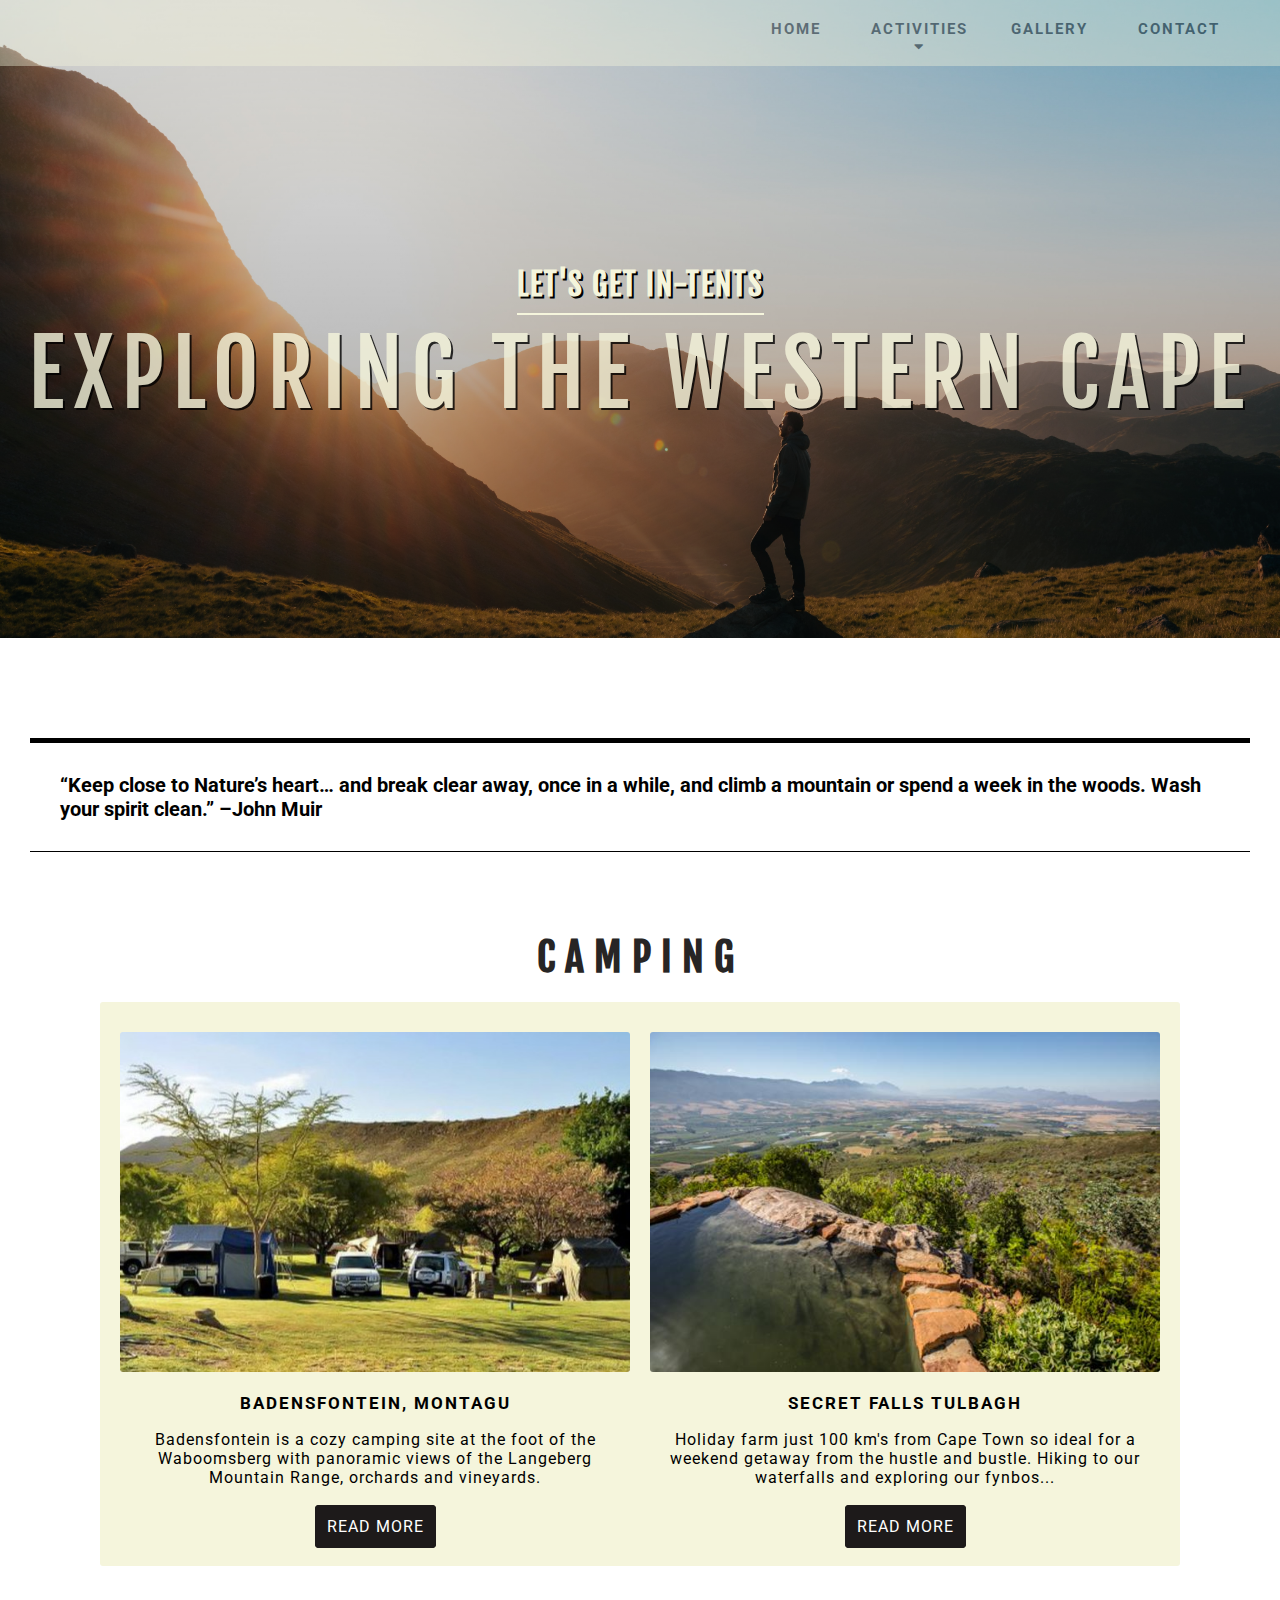
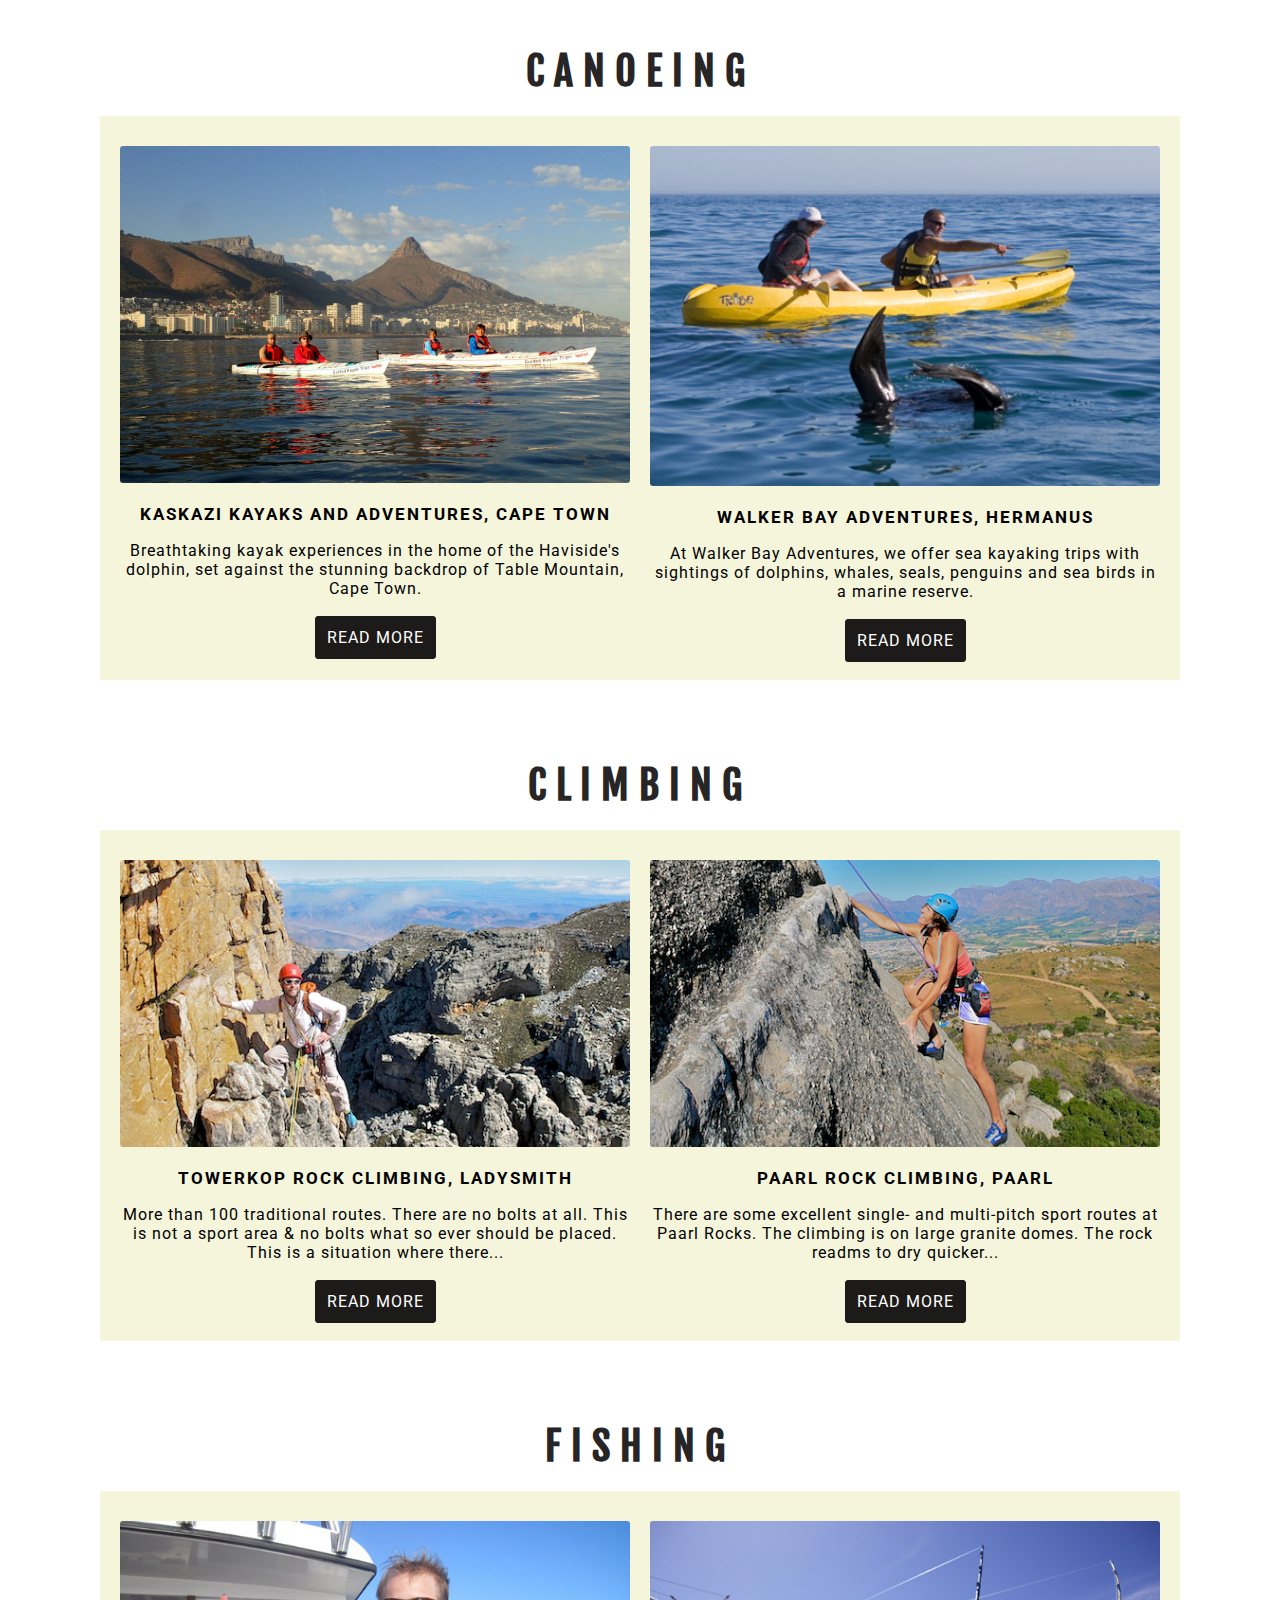
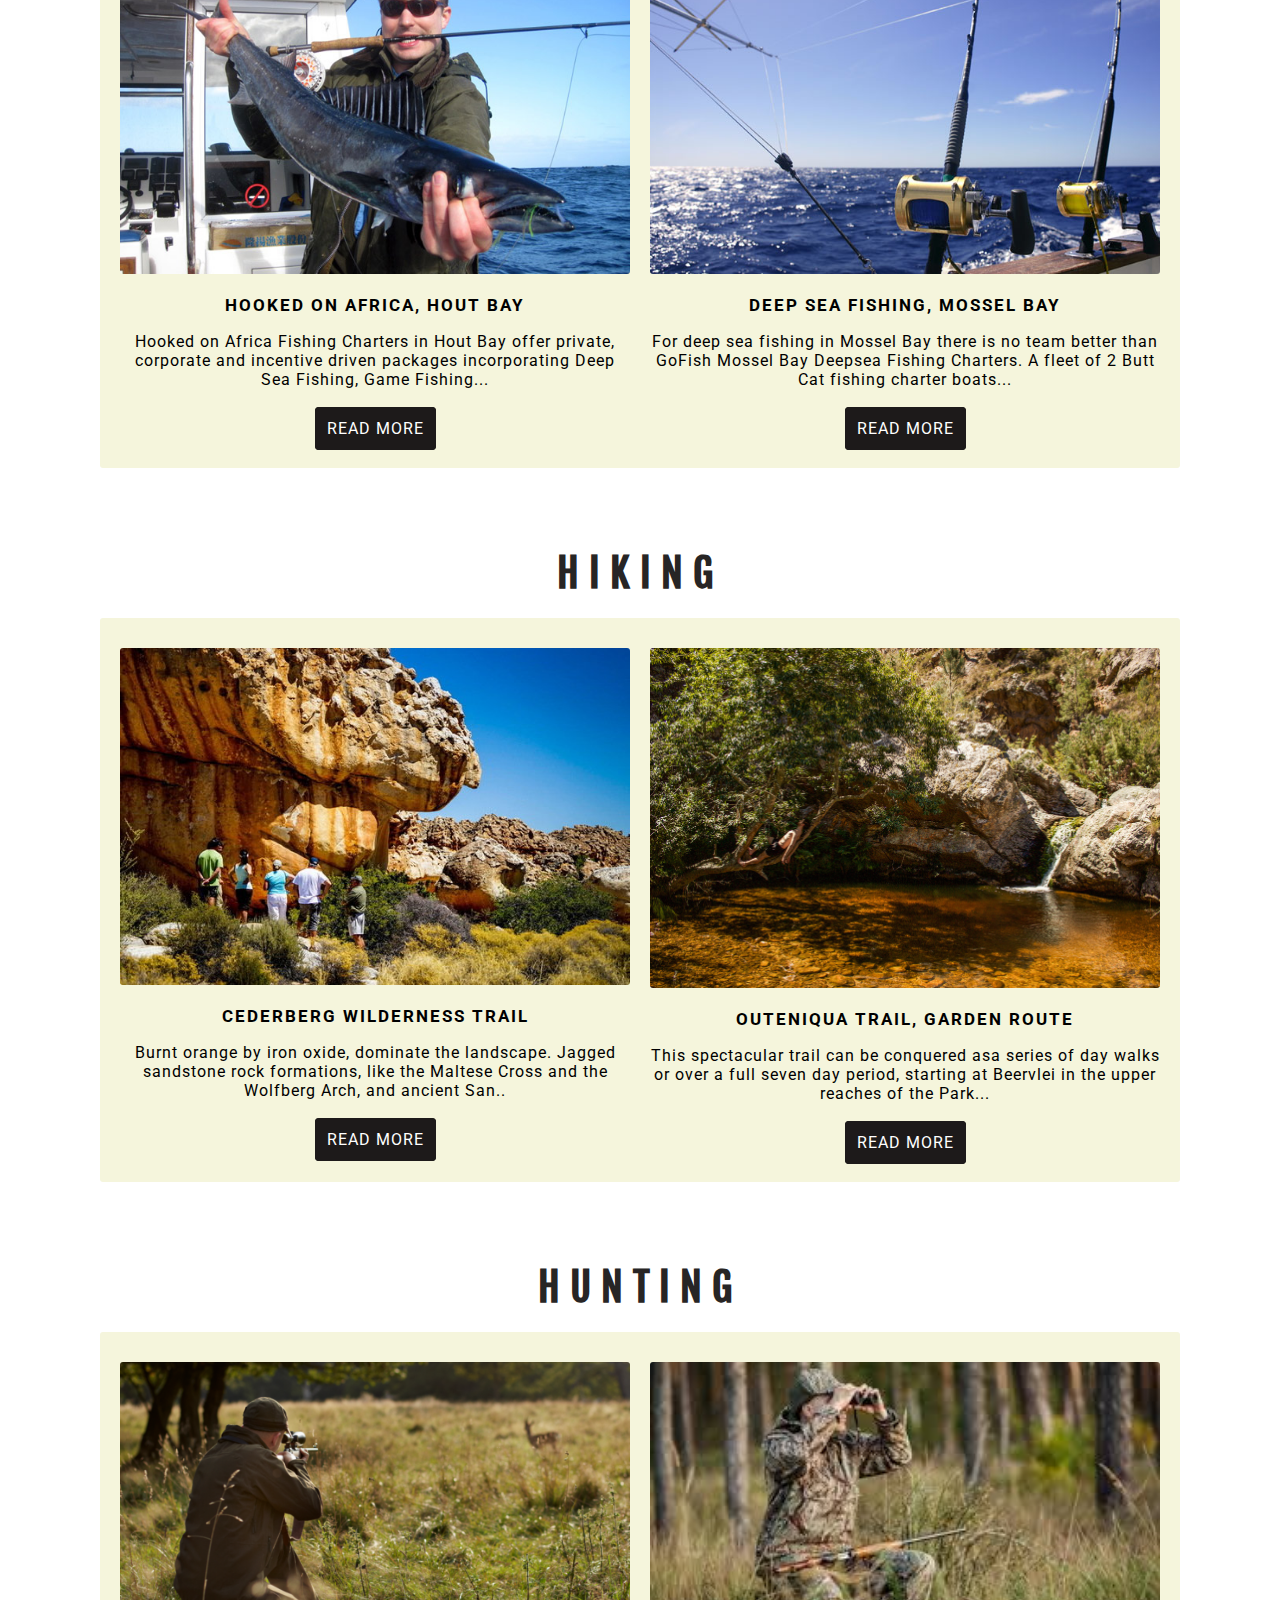
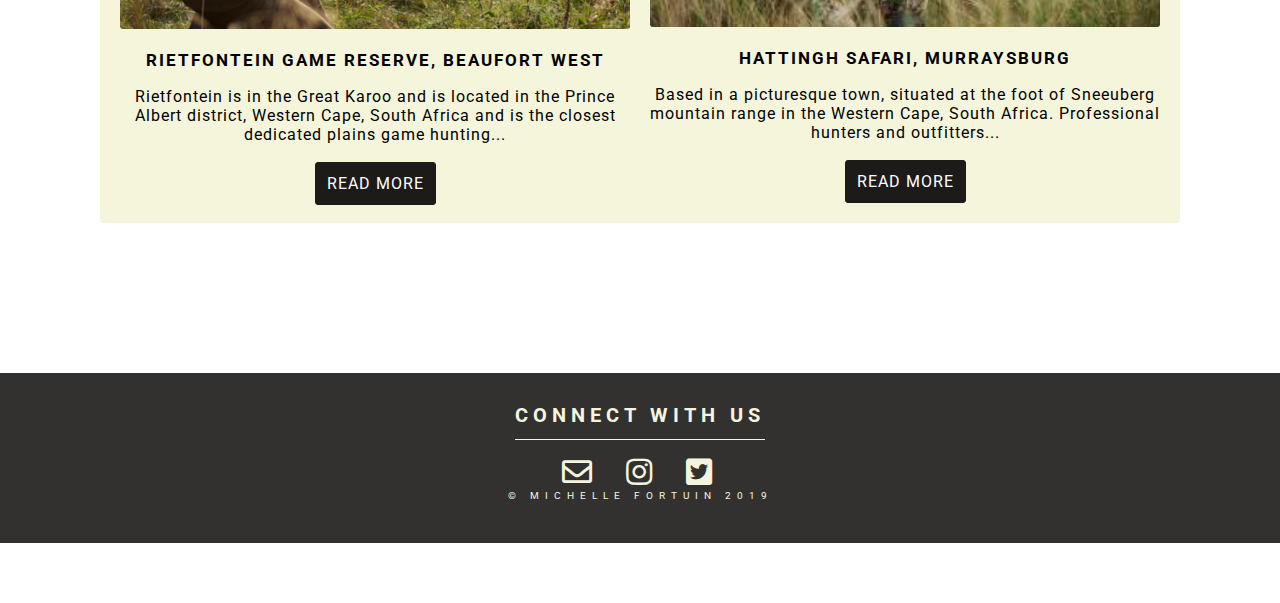
==== commit 9199835d: "fixed nav bar" ====
--- a/index.html
+++ b/index.html
@@ -29,9 +29,9 @@
                         <a href="#hunting" class="text">Hunting</a>
                     </section>
                 <li><a href="gallery.html" class="navitem">Gallery</a></li>
-                <li><a href="contact.html" class="navitem">Contact</a> </li> 
-        </ul>
-    </nav>
+                <li><a href="contact.html" class="navitem">Contact</a> </li>              
+            </ul>
+        </nav>
         <main class="secondary-header">
             <span class="main-title">Let's Get In-Tents</span>
             <h1 class="main-heading">Exploring the Western Cape</h1>
@@ -225,6 +225,6 @@
                 &copy;  Michelle Fortuin 2019
             </section>
     </footer>
-</section>
+
 </body>
 </html>--- a/css/main.css
+++ b/css/main.css
@@ -13,13 +13,13 @@
   overflow: hidden;
   padding-top: 3.75rem;
   padding-left: 1.25rem;
-  background-color: beige;
+  background-color: #f5f5dc;
   opacity: 0.4; }
 
 ul {
   float: right;
   font-size: 0.9375rem;
-  color: beige;
+  color: #f5f5dc;
   text-align: center;
   text-decoration: none;
   margin: 0.625rem;
@@ -51,7 +51,6 @@
   margin-right: 6.875rem; }
 
 h3 {
-  font-family: 'Roboto';
   border-top: 0.3125rem solid;
   border-bottom: 0.0625rem solid;
   font-size: 1.25rem;
@@ -63,7 +62,7 @@
 
 h2 {
   text-align: center;
-  color: #181717;
+  color: #272525;
   font-family: 'Fjalla One';
   font-size: 2.5rem;
   letter-spacing: 0.625rem;
@@ -78,40 +77,36 @@
   border-radius: 0.1875rem; }
 
 a {
-  font-family: 'Roboto';
   text-decoration: none;
-  color: black;
+  color: #000;
   letter-spacing: 0.0625rem; }
 
 a.text {
-  font-family: "Roboto";
-  color: black;
+  color: #000;
   padding: 0.75rem 0;
   text-decoration: none;
   display: block;
   padding-left: 0.9375rem;
   padding-bottom: 0; }
 a.navitem {
-  color: black;
+  color: #000;
   font-weight: bold;
-  font-family: "Roboto";
   text-transform: uppercase;
   letter-spacing: 0.125rem; }
 a.read-more-btn:hover {
-  background-color: beige;
+  background-color: #f5f5dc;
   border: 0.125rem solid #1d1a1a;
   color: #1d1a1a;
   font-weight: bold;
   border-radius: 0.3125rem; }
 a.read-more-btn {
   border: 0.125rem #1d1a1a solid;
-  color: white;
+  color: #fff;
   border-radius: 0.25rem;
   background-color: #1d1a1a;
   padding: 0.625rem; }
 
 footer {
-  position: fixed;
   width: 100%;
   padding-top: 1.875rem;
   margin-top: 9.375rem;
@@ -121,9 +116,8 @@
   text-align: center;
   text-transform: uppercase;
   font-size: 1.25rem;
-  font-family: 'Roboto';
   letter-spacing: 0.375rem;
-  color: beige;
+  color: #f5f5dc;
   font-weight: bold; }
 
 i:nth-child(2),
@@ -134,21 +128,21 @@
 
 input {
   height: 2.5rem;
-  border: 1px solid black;
+  border: 1px solid #000;
   font-weight: 600;
   background: none;
   padding-left: 1.25rem;
-  color: black;
+  color: #000;
   opacity: 0.8;
   width: 25rem; }
 
 select {
   height: 2.5rem;
-  border: 1px solid black;
+  border: 1px solid #000;
   font-weight: 600;
   background: none;
   padding-left: 1.25rem;
-  color: black;
+  color: #000;
   opacity: 0.8;
   width: 26.25rem;
   opacity: 0.8; }
@@ -156,16 +150,50 @@
 textarea {
   width: 23.75rem;
   background: none;
-  border: 0.0625rem solid black;
+  border: 0.0625rem solid #000;
   padding: 1.25rem 1.25rem 0 1.25rem;
   opacity: 0.8; }
 
 button {
-  background-color: beige; }
+  background-color: #f5f5dc; }
+
+* {
+  font-family: 'Roboto'; }
 
 .main-wrapper {
   width: 100%;
   height: auto; }
+.main-header {
+  background-image: linear-gradient(rgba(0, 0, 0, 0.1), rgba(0, 0, 0, 0.5)), url(../images/adventure-alone-backlit-746386.jpg);
+  background-attachment: fixed;
+  background-repeat: no-repeat;
+  background-size: cover;
+  height: 41.125rem;
+  text-align: center;
+  margin: -3.75rem 0 6.25rem 0;
+  padding-bottom: 2.5rem; }
+.main-heading {
+  text-align: center;
+  font-size: 5.625rem;
+  text-transform: uppercase;
+  font-family: 'Fjalla One';
+  font-weight: normal;
+  line-height: 1.3;
+  margin: 0.75rem 0 0;
+  color: #f5f5dc;
+  opacity: 0.8;
+  text-shadow: 0.125rem 0.125rem #000;
+  letter-spacing: 0.5rem; }
+.main-title {
+  font-family: 'Fjalla One';
+  text-transform: uppercase;
+  color: #f5f5dc;
+  text-shadow: 0.125rem 0.125rem #000;
+  font-weight: bold;
+  font-size: 1.875rem;
+  letter-spacing: 0.125rem;
+  border-bottom: 0.125rem solid;
+  padding-bottom: 0.625rem; }
 
 .dropdown-content {
   display: none;
@@ -178,7 +206,7 @@
 
 .dropdown:hover .dropdown-content {
   display: block;
-  background-color: beige;
+  background-color: #f5f5dc;
   opacity: 0.9; }
 
 .dropdown-content a {
@@ -192,7 +220,7 @@
 .hike-grid,
 .hunt-grid {
   margin: 1.25rem 6.25rem;
-  background-color: beige;
+  background-color: #f5f5dc;
   padding: 1.875rem 1.25rem;
   border-radius: 0.1875rem; }
 
@@ -206,58 +234,21 @@
 
 .activity-location {
   text-align: center;
-  font-family: 'Roboto';
   text-transform: uppercase;
   font-size: 1.0625rem;
   font-weight: bold;
   letter-spacing: 0.125rem; }
 
 .activity-description {
-  font-family: 'Roboto';
   letter-spacing: 0.0625rem; }
 
 .activity-description-2 {
-  font-family: 'Roboto';
   letter-spacing: 0.0625rem; }
 
 .read-more-btn {
-  font-family: 'Roboto';
   text-align: center;
   margin-top: 1.875rem;
   text-transform: uppercase; }
-
-.main-header {
-  background-image: url(../images/adventure-alone-backlit-746386.jpg);
-  background-attachment: fixed;
-  background-repeat: no-repeat;
-  background-size: cover;
-  height: 41.125rem;
-  text-align: center;
-  margin: -3.75rem 0 6.25rem 0;
-  padding-bottom: 2.5rem; }
-
-.main-heading {
-  text-align: center;
-  font-size: 5.625rem;
-  text-transform: uppercase;
-  font-family: 'Fjalla One';
-  font-weight: normal;
-  line-height: 1.3;
-  margin: 0.75rem 0 0;
-  color: beige;
-  opacity: 0.8;
-  text-shadow: 0.125rem 0.125rem black;
-  letter-spacing: 0.5rem; }
-.main-title {
-  font-family: 'Fjalla One';
-  text-transform: uppercase;
-  color: beige;
-  text-shadow: 0.125rem 0.125rem black;
-  font-weight: bold;
-  font-size: 1.875rem;
-  letter-spacing: 0.125rem;
-  border-bottom: 0.125rem solid;
-  padding-bottom: 0.625rem; }
 
 .secondary-header {
   margin-top: 12.5rem; }
@@ -297,14 +288,14 @@
   padding-top: 3.125rem;
   text-transform: uppercase;
   font-family: 'Fjalla One';
-  color: #272525;
+  color: #1d1a1a;
   letter-spacing: 0.3125rem; }
 
 .submit {
-  color: black;
+  color: #000;
   text-transform: uppercase;
-  border: 1px solid black;
-  letter-spacing: 2px;
+  border: 0.0625rem solid #000;
+  letter-spacing: 0.125rem;
   width: 7.5rem;
   height: 2.5rem;
   border: none;
@@ -315,13 +306,13 @@
 
 .submit:hover {
   opacity: 0,9;
-  background-color: black;
-  color: beige;
+  background-color: #000;
+  color: #f5f5dc;
   transition: all .10s ease-in-out; }
 
 input::placeholder,
 textarea::placeholder {
-  color: black;
+  color: #000;
   font-weight: 600;
   font-family: Arial, Helvetica, sans-serif; }
 
@@ -471,7 +462,7 @@
 
   .read-more-btn {
     margin-top: 0;
-    padding-top: 50px; }
+    padding-top: 3.125rem; }
 
   .camp-grid,
   .canoe-grid,
@@ -489,7 +480,7 @@
     height: 5rem; }
 
   .connect-with-us {
-    font-size: 15px !important;
+    font-size: 0.9375rem !important;
     letter-spacing: 0.3125rem !important; }
 
   .icons {
@@ -543,8 +534,31 @@
     font-size: 0.9375rem; }
 
   footer {
-    margin-top: 5.625rem; } }
-@media only screen and (max-width: 500px) {
+    margin-top: 5.625rem; }
+
+  .icons {
+    margin-bottom: 1.875rem; } }
+@media only screen and (max-width: 480px) {
+  nav {
+    padding-left: 3.75rem; }
+
+  ul {
+    padding: 0;
+    margin: 0;
+    font-size: 0.75rem;
+    float: none; }
+
+  li {
+    margin-right: 1.25rem;
+    padding-top: 0.625rem; }
+
+  li.dropdown {
+    width: 5.3125rem;
+    margin-right: 1.25rem; }
+
+  .main-header {
+    background-position: center; }
+
   .main-heading {
     font-size: 1.875rem;
     margin-top: 2.5rem;
@@ -603,21 +617,21 @@
 
   .climb-grid,
   .hunt-grid {
-    height: 900px; }
+    height: 56.25rem; }
 
   .camp-grid,
   .canoe-grid,
   .fish-grid,
   .hike-grid {
-    height: 1000px; }
+    height: 62.5rem; }
 
   .activity-location {
     font-size: 0.9375rem;
     margin-bottom: 0;
-    border-bottom: 0.0625rem solid black; }
+    border-bottom: 0.0625rem solid #000; }
 
   .activity-location:after {
-    border-bottom: 0.0625rem solid black;
+    border-bottom: 0.0625rem solid #000;
     width: 3.125rem; }
 
   .activity-description,
@@ -630,21 +644,55 @@
     font-size: 0.8125rem; }
 
   .connect-with-us {
-    font-size: 15px !important;
+    font-size: 0.9375rem !important;
     letter-spacing: 0.3125rem !important; }
 
-  .icons {
-    font-size: 1.125rem !important; }
+  footer {
+    margin-top: 3.125rem; }
 
   .copyright {
     font-size: 0.5rem !important; }
 
-  footer {
-    margin-top: 3.125rem; } }
+  .icons {
+    font-size: 1.125rem !important;
+    margin-bottom: 1.875rem; } }
+@media only screen and (max-width: 380px) {
+  nav {
+    padding-left: 1.875rem; }
+
+  .main-heading {
+    font-size: 1.75rem;
+    margin-top: 1.875rem;
+    line-height: 2.1875rem; }
+  .main-title {
+    font-size: 1.0625rem; }
+
+  .secondary-header {
+    margin-top: 3.125rem; }
+
+  h3 {
+    font-size: 0.8125rem;
+    padding: 0.8125rem; }
+
+  h2 {
+    font-size: 1.5625rem;
+    letter-spacing: 0.3125rem; } }
 @media only screen and (max-width: 330px) {
+  nav {
+    padding-left: 0.625rem; }
+
+  li {
+    margin-right: 0.75rem;
+    padding-top: 0.625rem; }
+
+  li.dropdown {
+    width: 5rem;
+    margin-right: 0.9375rem; }
+
   .main-heading {
     font-size: 1.875rem;
-    margin-top: 1.875rem; }
+    margin-top: 1.875rem;
+    line-height: 2.5rem; }
   .main-title {
     font-size: 0.9375rem; }
 
@@ -700,7 +748,7 @@
   .canoe-grid,
   .fish-grid,
   .hike-grid {
-    height: 700px; }
+    height: 43.75rem; }
 
   .activity-location {
     font-size: 0.875rem;
@@ -710,17 +758,17 @@
     padding-top: 0; }
 
   .activity-location:after {
-    border-bottom: 0.0625rem solid black;
+    border-bottom: 0.0625rem solid #000;
     width: 3.125rem; }
 
   .activity-description,
   .activity-description-2 {
     margin-top: 0.625rem;
     font-size: 0.6875rem;
-    height: 70px; }
+    height: 4.375rem; }
 
   .connect-with-us {
-    font-size: 15px !important;
+    font-size: 0.9375rem !important;
     letter-spacing: 0.3125rem !important; }
 
   .icons {
@@ -736,7 +784,7 @@
     display: grid;
     grid-gap: 0.625rem;
     grid-template-columns: 1fr 1fr;
-    grid-template-rows: repeat(10, 200px);
+    grid-template-rows: repeat(10, 12.5rem);
     margin: 2.5rem 0; }
 
   .item3,
